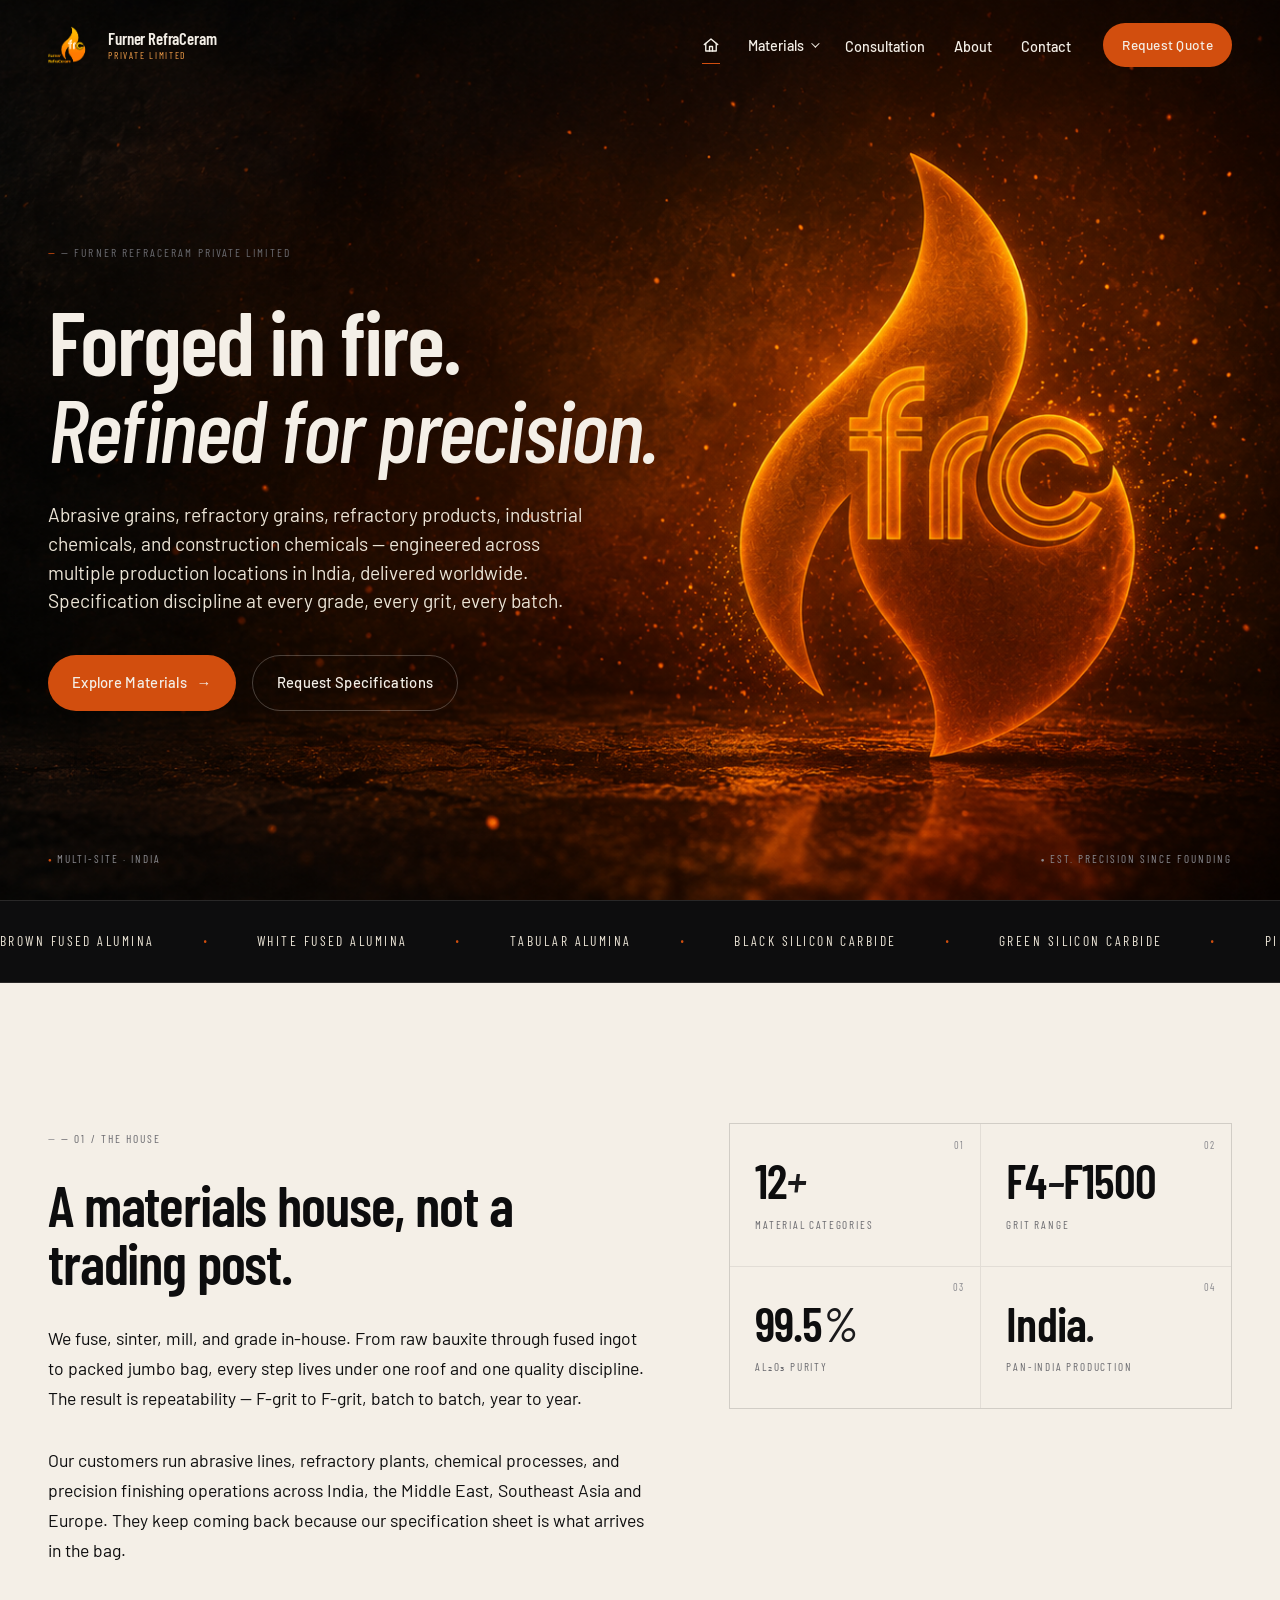
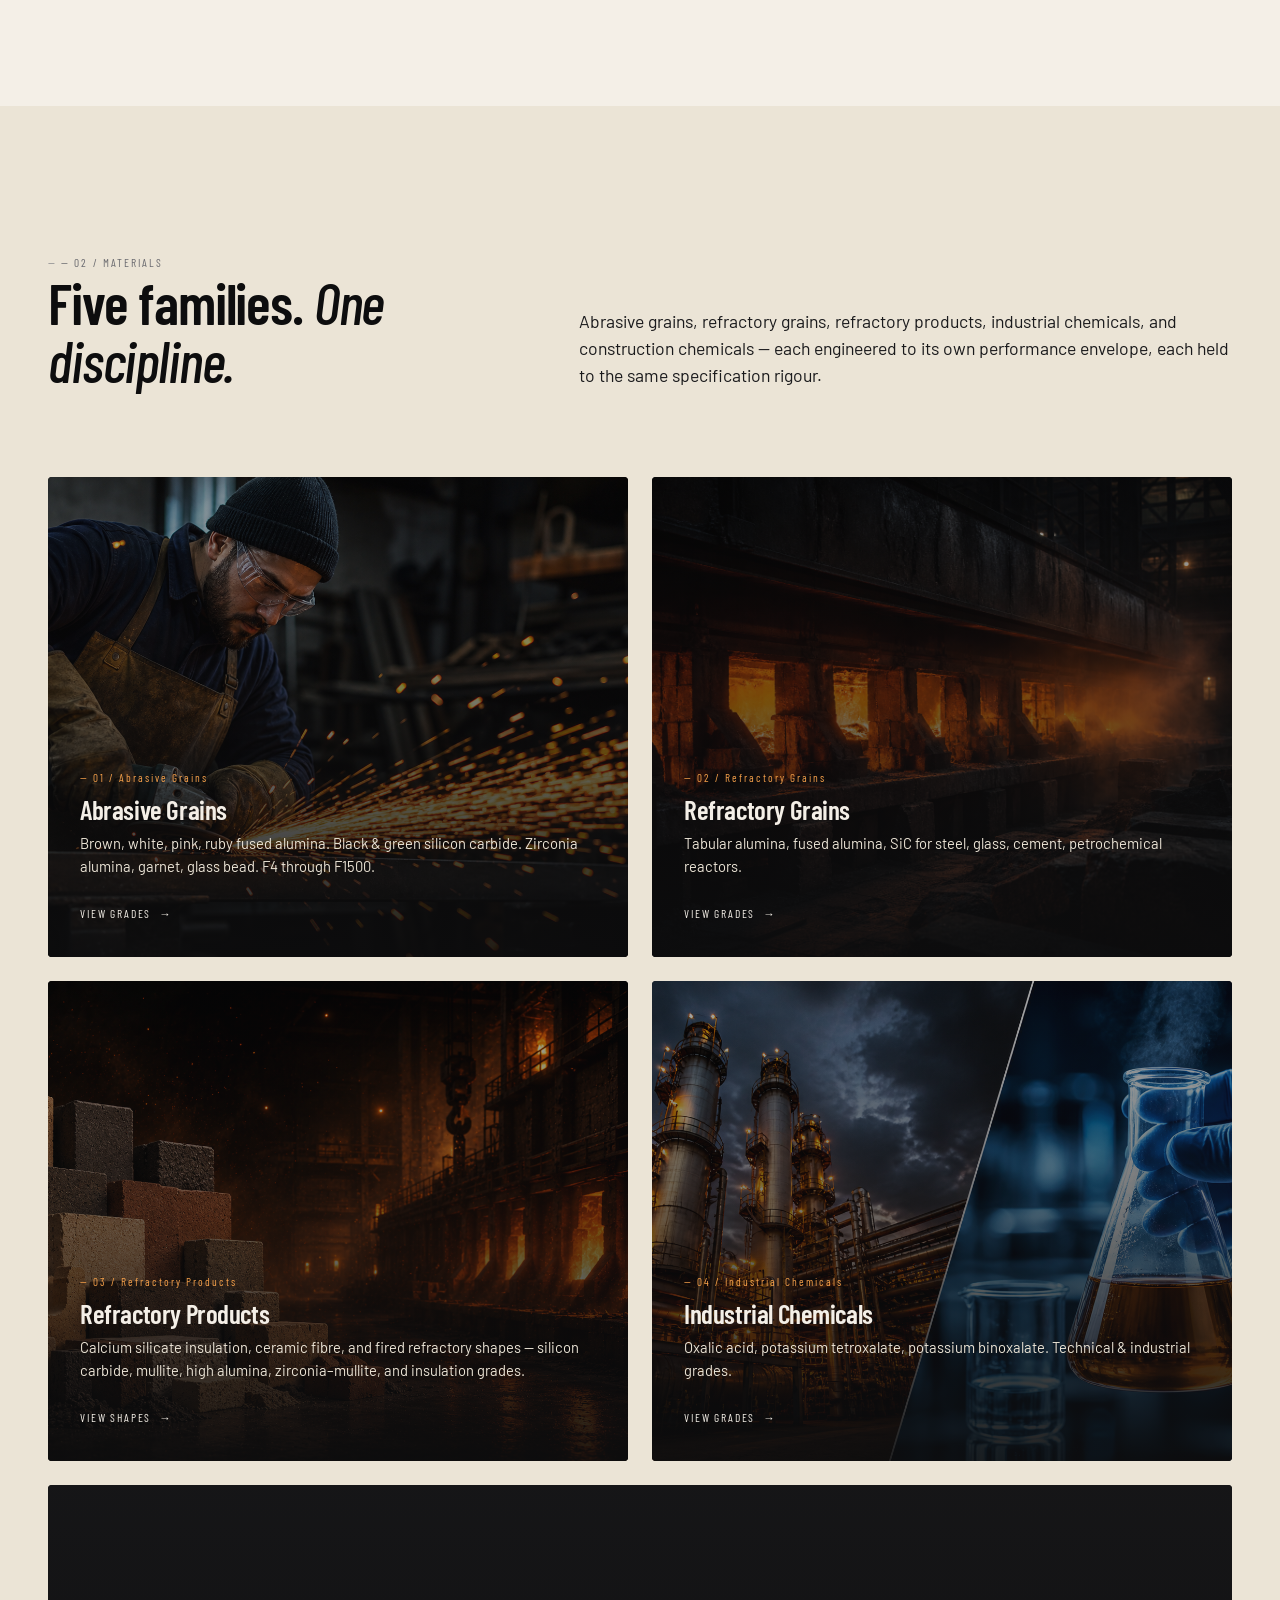
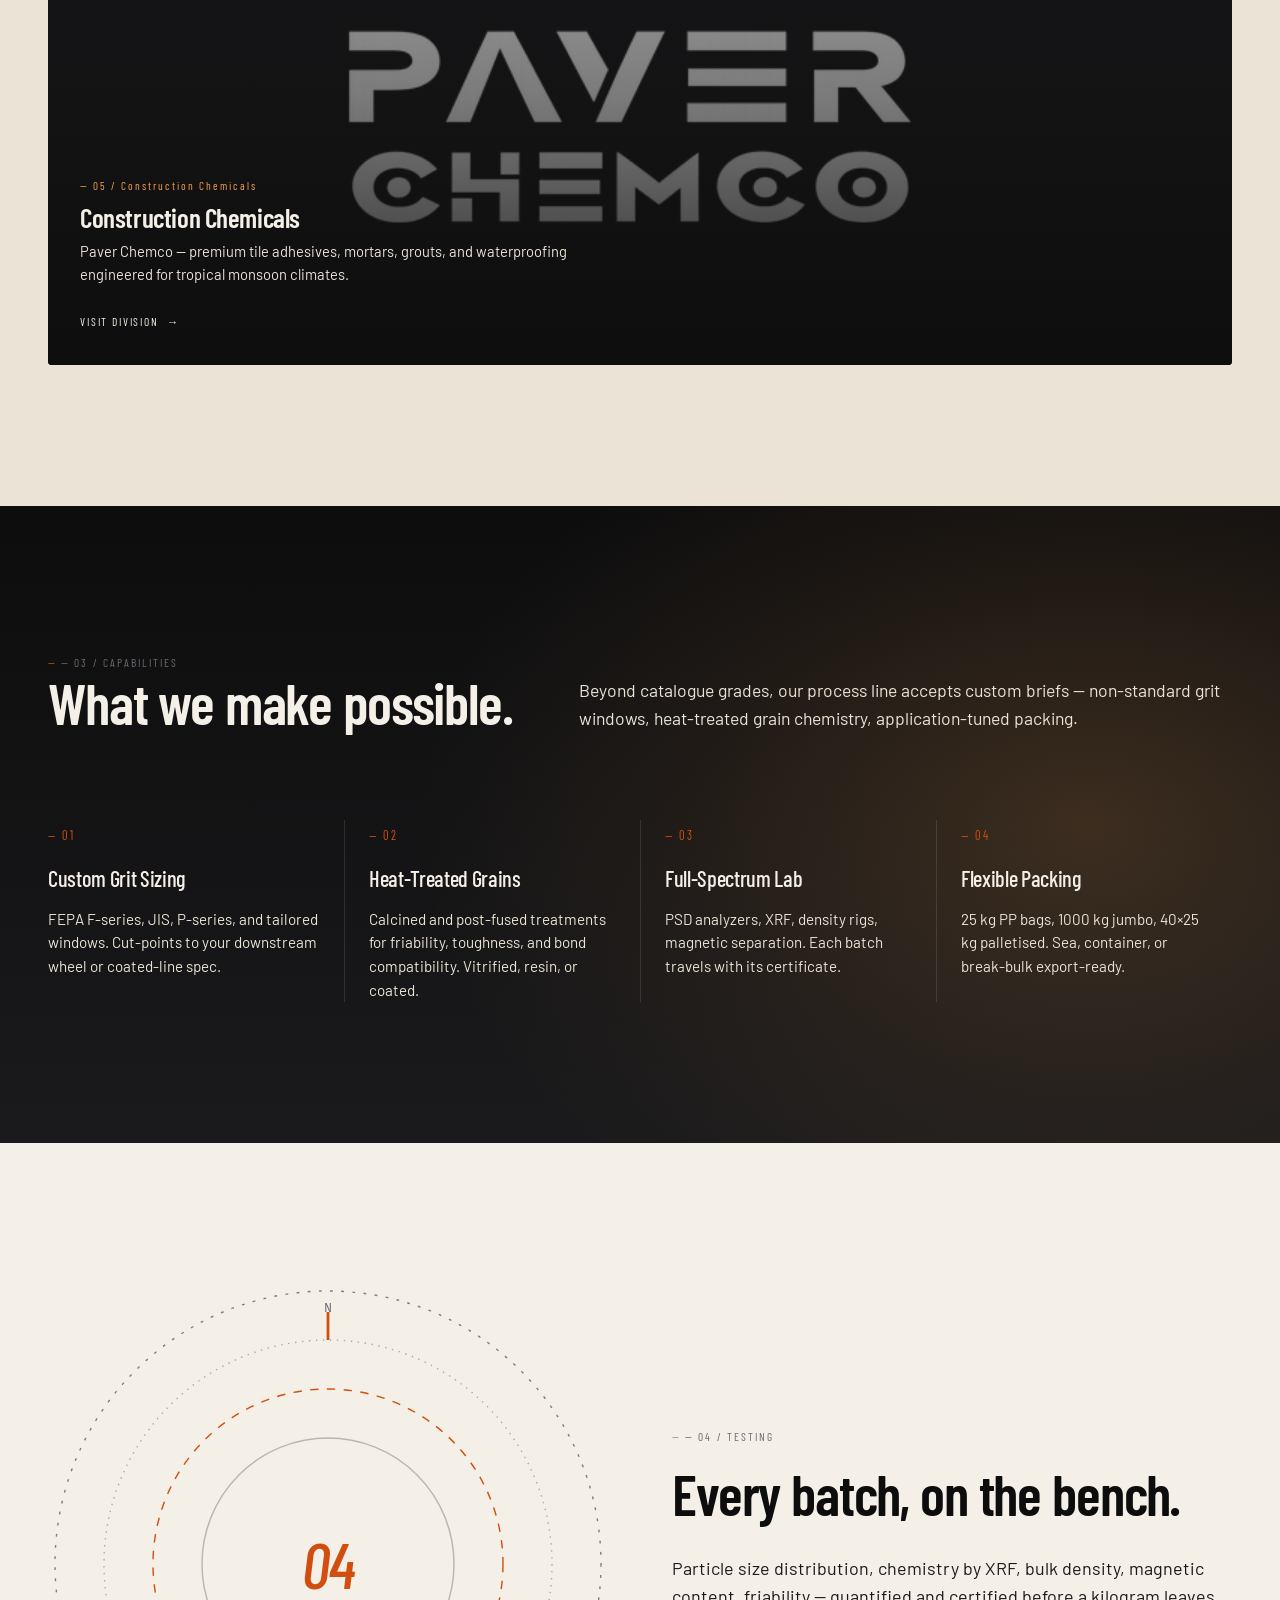
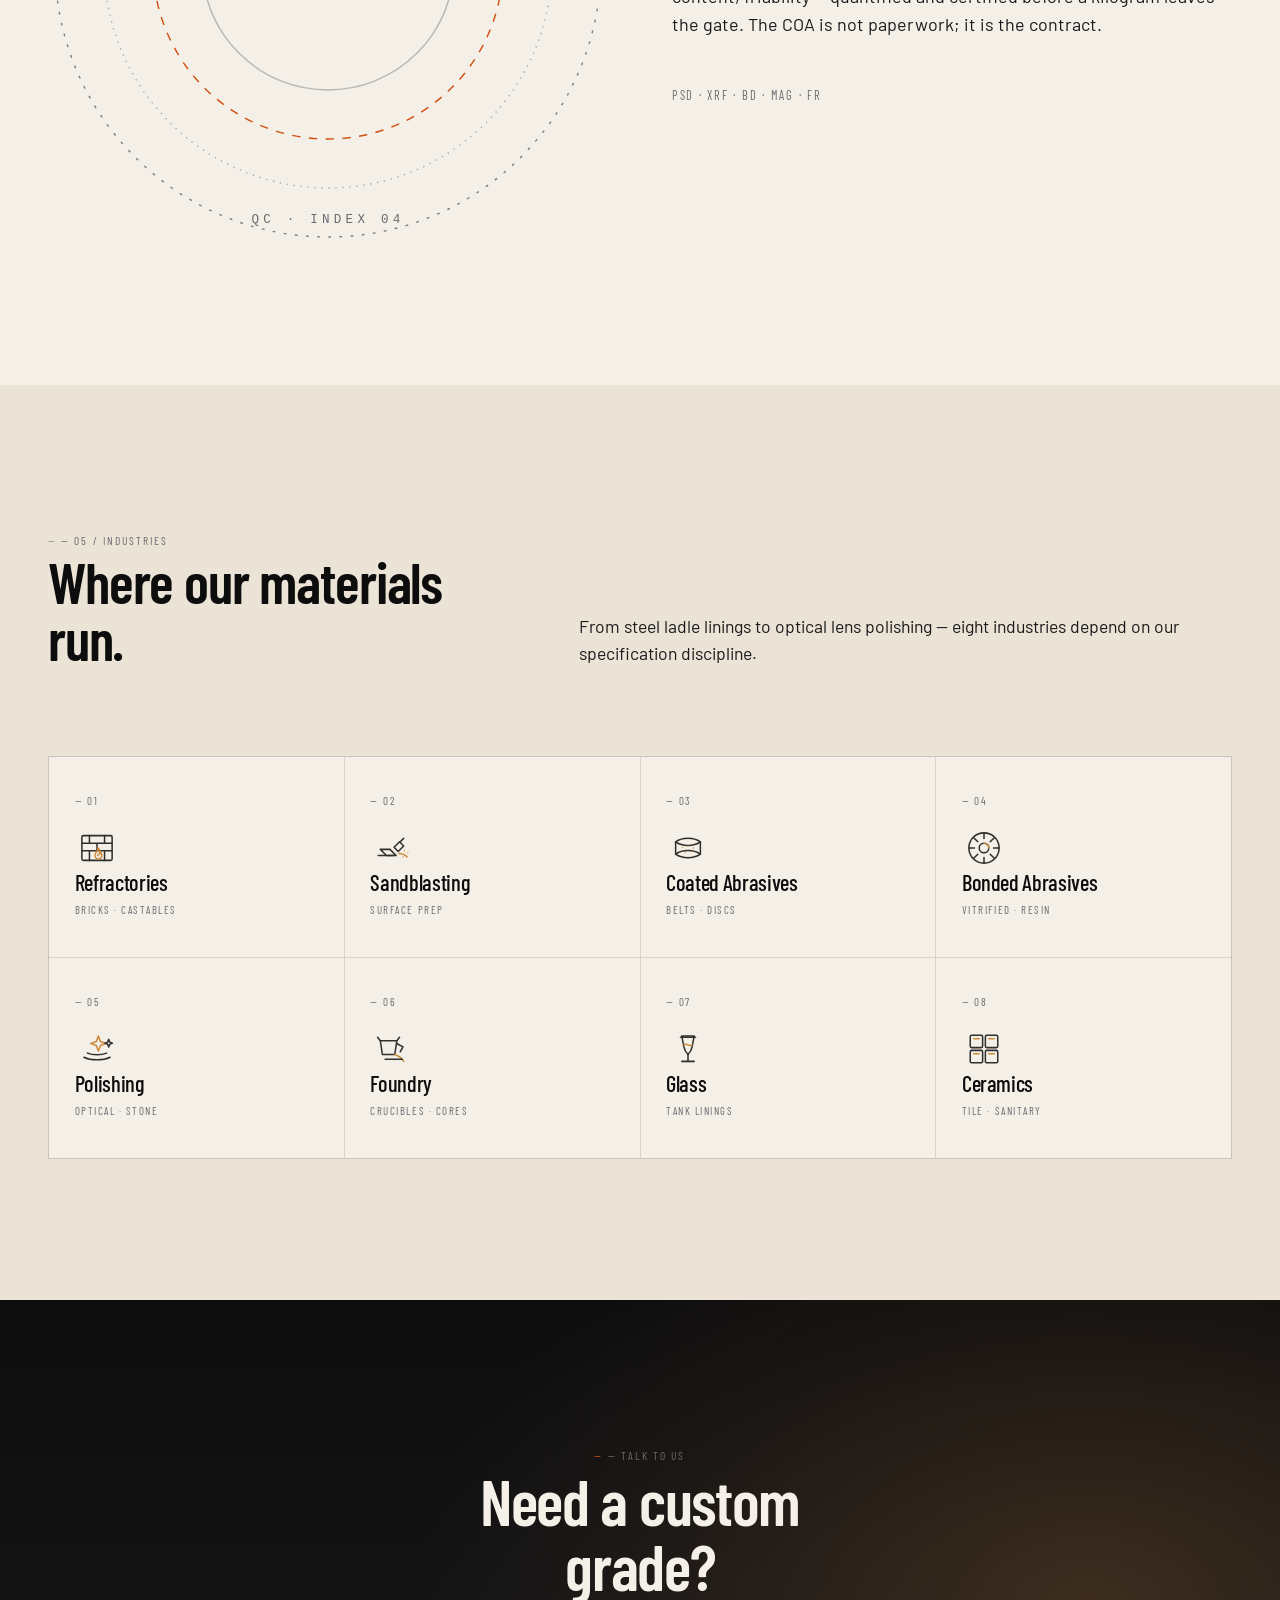
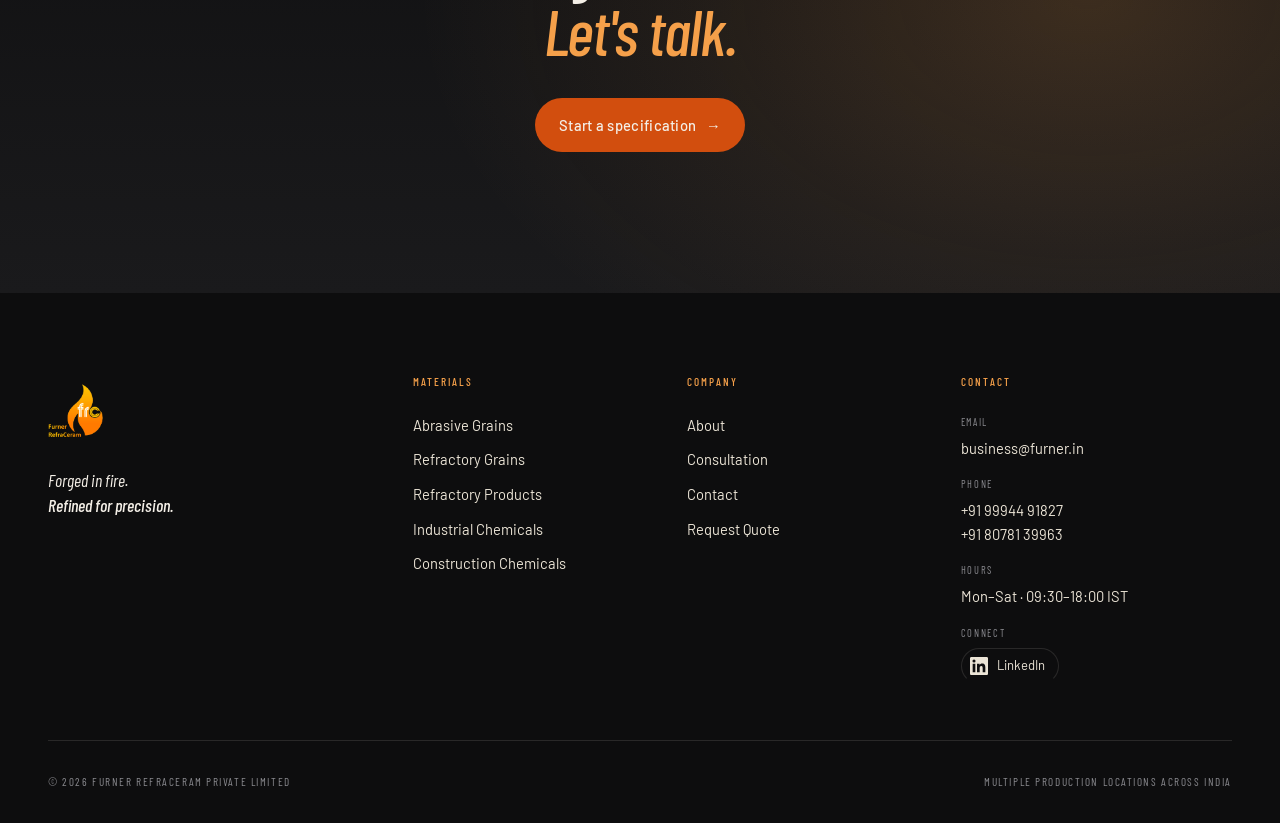
==== index.html @ be670ab9 "Initial commit: Furner RefraCeram corporate website Static multi-page site for Furner RefraCeram Pri" ====
<!doctype html>
<html lang="en">
<head>
  <meta charset="utf-8" />
  <meta name="viewport" content="width=device-width, initial-scale=1" />
  <title>Furner RefraCeram — Forged in fire. Refined for precision.</title>
  <meta name="description" content="Furner RefraCeram Private Limited manufactures abrasive grains, refractory grains, refractory products, industrial chemicals, and construction chemicals across multiple production locations in India. Delivered worldwide." />
  <meta name="theme-color" content="#0d0d0e" />

  <!-- Open Graph -->
  <meta property="og:title" content="Furner RefraCeram — Abrasive, refractory, and construction-chemical materials" />
  <meta property="og:description" content="Forged in fire. Refined for precision. Engineered across India, delivered worldwide." />
  <meta property="og:image" content="assets/img/og-image.jpg" />
  <meta property="og:type" content="website" />
  <meta name="twitter:card" content="summary_large_image" />

  <link rel="icon" href="assets/favicon.ico" />
  <link rel="icon" type="image/png" sizes="32x32" href="assets/favicon-32.png" />
  <link rel="icon" type="image/png" sizes="16x16" href="assets/favicon-16.png" />
  <link rel="apple-touch-icon" href="assets/favicon-64.png" />

  <link rel="preconnect" href="https://fonts.googleapis.com" />
  <link rel="preconnect" href="https://fonts.gstatic.com" crossorigin />
  <link href="https://fonts.googleapis.com/css2?family=Barlow:wght@300;400;500;600;700&family=Barlow+Condensed:wght@500;600;700;800&display=swap" rel="stylesheet" />

  <link rel="stylesheet" href="assets/styles.css" />
</head>
<body>

<a href="#main" class="skip-link">Skip to content</a>

<!-- ======================== NAV ======================== -->
<header class="nav" data-nav>
  <div class="wrap nav__inner">
    <a href="index.html" class="nav__logo" aria-label="Furner RefraCeram — Home">
      <img src="assets/logo.png" alt="Furner RefraCeram" />
      <span class="nav__logo-text">Furner RefraCeram<small>Private Limited</small></span>
    </a>
    <nav class="nav__menu" aria-label="Primary">
      <ul class="nav__links">
        <li><a class="nav__link nav__link--home" href="index.html" data-nav-link aria-label="Home" title="Home">
          <svg viewBox="0 0 24 24" fill="none" stroke="currentColor" stroke-width="1.8" stroke-linecap="round" stroke-linejoin="round" aria-hidden="true">
            <path d="M3 11.5L12 4l9 7.5"/>
            <path d="M5 10v10h14V10"/>
            <path d="M10 20v-6h4v6"/>
          </svg>
        </a></li>
        <li class="nav__dropdown" data-dropdown>
          <button class="nav__dropdown-toggle" data-dropdown-toggle aria-haspopup="true" aria-expanded="false" data-nav-link>Materials</button>
          <div class="nav__dropdown-panel" role="menu">
            <a class="nav__dropdown-link" href="abrasives.html" role="menuitem"><span>Abrasive Grains</span><span>09</span></a>
            <a class="nav__dropdown-link" href="refractory.html" role="menuitem"><span>Refractory Grains</span><span>04</span></a>
            <a class="nav__dropdown-link" href="refractory-products.html" role="menuitem"><span>Refractory Products</span><span>03</span></a>
            <a class="nav__dropdown-link" href="chemicals.html" role="menuitem"><span>Industrial Chemicals</span><span>03</span></a>
            <a class="nav__dropdown-link" href="paver-chemco.html" role="menuitem"><span>Construction Chemicals</span><span>06</span></a>
          </div>
        </li>
        <li><a class="nav__link" href="consultation.html" data-nav-link>Consultation</a></li>
        <li><a class="nav__link" href="about.html" data-nav-link>About</a></li>
        <li><a class="nav__link" href="contact.html" data-nav-link>Contact</a></li>
      </ul>
      <a href="contact.html" class="btn btn--ember nav__cta">Request Quote</a>
    </nav>
    <button class="nav__burger" data-burger aria-label="Open menu" aria-expanded="false" aria-controls="mobile-menu">
      <span></span><span></span><span></span>
    </button>
  </div>
</header>

<!-- Mobile menu -->
<div class="mobile-menu" id="mobile-menu" data-mobile-menu aria-hidden="false">
  <div class="wrap">
    <div class="mobile-menu__group">
      <span class="eyebrow">— Materials</span>
      <a class="mobile-menu__sub" href="abrasives.html">Abrasive Grains</a>
      <a class="mobile-menu__sub" href="refractory.html">Refractory Grains</a>
      <a class="mobile-menu__sub" href="refractory-products.html">Refractory Products</a>
      <a class="mobile-menu__sub" href="chemicals.html">Industrial Chemicals</a>
      <a class="mobile-menu__sub" href="paver-chemco.html">Construction Chemicals</a>
    </div>
    <div class="mobile-menu__group">
      <a class="mobile-menu__link" href="index.html">Home</a>
      <a class="mobile-menu__link" href="consultation.html">Consultation</a>
      <a class="mobile-menu__link" href="about.html">About</a>
      <a class="mobile-menu__link" href="contact.html">Contact</a>
    </div>
    <a href="contact.html" class="btn btn--ember mobile-menu__cta">Request Quote →</a>
  </div>
</div>

<main id="main">

<!-- ======================== HERO ======================== -->
<section class="hero hero--no-overlay" aria-label="Introduction">
  <div class="hero__bg" style="background-image: url('assets/img/hero-crucible.jpg');" aria-hidden="true"></div>
  <img src="assets/img/frc-flame.png" alt="" class="frc-flame-watermark" aria-hidden="true">
  <div class="hero__sparks" data-sparks aria-hidden="true"></div>
  <div class="wrap hero__inner">
    <div class="hero__text">
      <span class="eyebrow">— Furner RefraCeram Private Limited</span>
      <h1 class="hero__title">Forged in fire.<br/><em>Refined for precision.</em></h1>
      <p class="hero__lede">Abrasive grains, refractory grains, refractory products, industrial chemicals, and construction chemicals — engineered across multiple production locations in India, delivered worldwide. Specification discipline at every grade, every grit, every batch.</p>
      <div class="hero__ctas">
        <a href="abrasives.html" class="btn btn--ember">Explore Materials <span class="arrow">→</span></a>
        <a href="contact.html" class="btn btn--ghost">Request Specifications</a>
      </div>
    </div>
  </div>
  <div class="hero__meta" aria-hidden="true">
    <span>Multi-site · India</span>
    <span>Est. precision since founding</span>
  </div>
</section>

<!-- ======================== MARQUEE ======================== -->
<div class="marquee" aria-hidden="true">
  <div class="marquee__track">
    <span class="marquee__item">Brown Fused Alumina</span>
    <span class="marquee__item">White Fused Alumina</span>
    <span class="marquee__item">Tabular Alumina</span>
    <span class="marquee__item">Black Silicon Carbide</span>
    <span class="marquee__item">Green Silicon Carbide</span>
    <span class="marquee__item">Pink Fused Alumina</span>
    <span class="marquee__item">Ruby Fused Alumina</span>
    <span class="marquee__item">Zirconia Alumina</span>
    <span class="marquee__item">Garnet</span>
    <span class="marquee__item">Glass Beads</span>
    <span class="marquee__item">Oxalic Acid</span>
    <span class="marquee__item">Potassium Tetroxalate</span>
    <!-- duplicate -->
    <span class="marquee__item">Brown Fused Alumina</span>
    <span class="marquee__item">White Fused Alumina</span>
    <span class="marquee__item">Tabular Alumina</span>
    <span class="marquee__item">Black Silicon Carbide</span>
    <span class="marquee__item">Green Silicon Carbide</span>
    <span class="marquee__item">Pink Fused Alumina</span>
    <span class="marquee__item">Ruby Fused Alumina</span>
    <span class="marquee__item">Zirconia Alumina</span>
    <span class="marquee__item">Garnet</span>
    <span class="marquee__item">Glass Beads</span>
    <span class="marquee__item">Oxalic Acid</span>
    <span class="marquee__item">Potassium Tetroxalate</span>
  </div>
</div>

<!-- ======================== INTRO ======================== -->
<section class="section">
  <div class="wrap intro">
    <div class="intro__copy" data-reveal>
      <span class="eyebrow">— 01 / The House</span>
      <h2>A materials house, not a trading post.</h2>
      <p>We fuse, sinter, mill, and grade in-house. From raw bauxite through fused ingot to packed jumbo bag, every step lives under one roof and one quality discipline. The result is repeatability — F-grit to F-grit, batch to batch, year to year.</p>
      <p>Our customers run abrasive lines, refractory plants, chemical processes, and precision finishing operations across India, the Middle East, Southeast Asia and Europe. They keep coming back because our specification sheet is what arrives in the bag.</p>
    </div>
    <div class="stats" data-reveal data-reveal-delay="1">
      <div class="stat" data-no="01">
        <span class="stat__num">12<em>+</em></span>
        <span class="stat__label">Material categories</span>
      </div>
      <div class="stat" data-no="02">
        <span class="stat__num">F4<em>–</em>F1500</span>
        <span class="stat__label">Grit range</span>
      </div>
      <div class="stat" data-no="03">
        <span class="stat__num">99.5<em>%</em></span>
        <span class="stat__label">Al₂O₃ purity</span>
      </div>
      <div class="stat" data-no="04">
        <span class="stat__num">India<em>.</em></span>
        <span class="stat__label">Pan-India production</span>
      </div>
    </div>
  </div>
</section>

<!-- ======================== PRODUCTS BAND ======================== -->
<section class="section section--cream" id="products">
  <div class="wrap">
    <div class="section-head">
      <div data-reveal>
        <span class="eyebrow">— 02 / Materials</span>
        <h2>Five families. <em>One discipline.</em></h2>
      </div>
      <p data-reveal data-reveal-delay="1">Abrasive grains, refractory grains, refractory products, industrial chemicals, and construction chemicals — each engineered to its own performance envelope, each held to the same specification rigour.</p>
    </div>
    <div class="product-band">
      <a href="abrasives.html" class="product-card product-card--mid" data-reveal>
        <div class="product-card__img" style="background-image: url('assets/img/category-abrasives.jpg');"></div>
        <div class="product-card__inner">
          <span class="product-card__num">— 01 / Abrasive Grains</span>
          <h3 class="product-card__title">Abrasive Grains</h3>
          <p class="product-card__desc">Brown, white, pink, ruby fused alumina. Black & green silicon carbide. Zirconia alumina, garnet, glass bead. F4 through F1500.</p>
          <span class="product-card__cta">View grades</span>
        </div>
      </a>
      <a href="refractory.html" class="product-card product-card--mid" data-reveal data-reveal-delay="1">
        <div class="product-card__img" style="background-image: url('assets/img/category-refractory.png');"></div>
        <div class="product-card__inner">
          <span class="product-card__num">— 02 / Refractory Grains</span>
          <h3 class="product-card__title">Refractory Grains</h3>
          <p class="product-card__desc">Tabular alumina, fused alumina, SiC for steel, glass, cement, petrochemical reactors.</p>
          <span class="product-card__cta">View grades</span>
        </div>
      </a>
      <a href="refractory-products.html" class="product-card product-card--mid" data-reveal data-reveal-delay="2">
        <div class="product-card__img" style="background-image: url('assets/img/refpdt.jpg');"></div>
        <div class="product-card__inner">
          <span class="product-card__num">— 03 / Refractory Products</span>
          <h3 class="product-card__title">Refractory Products</h3>
          <p class="product-card__desc">Calcium silicate insulation, ceramic fibre, and fired refractory shapes — silicon carbide, mullite, high alumina, zirconia–mullite, and insulation grades.</p>
          <span class="product-card__cta">View shapes</span>
        </div>
      </a>
      <a href="chemicals.html" class="product-card product-card--wide" data-reveal>
        <div class="product-card__img" style="background-image: url('assets/img/category-chemicals.jpg');"></div>
        <div class="product-card__inner">
          <span class="product-card__num">— 04 / Industrial Chemicals</span>
          <h3 class="product-card__title">Industrial Chemicals</h3>
          <p class="product-card__desc">Oxalic acid, potassium tetroxalate, potassium binoxalate. Technical & industrial grades.</p>
          <span class="product-card__cta">View grades</span>
        </div>
      </a>
      <a href="paver-chemco.html" class="product-card product-card--wide" data-reveal data-reveal-delay="1">
        <div class="product-card__img" style="background-image: url('assets/img/paver/paver-logo.png'); background-size: contain; background-color: var(--ink-2); background-position: center; background-repeat: no-repeat;"></div>
        <div class="product-card__inner">
          <span class="product-card__num">— 05 / Construction Chemicals</span>
          <h3 class="product-card__title">Construction Chemicals</h3>
          <p class="product-card__desc">Paver Chemco — premium tile adhesives, mortars, grouts, and waterproofing engineered for tropical monsoon climates.</p>
          <span class="product-card__cta">Visit division</span>
        </div>
      </a>
    </div>
  </div>
</section>

<!-- ======================== CAPABILITIES ======================== -->
<section class="section section--dark">
  <div class="sparks" data-sparks aria-hidden="true"></div>
  <div class="wrap">
    <div class="section-head">
      <div data-reveal>
        <span class="eyebrow">— 03 / Capabilities</span>
        <h2>What we make possible.</h2>
      </div>
      <p data-reveal data-reveal-delay="1" style="color: var(--cream);">Beyond catalogue grades, our process line accepts custom briefs — non-standard grit windows, heat-treated grain chemistry, application-tuned packing.</p>
    </div>
    <div class="capabilities">
      <div class="capability" data-reveal>
        <span class="capability__num">— 01</span>
        <h3 class="capability__title">Custom Grit Sizing</h3>
        <p class="capability__desc">FEPA F-series, JIS, P-series, and tailored windows. Cut-points to your downstream wheel or coated-line spec.</p>
      </div>
      <div class="capability" data-reveal data-reveal-delay="1">
        <span class="capability__num">— 02</span>
        <h3 class="capability__title">Heat-Treated Grains</h3>
        <p class="capability__desc">Calcined and post-fused treatments for friability, toughness, and bond compatibility. Vitrified, resin, or coated.</p>
      </div>
      <div class="capability" data-reveal data-reveal-delay="2">
        <span class="capability__num">— 03</span>
        <h3 class="capability__title">Full-Spectrum Lab</h3>
        <p class="capability__desc">PSD analyzers, XRF, density rigs, magnetic separation. Each batch travels with its certificate.</p>
      </div>
      <div class="capability" data-reveal data-reveal-delay="3">
        <span class="capability__num">— 04</span>
        <h3 class="capability__title">Flexible Packing</h3>
        <p class="capability__desc">25 kg PP bags, 1000 kg jumbo, 40×25 kg palletised. Sea, container, or break-bulk export-ready.</p>
      </div>
    </div>
  </div>
</section>

<!-- ======================== TESTING ======================== -->
<section class="section">
  <div class="wrap testing">
    <div class="testing__visual" data-reveal aria-hidden="true">
      <svg class="dial" viewBox="0 0 400 400" xmlns="http://www.w3.org/2000/svg">
        <defs>
          <pattern id="ticks" width="20" height="20" patternUnits="userSpaceOnUse"><circle cx="2" cy="2" r="1" fill="#0d0d0e" opacity=".15"/></pattern>
        </defs>
        <circle cx="200" cy="200" r="195" fill="none" stroke="#0d0d0e" stroke-width="1" stroke-dasharray="2 6" opacity=".5"/>
        <circle cx="200" cy="200" r="160" fill="none" stroke="#0d0d0e" stroke-width="1" stroke-dasharray="1 4" opacity=".3"/>
        <circle cx="200" cy="200" r="125" fill="none" stroke="#d24e0e" stroke-width="1" stroke-dasharray="6 6"/>
        <circle cx="200" cy="200" r="90" fill="none" stroke="#0d0d0e" stroke-width="1" opacity=".25"/>
        <line x1="200" y1="40" x2="200" y2="20" stroke="#d24e0e" stroke-width="2"/>
        <text x="200" y="385" text-anchor="middle" font-family="JetBrains Mono, monospace" font-size="9" letter-spacing="3" fill="#6b6b70">QC · INDEX 04</text>
        <text x="200" y="20" text-anchor="middle" font-family="JetBrains Mono, monospace" font-size="9" fill="#6b6b70">N</text>
      </svg>
      <div class="testing__inner-num"><em>04</em></div>
    </div>
    <div data-reveal data-reveal-delay="1">
      <span class="eyebrow">— 04 / Testing</span>
      <h2 class="mt-1">Every batch, on the bench.</h2>
      <p class="lede mt-2">Particle size distribution, chemistry by XRF, bulk density, magnetic content, friability — quantified and certified before a kilogram leaves the gate. The COA is not paperwork; it is the contract.</p>
      <p class="mt-3" style="font-family: var(--font-mono); font-size: 0.78rem; letter-spacing: 0.14em; text-transform: uppercase; color: var(--steel);">PSD · XRF · BD · MAG · FR</p>
    </div>
  </div>
</section>

<!-- ======================== INDUSTRIES ======================== -->
<section class="section section--cream">
  <div class="wrap">
    <div class="section-head">
      <div data-reveal>
        <span class="eyebrow">— 05 / Industries</span>
        <h2>Where our materials run.</h2>
      </div>
      <p data-reveal data-reveal-delay="1">From steel ladle linings to optical lens polishing — eight industries depend on our specification discipline.</p>
    </div>
    <div class="industries" data-reveal data-reveal-delay="1">
      <div class="industry">
        <span class="industry__num">— 01</span>
        <img class="industry__icon" src="assets/img/industrial_icons_svg/refractories.svg" alt="" aria-hidden="true">
        <div><div class="industry__name">Refractories</div><span class="industry__hint">Bricks · Castables</span></div>
      </div>
      <div class="industry">
        <span class="industry__num">— 02</span>
        <img class="industry__icon" src="assets/img/industrial_icons_svg/sandblasting.svg" alt="" aria-hidden="true">
        <div><div class="industry__name">Sandblasting</div><span class="industry__hint">Surface prep</span></div>
      </div>
      <div class="industry">
        <span class="industry__num">— 03</span>
        <img class="industry__icon" src="assets/img/industrial_icons_svg/coated-abrasives.svg" alt="" aria-hidden="true">
        <div><div class="industry__name">Coated Abrasives</div><span class="industry__hint">Belts · Discs</span></div>
      </div>
      <div class="industry">
        <span class="industry__num">— 04</span>
        <img class="industry__icon" src="assets/img/industrial_icons_svg/bonded-abrasives.svg" alt="" aria-hidden="true">
        <div><div class="industry__name">Bonded Abrasives</div><span class="industry__hint">Vitrified · Resin</span></div>
      </div>
      <div class="industry">
        <span class="industry__num">— 05</span>
        <img class="industry__icon" src="assets/img/industrial_icons_svg/polishing.svg" alt="" aria-hidden="true">
        <div><div class="industry__name">Polishing</div><span class="industry__hint">Optical · Stone</span></div>
      </div>
      <div class="industry">
        <span class="industry__num">— 06</span>
        <img class="industry__icon" src="assets/img/industrial_icons_svg/foundry.svg" alt="" aria-hidden="true">
        <div><div class="industry__name">Foundry</div><span class="industry__hint">Crucibles · Cores</span></div>
      </div>
      <div class="industry">
        <span class="industry__num">— 07</span>
        <img class="industry__icon" src="assets/img/industrial_icons_svg/glass.svg" alt="" aria-hidden="true">
        <div><div class="industry__name">Glass</div><span class="industry__hint">Tank linings</span></div>
      </div>
      <div class="industry">
        <span class="industry__num">— 08</span>
        <img class="industry__icon" src="assets/img/industrial_icons_svg/ceramics.svg" alt="" aria-hidden="true">
        <div><div class="industry__name">Ceramics</div><span class="industry__hint">Tile · Sanitary</span></div>
      </div>
    </div>
  </div>
</section>

<!-- ======================== CTA STRIP ======================== -->
<section class="section--dark">
  <div class="sparks" data-sparks aria-hidden="true"></div>
  <div class="cta-strip" data-reveal>
    <span class="eyebrow">— Talk to us</span>
    <h2 class="mt-1">Need a custom grade?<br/><em>Let's talk.</em></h2>
    <a href="contact.html" class="btn btn--ember">Start a specification <span class="arrow">→</span></a>
  </div>
</section>

</main>

<!-- ======================== FOOTER ======================== -->
<footer class="footer">
  <div class="wrap">
    <div class="footer__top">
      <div class="footer__brand">
        <img src="assets/logo.png" alt="Furner RefraCeram Private Limited" />
        <p class="footer__tagline">Forged in fire.<br/><em>Refined for precision.</em></p>
      </div>
      <div class="footer__col">
        <h4>Materials</h4>
        <ul>
          <li><a href="abrasives.html">Abrasive Grains</a></li>
          <li><a href="refractory.html">Refractory Grains</a></li>
          <li><a href="refractory-products.html">Refractory Products</a></li>
          <li><a href="chemicals.html">Industrial Chemicals</a></li>
          <li><a href="paver-chemco.html">Construction Chemicals</a></li>
        </ul>
      </div>
      <div class="footer__col">
        <h4>Company</h4>
        <ul>
          <li><a href="about.html">About</a></li>
          <li><a href="consultation.html">Consultation</a></li>
          <li><a href="contact.html">Contact</a></li>
          <li><a href="contact.html">Request Quote</a></li>
        </ul>
      </div>
      <div class="footer__col footer__contact">
        <h4>Contact</h4>
        <span class="label">Email</span>
        <a href="mailto:business@furner.in">business@furner.in</a>
        <span class="label">Phone</span>
        <a href="tel:+919994491827">+91 99944 91827</a><br/>
        <a href="tel:+918078139963">+91 80781 39963</a>
        <span class="label">Hours</span>
        Mon–Sat · 09:30–18:00 IST
        <span class="label">Connect</span>
        <a href="https://www.linkedin.com/company/furner-refraceram/" target="_blank" rel="noopener" aria-label="Furner RefraCeram on LinkedIn" class="footer__social">
          <svg width="18" height="18" viewBox="0 0 24 24" fill="currentColor" aria-hidden="true"><path d="M20.45 20.45h-3.55v-5.57c0-1.33-.02-3.04-1.85-3.04-1.85 0-2.13 1.45-2.13 2.95v5.66H9.36V9h3.41v1.56h.05c.47-.9 1.63-1.85 3.36-1.85 3.6 0 4.27 2.37 4.27 5.45v6.29zM5.34 7.43a2.06 2.06 0 11.001-4.121 2.06 2.06 0 01-.001 4.121zM7.12 20.45H3.56V9h3.56v11.45zM22.22 0H1.77C.79 0 0 .77 0 1.72v20.56C0 23.23.79 24 1.77 24h20.45C23.2 24 24 23.23 24 22.28V1.72C24 .77 23.2 0 22.22 0z"/></svg>
          <span>LinkedIn</span>
        </a>
      </div>
    </div>
    <div class="footer__bottom">
      <span>© <span data-year>2026</span> Furner RefraCeram Private Limited</span>
      <span>Multiple production locations across India</span>
    </div>
  </div>
</footer>

<script src="assets/main.js"></script>
</body>
</html>
---- assets/styles.css ----
/* =====================================================================
   Furner RefraCeram — stylesheet
   Industrial luxury: molten metal warmth meeting precision engineering.
   ===================================================================== */

/* ---------- Tokens ---------- */
:root {
  --ink: #0d0d0e;
  --ink-2: #1a1a1c;
  --ink-3: #232326;
  --paper: #f4efe7;
  --cream: #ebe4d6;
  --ember: #d24e0e;
  --ember-glow: #f5a04a;
  --steel: #6b6b70;
  --steel-2: #8a8a8f;
  --hairline: rgba(13, 13, 14, 0.08);
  --hairline-light: rgba(244, 239, 231, 0.12);

  --font-display: 'Barlow Condensed', -apple-system, BlinkMacSystemFont, 'Segoe UI', sans-serif;
  --font-body: 'Barlow', -apple-system, BlinkMacSystemFont, 'Segoe UI', sans-serif;
  --font-mono: 'Barlow Condensed', -apple-system, BlinkMacSystemFont, 'Segoe UI', sans-serif;

  --max: 1320px;
  --pad-x: clamp(1.25rem, 4vw, 3rem);

  --shadow-card: 0 30px 80px -40px rgba(0, 0, 0, 0.5);
  --ease-out: cubic-bezier(0.22, 1, 0.36, 1);
}

/* ---------- Reset ---------- */
*, *::before, *::after { box-sizing: border-box; }
html { -webkit-text-size-adjust: 100%; scroll-behavior: smooth; }
body, h1, h2, h3, h4, p, ul, ol, figure, blockquote { margin: 0; padding: 0; }
ul, ol { list-style: none; }
img, svg, video { display: block; max-width: 100%; height: auto; }
button { font: inherit; color: inherit; background: none; border: 0; cursor: pointer; }
a { color: inherit; text-decoration: none; }

/* ---------- Base ---------- */
body {
  font-family: var(--font-body);
  font-weight: 400;
  font-size: 17px;
  line-height: 1.6;
  color: var(--ink);
  background: var(--paper);
  text-rendering: optimizeLegibility;
  -webkit-font-smoothing: antialiased;
  overflow-x: hidden;
}

/* Selection */
::selection { background: var(--ember); color: var(--paper); }

/* Focus */
:focus { outline: none; }
:focus-visible {
  outline: 2px solid var(--ember);
  outline-offset: 3px;
  border-radius: 2px;
}

/* ---------- Typography ---------- */
.display, h1, h2, h3 {
  font-family: var(--font-display);
  font-weight: 600;
  letter-spacing: -0.02em;
  line-height: 1.02;
  color: var(--ink);
  font-variation-settings: "opsz" 144;
}
h1 { font-size: clamp(2.6rem, 6vw, 5.4rem); }
h2 { font-size: clamp(2rem, 4.5vw, 3.6rem); }
h3 { font-size: clamp(1.4rem, 2.5vw, 2rem); letter-spacing: -0.015em; }
em, .italic {
  font-family: var(--font-display);
  font-style: italic;
  font-weight: 500;
  font-variation-settings: "opsz" 144;
}
.lede {
  font-size: clamp(1.05rem, 1.4vw, 1.25rem);
  line-height: 1.55;
  color: var(--ink-2);
  max-width: 60ch;
}
p { max-width: 68ch; }

.eyebrow {
  font-family: var(--font-mono);
  font-size: 0.72rem;
  letter-spacing: 0.18em;
  text-transform: uppercase;
  color: var(--steel);
  display: inline-block;
}
.eyebrow::before { content: "— "; color: var(--steel-2); }
.dark .eyebrow::before,
.section--dark .eyebrow::before,
.section--ink2 .eyebrow::before,
.hero .eyebrow::before,
.page-hero .eyebrow::before,
.handoff .eyebrow::before,
.lab-strip .eyebrow::before,
.contact-info .eyebrow::before { color: var(--ember); }
.dark .eyebrow { color: var(--steel-2); }

.mono { font-family: var(--font-mono); font-size: 0.82rem; letter-spacing: 0.04em; text-transform: uppercase; }

/* ---------- Layout ---------- */
.wrap { max-width: var(--max); margin: 0 auto; padding-left: var(--pad-x); padding-right: var(--pad-x); }
.section { padding: clamp(5.5rem, 11vw, 11rem) 0; }
.section--tight { padding: clamp(3rem, 6vw, 5rem) 0; }
.section--dark { background: var(--ink); color: var(--paper); position: relative; overflow: hidden; }
.section--cream { background: var(--cream); }
.section--ink2 { background: var(--ink-2); color: var(--paper); position: relative; overflow: hidden; }
.section--dark::before,
.section--ink2::before {
  content: "";
  position: absolute;
  inset: 0;
  background:
    radial-gradient(70% 100% at 85% 50%, rgba(245, 160, 74, 0.18) 0%, rgba(245, 160, 74, 0.06) 45%, transparent 75%),
    linear-gradient(180deg, var(--ink) 0%, var(--ink-2) 100%);
  pointer-events: none;
  z-index: 0;
}
.section--dark > *,
.section--ink2 > * { position: relative; z-index: 1; }

.dark, .section--dark, .section--ink2 { color: var(--paper); }
.dark h1, .dark h2, .dark h3,
.section--dark h1, .section--dark h2, .section--dark h3,
.section--ink2 h1, .section--ink2 h2, .section--ink2 h3,
.hero h1, .hero h2, .hero h3,
.page-hero h1, .page-hero h2, .page-hero h3,
.handoff h1, .handoff h2, .handoff h3,
.lab-strip h1, .lab-strip h2, .lab-strip h3 { color: var(--paper); }

.hairline { border-top: 1px solid var(--hairline); }
.dark .hairline, .section--dark .hairline, .section--ink2 .hairline { border-top-color: var(--hairline-light); }

/* ---------- Buttons ---------- */
.btn {
  display: inline-flex;
  align-items: center;
  gap: 0.6rem;
  padding: 0.95rem 1.5rem;
  font-family: var(--font-body);
  font-weight: 500;
  font-size: 0.92rem;
  letter-spacing: 0.02em;
  border-radius: 999px;
  transition: transform 0.25s var(--ease-out), background 0.25s var(--ease-out), color 0.25s var(--ease-out), border-color 0.25s var(--ease-out);
  white-space: nowrap;
}
.btn:hover { transform: translateY(-2px); }
.btn--ember { background: var(--ember); color: var(--paper); }
.btn--ember:hover { background: #b94109; }
.btn--ghost { color: var(--paper); border: 1px solid rgba(244, 239, 231, 0.25); }
.btn--ghost:hover { background: rgba(244, 239, 231, 0.08); border-color: rgba(244, 239, 231, 0.5); }
.btn--ink { background: var(--ink); color: var(--paper); }
.btn--ink:hover { background: var(--ink-2); }
.btn--outline-ink { color: var(--ink); border: 1px solid var(--ink); }
.btn--outline-ink:hover { background: var(--ink); color: var(--paper); }
.btn .arrow { transition: transform 0.25s var(--ease-out); }
.btn:hover .arrow { transform: translateX(4px); }

/* ---------- Navigation ---------- */
.nav {
  position: fixed;
  top: 0; left: 0; right: 0;
  z-index: 100;
  padding: 1.2rem 0;
  transition: background 0.3s var(--ease-out), backdrop-filter 0.3s var(--ease-out), box-shadow 0.3s var(--ease-out), padding 0.3s var(--ease-out);
}
.nav.is-scrolled {
  background: rgba(13, 13, 14, 0.78);
  backdrop-filter: saturate(140%) blur(14px);
  -webkit-backdrop-filter: saturate(140%) blur(14px);
  box-shadow: 0 1px 0 rgba(244, 239, 231, 0.06), 0 18px 40px -30px rgba(0, 0, 0, 0.6);
  padding: 0.8rem 0;
}
.nav__inner {
  display: flex;
  align-items: center;
  justify-content: space-between;
  gap: 2rem;
}
.nav__logo {
  display: flex;
  align-items: center;
  gap: 0.7rem;
  color: var(--paper);
}
.nav__logo img { height: 52px; width: auto; }
.nav__logo-text {
  font-family: var(--font-display);
  font-weight: 600;
  font-size: 1.05rem;
  letter-spacing: -0.01em;
  line-height: 1;
}
.nav__logo-text small {
  display: block;
  font-family: var(--font-mono);
  font-size: 0.6rem;
  letter-spacing: 0.18em;
  font-weight: 400;
  color: var(--ember-glow);
  margin-top: 4px;
  text-transform: uppercase;
}
.nav__menu {
  display: flex;
  align-items: center;
  gap: 2rem;
}
.nav__links {
  display: flex;
  align-items: center;
  gap: 1.8rem;
}
.nav__link {
  color: var(--paper);
  font-size: 0.9rem;
  font-weight: 500;
  position: relative;
  padding: 0.5rem 0;
  transition: color 0.2s var(--ease-out);
}
.nav__link:hover { color: var(--ember-glow); }
.nav__link.is-current::after {
  content: "";
  position: absolute;
  left: 0; right: 0; bottom: -2px;
  height: 1px;
  background: var(--ember);
}
.nav__link--home {
  display: inline-flex;
  align-items: center;
  padding: 0.5rem 0;
}
.nav__link--home svg {
  width: 18px;
  height: 18px;
  display: block;
}

/* Dropdown */
.nav__dropdown { position: relative; }
.nav__dropdown-toggle {
  display: inline-flex;
  align-items: center;
  gap: 0.4rem;
  color: var(--paper);
  font-size: 0.9rem;
  font-weight: 500;
  padding: 0.5rem 0;
}
.nav__dropdown-toggle::after {
  content: "";
  width: 6px; height: 6px;
  border-right: 1.5px solid currentColor;
  border-bottom: 1.5px solid currentColor;
  transform: rotate(45deg) translateY(-2px);
  transition: transform 0.2s var(--ease-out);
}
.nav__dropdown.is-open .nav__dropdown-toggle::after { transform: rotate(-135deg) translateY(2px); }
.nav__dropdown-panel {
  position: absolute;
  top: calc(100% + 14px);
  left: 50%;
  transform: translateX(-50%) translateY(-6px);
  min-width: 220px;
  background: var(--ink-2);
  border: 1px solid var(--hairline-light);
  border-radius: 14px;
  padding: 0.6rem;
  opacity: 0;
  visibility: hidden;
  transition: opacity 0.2s var(--ease-out), transform 0.2s var(--ease-out), visibility 0.2s;
  box-shadow: 0 30px 60px -20px rgba(0, 0, 0, 0.6);
}
.nav__dropdown:hover .nav__dropdown-panel,
.nav__dropdown.is-open .nav__dropdown-panel {
  opacity: 1;
  visibility: visible;
  transform: translateX(-50%) translateY(0);
}
.nav__dropdown-link {
  display: flex;
  justify-content: space-between;
  padding: 0.7rem 0.9rem;
  font-size: 0.88rem;
  border-radius: 8px;
  color: var(--paper);
  transition: background 0.15s var(--ease-out), color 0.15s var(--ease-out);
}
.nav__dropdown-link:hover { background: rgba(244, 239, 231, 0.06); color: var(--ember-glow); }
.nav__dropdown-link span:last-child { color: var(--steel-2); font-family: var(--font-mono); font-size: 0.7rem; align-self: center; }

.nav__cta { padding: 0.7rem 1.2rem; font-size: 0.85rem; }

/* Hamburger */
.nav__burger {
  display: none;
  width: 36px; height: 36px;
  position: relative;
  align-items: center;
  justify-content: center;
}
.nav__burger span {
  position: absolute;
  width: 22px; height: 1.5px;
  background: var(--paper);
  transition: transform 0.3s var(--ease-out), opacity 0.2s var(--ease-out);
}
.nav__burger span:nth-child(1) { transform: translateY(-5px); }
.nav__burger span:nth-child(3) { transform: translateY(5px); }
.nav__burger.is-open span:nth-child(1) { transform: translateY(0) rotate(45deg); }
.nav__burger.is-open span:nth-child(2) { opacity: 0; }
.nav__burger.is-open span:nth-child(3) { transform: translateY(0) rotate(-45deg); }

/* Mobile drawer */
.mobile-menu {
  position: fixed;
  top: 0; left: 0; right: 0;
  background: var(--ink);
  z-index: 99;
  padding: 6rem 1.5rem 2.5rem;
  transform: translateY(-100%);
  transition: transform 0.4s var(--ease-out);
  visibility: hidden;
  max-height: 100vh;
  overflow-y: auto;
}
.mobile-menu.is-open { transform: translateY(0); visibility: visible; }
.mobile-menu__group { padding: 0.8rem 0; border-top: 1px solid var(--hairline-light); }
.mobile-menu__group:last-child { border-bottom: 1px solid var(--hairline-light); }
.mobile-menu__link {
  display: block;
  padding: 1rem 0;
  font-family: var(--font-display);
  font-size: 1.6rem;
  color: var(--paper);
  letter-spacing: -0.015em;
}
.mobile-menu__sub {
  display: block;
  padding: 0.4rem 0 0.4rem 1rem;
  font-family: var(--font-body);
  font-size: 1rem;
  color: var(--steel-2);
}
.mobile-menu__cta { margin-top: 2rem; display: inline-flex; }

/* ---------- Hero ---------- */
.hero {
  position: relative;
  min-height: 100vh;
  background: var(--ink);
  color: var(--paper);
  overflow: hidden;
  padding: 7rem 0 4rem;
  display: flex;
  align-items: center;
}
.hero__bg {
  position: absolute;
  inset: 0;
  background-position: center right;
  background-size: cover;
  background-repeat: no-repeat;
  opacity: 0.7;
}
.hero__bg::after {
  content: "";
  position: absolute;
  inset: 0;
  background:
    radial-gradient(70% 80% at 78% 42%, rgba(245, 160, 74, 0.28) 0%, rgba(245, 160, 74, 0.10) 38%, transparent 75%),
    linear-gradient(90deg, rgba(13,13,14,0.97) 0%, rgba(13,13,14,0.82) 38%, rgba(13,13,14,0.45) 65%, rgba(13,13,14,0.18) 100%);
}
.hero--no-overlay .hero__bg { opacity: 1; }
.hero--no-overlay .hero__bg::after { display: none; }
.hero__inner {
  position: relative;
  z-index: 2;
  display: block;
  width: 100%;
}
.hero__text { max-width: 760px; }
.hero__title {
  font-size: clamp(2.8rem, 7vw, 6.4rem);
  line-height: 0.98;
  margin-top: 2rem;
}
.hero__title em { color: var(--paper); }
.hero__lede {
  margin-top: 1.8rem;
  color: var(--cream);
  font-size: clamp(1.05rem, 1.5vw, 1.3rem);
  line-height: 1.5;
  max-width: 50ch;
}
.hero__ctas {
  display: flex;
  gap: 1rem;
  margin-top: 2.4rem;
  flex-wrap: wrap;
}
.hero__sparks,
.sparks {
  position: absolute;
  inset: 0;
  pointer-events: none;
  overflow: hidden;
  z-index: 3;
}

/* ---------- FRC flame watermark (hero) ---------- */
.frc-flame-watermark {
  position: absolute;
  right: 5%;
  top: 50%;
  transform: translateY(-50%);
  width: min(38vw, 460px);
  height: auto;
  opacity: 0.55;
  pointer-events: none;
  z-index: 1;
  filter: drop-shadow(0 0 40px rgba(255, 140, 40, 0.25));
  animation: frcFloat 5.5s ease-in-out infinite;
}

@keyframes frcFloat {
  0%, 100% { transform: translateY(-50%) scale(1); }
  50%      { transform: translateY(calc(-50% - 8px)) scale(1.015); }
}

@media (max-width: 768px) {
  .frc-flame-watermark {
    right: -10%;
    width: 72vw;
    opacity: 0.25;
  }
}

@media (prefers-reduced-motion: reduce) {
  .frc-flame-watermark { animation: none; }
}
.spark {
  position: absolute;
  bottom: 0;
  width: 3px; height: 3px;
  border-radius: 50%;
  background: var(--ember-glow);
  box-shadow: 0 0 6px var(--ember-glow), 0 0 12px rgba(245, 160, 74, 0.5);
  animation: sparkRise linear forwards;
}
@keyframes sparkRise {
  0%   { transform: translate(0, 0) scale(1); opacity: 0; }
  10%  { opacity: 1; }
  90%  { opacity: 0.7; }
  100% { transform: translate(var(--dx, 0), -480px) scale(0.3); opacity: 0; }
}

.hero__meta {
  position: absolute;
  bottom: 2rem;
  left: var(--pad-x);
  right: var(--pad-x);
  display: flex;
  justify-content: space-between;
  font-family: var(--font-mono);
  font-size: 0.7rem;
  letter-spacing: 0.18em;
  text-transform: uppercase;
  color: var(--steel-2);
  z-index: 2;
}
.hero__meta span::before { content: "● "; color: var(--steel-2); font-size: 0.55em; vertical-align: middle; }
.hero__meta span:first-child::before { color: var(--ember); }

/* ---------- Page hero (image-dominant) ---------- */
.page-hero {
  position: relative;
  background: var(--ink);
  color: var(--paper);
  min-height: 64vh;
  padding: 9rem 0 5rem;
  display: flex;
  align-items: center;
  overflow: hidden;
}
.page-hero__bg {
  position: absolute;
  inset: 0;
  background-size: cover;
  background-position: right center;
  opacity: 1;
}
.page-hero__bg::after {
  content: "";
  position: absolute;
  inset: 0;
  background:
    radial-gradient(65% 80% at 80% 45%, rgba(245, 160, 74, 0.26) 0%, rgba(245, 160, 74, 0.09) 38%, transparent 75%),
    linear-gradient(90deg,
      rgba(13,13,14,0.96) 0%,
      rgba(13,13,14,0.88) 38%,
      rgba(13,13,14,0.5) 58%,
      rgba(13,13,14,0.12) 82%,
      rgba(13,13,14,0) 100%);
}
.page-hero--no-overlay .page-hero__bg { opacity: 1; }
.page-hero--no-overlay .page-hero__bg::after { display: none; }
.page-hero--overlay-45 .page-hero__bg::after { background: rgba(13, 13, 14, 0.45); }
.page-hero__bg--flip { transform: scaleX(-1); }
.page-hero__inner { position: relative; z-index: 2; max-width: 60%; min-width: 320px; }
.page-hero__title { margin-top: 1.8rem; }
.page-hero__lede { margin-top: 1.8rem; color: var(--cream); max-width: 52ch; font-size: 1.1rem; }
.page-hero__crumb {
  display: flex;
  gap: 0.8rem;
  font-family: var(--font-mono);
  font-size: 0.72rem;
  letter-spacing: 0.18em;
  text-transform: uppercase;
  color: var(--steel-2);
}
.page-hero__crumb a { color: var(--steel-2); }
.page-hero__crumb a:hover { color: var(--ember-glow); }
.page-hero__crumb span { color: var(--steel-2); }

/* ---------- Marquee ---------- */
.marquee {
  background: var(--ink);
  color: var(--paper);
  border-top: 1px solid var(--hairline-light);
  border-bottom: 1px solid var(--hairline-light);
  overflow: hidden;
  padding: 1.4rem 0;
}
.marquee__track {
  display: flex;
  gap: 3rem;
  width: max-content;
  animation: marquee 40s linear infinite;
}
.marquee:hover .marquee__track { animation-play-state: paused; }
.marquee__item {
  font-family: var(--font-mono);
  font-size: 0.85rem;
  letter-spacing: 0.18em;
  text-transform: uppercase;
  color: var(--cream);
  white-space: nowrap;
  display: inline-flex;
  align-items: center;
}
.marquee__item::after {
  content: "·";
  color: var(--ember);
  margin-left: 3rem;
  font-size: 1.4rem;
}
@keyframes marquee {
  from { transform: translateX(0); }
  to   { transform: translateX(-50%); }
}

/* ---------- Intro / two-column ---------- */
.intro {
  display: grid;
  grid-template-columns: 1.2fr 1fr;
  gap: clamp(2rem, 6vw, 5rem);
  align-items: start;
}
.intro__copy h2 { margin-top: 1.5rem; }
.intro__copy p { margin-top: 2rem; font-size: 1.1rem; line-height: 1.7; }
.stats {
  display: grid;
  grid-template-columns: 1fr 1fr;
  gap: 1px;
  background: var(--hairline);
  border: 1px solid var(--hairline);
}
.stat {
  background: var(--paper);
  padding: 2rem 1.6rem;
  position: relative;
}
.stat__num {
  font-family: var(--font-display);
  font-weight: 600;
  font-size: clamp(2rem, 4vw, 3rem);
  letter-spacing: -0.02em;
  line-height: 1;
  display: block;
}
.stat__num em { color: var(--ink-2); font-weight: 500; }
.stat__label {
  display: block;
  margin-top: 0.7rem;
  font-family: var(--font-mono);
  font-size: 0.7rem;
  letter-spacing: 0.16em;
  text-transform: uppercase;
  color: var(--steel);
}
.stat::after {
  content: attr(data-no);
  position: absolute;
  top: 0.8rem; right: 1rem;
  font-family: var(--font-mono);
  font-size: 0.65rem;
  color: var(--steel-2);
  letter-spacing: 0.1em;
}

/* ---------- Product band (homepage) ---------- */
.product-band {
  display: grid;
  grid-template-columns: repeat(6, 1fr);
  gap: 1.5rem;
}
.product-card {
  position: relative;
  overflow: hidden;
  border-radius: 4px;
  background: var(--ink-2);
  color: var(--paper);
  min-height: 480px;
  display: flex;
  flex-direction: column;
  justify-content: flex-end;
  padding: 2rem;
  transition: transform 0.5s var(--ease-out);
  text-decoration: none;
}
.product-card:hover { transform: translateY(-4px); }
.product-card__img {
  position: absolute;
  inset: 0;
  background-size: cover;
  background-position: center;
  transition: transform 0.7s var(--ease-out), filter 0.7s var(--ease-out);
}
.product-card:hover .product-card__img { transform: scale(1.05); }
.product-card::after {
  content: "";
  position: absolute;
  inset: 0;
  background: linear-gradient(180deg, rgba(13,13,14,0.35) 0%, rgba(13,13,14,0.55) 45%, rgba(13,13,14,0.92) 100%);
}
.product-card__inner { position: relative; z-index: 2; }
.product-card__num {
  display: block;
  font-family: var(--font-mono);
  font-size: 0.7rem;
  letter-spacing: 0.18em;
  color: var(--ember-glow);
  margin-bottom: 0.6rem;
}
.product-card__title {
  font-family: var(--font-display);
  font-weight: 600;
  font-size: 1.7rem;
  letter-spacing: -0.015em;
  margin-bottom: 0.5rem;
  color: var(--paper);
}
.product-card__desc { font-size: 0.92rem; color: var(--cream); margin-bottom: 1.2rem; }
.product-card__cta {
  display: inline-flex;
  align-items: center;
  gap: 0.5rem;
  font-family: var(--font-mono);
  font-size: 0.72rem;
  letter-spacing: 0.16em;
  text-transform: uppercase;
  color: var(--paper);
}
.product-card__cta::after { content: "→"; transition: transform 0.25s var(--ease-out); }
.product-card:hover .product-card__cta::after { transform: translateX(4px); }
.product-card--wide { grid-column: span 3; }
.product-card--mid { grid-column: span 2; }

/* ---------- Capabilities ---------- */
.capabilities {
  display: grid;
  grid-template-columns: repeat(4, 1fr);
  gap: 0;
}
.capability {
  padding: 0 1.5rem;
  border-left: 1px solid var(--hairline-light);
}
.capability:first-child { border-left: 0; padding-left: 0; }
.capability__num {
  font-family: var(--font-mono);
  font-size: 0.78rem;
  letter-spacing: 0.16em;
  color: var(--ember);
}
.capability__title {
  font-family: var(--font-display);
  font-weight: 500;
  font-size: 1.4rem;
  margin-top: 1.2rem;
  letter-spacing: -0.015em;
  color: var(--paper);
  line-height: 1.15;
}
.capability__desc {
  margin-top: 1rem;
  font-size: 0.95rem;
  color: var(--cream);
  line-height: 1.55;
}

/* ---------- Testing section ---------- */
.testing {
  display: grid;
  grid-template-columns: 1fr 1fr;
  gap: 4rem;
  align-items: center;
}
.testing__visual {
  position: relative;
  aspect-ratio: 1;
  display: flex;
  align-items: center;
  justify-content: center;
}
.dial {
  width: 100%;
  height: 100%;
  animation: dialSpin 60s linear infinite;
}
@keyframes dialSpin {
  from { transform: rotate(0); }
  to   { transform: rotate(360deg); }
}
.testing__inner-num {
  position: absolute;
  font-family: var(--font-display);
  font-weight: 600;
  font-size: 4rem;
  letter-spacing: -0.03em;
}
.testing__inner-num em { color: var(--ember); }

/* ---------- Industries grid ---------- */
.industries {
  display: grid;
  grid-template-columns: repeat(4, 1fr);
  gap: 1px;
  background: var(--hairline);
  border: 1px solid var(--hairline);
}
.industry {
  background: var(--paper);
  padding: 2.2rem 1.6rem;
  min-height: 200px;
  display: flex;
  flex-direction: column;
  justify-content: space-between;
  position: relative;
  transition: background 0.3s var(--ease-out);
}
.industry:hover { background: var(--cream); }
.industry__num {
  font-family: var(--font-mono);
  font-size: 0.7rem;
  letter-spacing: 0.16em;
  color: var(--steel);
}
.industry__icon {
  width: 44px;
  height: 44px;
  margin-top: 1rem;
  display: block;
  opacity: 0.92;
  transition: opacity 0.3s var(--ease-out), transform 0.3s var(--ease-out);
}
.industry:hover .industry__icon {
  opacity: 1;
  transform: scale(1.04);
}
.industry__name {
  font-family: var(--font-display);
  font-weight: 500;
  font-size: 1.4rem;
  letter-spacing: -0.015em;
  line-height: 1.05;
  margin-top: auto;
}
.industry__hint {
  font-family: var(--font-mono);
  font-size: 0.68rem;
  letter-spacing: 0.14em;
  text-transform: uppercase;
  color: var(--steel);
  margin-top: 0.6rem;
}

/* ---------- CTA strip ---------- */
.cta-strip {
  text-align: center;
  padding: clamp(5rem, 11vw, 9rem) var(--pad-x);
}
.cta-strip h2 { font-size: clamp(2rem, 5vw, 4rem); max-width: 14ch; margin: 0 auto; }
.cta-strip h2 em { color: var(--ember-glow); }
.cta-strip .btn { margin-top: 2.2rem; }

/* ---------- Footer ---------- */
.footer {
  background: var(--ink);
  color: var(--cream);
  padding: 5rem 0 2rem;
}
.footer__top {
  display: grid;
  grid-template-columns: 1.4fr 1fr 1fr 1.2fr;
  gap: 3rem;
  padding-bottom: 3.5rem;
  border-bottom: 1px solid var(--hairline-light);
}
.footer__brand img { height: 76px; width: auto; }
.footer__tagline {
  font-family: var(--font-display);
  font-style: italic;
  font-weight: 400;
  font-size: 1.1rem;
  margin-top: 1.2rem;
  color: var(--paper);
  max-width: 28ch;
  line-height: 1.4;
}
.footer__col h4 {
  font-family: var(--font-mono);
  font-size: 0.7rem;
  letter-spacing: 0.18em;
  text-transform: uppercase;
  color: var(--ember-glow);
  margin-bottom: 1.4rem;
  font-weight: 500;
}
.footer__col ul li { margin-bottom: 0.7rem; font-size: 0.92rem; }
.footer__col ul li a { color: var(--cream); transition: color 0.2s var(--ease-out); }
.footer__col ul li a:hover { color: var(--ember-glow); }
.footer__contact { font-size: 0.92rem; line-height: 1.6; }
.footer__contact a { color: var(--cream); border-bottom: 1px solid transparent; transition: border-color 0.2s var(--ease-out), color 0.2s var(--ease-out); }
.footer__contact a:hover { color: var(--ember-glow); border-color: var(--ember-glow); }
.footer__contact .label {
  display: block;
  font-family: var(--font-mono);
  font-size: 0.65rem;
  letter-spacing: 0.16em;
  text-transform: uppercase;
  color: var(--steel-2);
  margin-top: 1rem;
  margin-bottom: 0.4rem;
}
.footer__social {
  display: inline-flex;
  align-items: center;
  gap: 0.55rem;
  padding: 0.4rem 0.8rem 0.4rem 0.55rem;
  border: 1px solid var(--hairline-light);
  border-radius: 999px;
  color: var(--cream);
  font-size: 0.82rem;
  transition: background 0.2s var(--ease-out), border-color 0.2s var(--ease-out), color 0.2s var(--ease-out);
}
.footer__social:hover {
  background: rgba(244, 239, 231, 0.06);
  border-color: var(--ember-glow);
  color: var(--ember-glow);
}
.footer__social svg { display: block; }
.footer__bottom {
  display: flex;
  justify-content: space-between;
  align-items: center;
  padding-top: 2rem;
  font-family: var(--font-mono);
  font-size: 0.7rem;
  letter-spacing: 0.14em;
  text-transform: uppercase;
  color: var(--steel-2);
  flex-wrap: wrap;
  gap: 1rem;
}

/* ---------- Product detail (abrasives/refractory/chemicals) ---------- */
.product-section {
  padding: clamp(4rem, 8vw, 7rem) 0;
  border-top: 1px solid var(--hairline);
}
.product-section--cream { background: var(--cream); }
.product-section__inner {
  display: grid;
  grid-template-columns: 1.4fr 1fr;
  gap: clamp(2rem, 5vw, 5rem);
  align-items: start;
}
.product-detail__num {
  font-family: var(--font-mono);
  font-size: 0.78rem;
  letter-spacing: 0.18em;
  color: var(--steel);
}
.product-detail__title {
  font-size: clamp(2rem, 4.5vw, 3.4rem);
  margin-top: 1rem;
  margin-bottom: 1.5rem;
}
.product-detail__lede {
  font-size: 1.1rem;
  line-height: 1.55;
  color: var(--ink-2);
  margin-bottom: 2rem;
  max-width: 56ch;
}
.product-detail__img {
  margin-top: 2rem;
  margin-bottom: 2rem;
  border-radius: 4px;
  overflow: hidden;
  aspect-ratio: 4/5;
  background: var(--ink-2);
}
.product-detail__img img {
  width: 100%; height: 100%;
  object-fit: cover;
  transition: transform 0.6s var(--ease-out);
}
.product-detail__img:hover img { transform: scale(1.04); }
.tags {
  display: flex;
  flex-wrap: wrap;
  gap: 0.5rem;
  margin-bottom: 2rem;
}
.tag {
  font-family: var(--font-mono);
  font-size: 0.7rem;
  letter-spacing: 0.14em;
  text-transform: uppercase;
  color: var(--ink);
  padding: 0.45rem 0.85rem;
  border: 1px solid var(--hairline);
  border-radius: 999px;
  background: rgba(255, 255, 255, 0.4);
}
.section--cream .tag, .product-section--cream .tag { background: rgba(255, 255, 255, 0.5); }

/* Spec sidebar */
.spec {
  background: var(--ink);
  color: var(--paper);
  padding: 2rem;
  border-radius: 4px;
  position: sticky;
  top: 100px;
  font-size: 0.92rem;
}
.spec h4 {
  font-family: var(--font-mono);
  font-size: 0.68rem;
  letter-spacing: 0.18em;
  text-transform: uppercase;
  color: var(--ember-glow);
  font-weight: 500;
  margin: 0 0 0.8rem;
}
.spec h4:not(:first-child) { margin-top: 1.6rem; padding-top: 1.6rem; border-top: 1px solid var(--hairline-light); }
.spec ul li {
  font-family: var(--font-mono);
  font-size: 0.8rem;
  letter-spacing: 0.04em;
  padding: 0.35rem 0;
  display: flex;
  justify-content: space-between;
  gap: 1rem;
  color: var(--cream);
}
.spec ul li span:last-child { color: var(--paper); text-align: right; }
.spec p { font-size: 0.86rem; color: var(--cream); line-height: 1.55; max-width: 100%; }
.spec .formula {
  font-family: var(--font-mono);
  font-size: 0.95rem;
  color: var(--ember-glow);
  letter-spacing: 0.04em;
  display: block;
  margin: 0.4rem 0 0.8rem;
}

/* Calcium silicate + ceramic fibre sections: rebalanced grid (no lead image) */
#calcium-silicate .product-section__inner,
#ceramic-fibre .product-section__inner { grid-template-columns: 1fr 1fr; align-items: start; }

/* Compact 3-column info box (Forms / Standards / Packing) below tags */
.cs-meta {
  display: grid;
  grid-template-columns: repeat(auto-fit, minmax(170px, 1fr));
  gap: 1.4rem 1.8rem;
  margin-top: 2rem;
  padding-top: 1.6rem;
  border-top: 1px solid var(--hairline);
}
.cs-meta__group h4 {
  font-family: var(--font-mono);
  font-size: 0.66rem;
  letter-spacing: 0.18em;
  text-transform: uppercase;
  color: var(--ember-glow);
  margin: 0 0 0.7rem;
}
.cs-meta__group ul {
  list-style: none;
  padding: 0;
  margin: 0;
}
.cs-meta__group li {
  display: flex;
  justify-content: space-between;
  gap: 0.8rem;
  padding: 0.4rem 0;
  border-bottom: 1px solid var(--hairline);
  font-family: var(--font-mono);
  font-size: 0.78rem;
  line-height: 1.4;
}
.cs-meta__group li:last-child { border-bottom: 0; }
.cs-meta__group li span:first-child { color: var(--steel); }
.cs-meta__group li span:last-child { text-align: right; color: var(--ink); }
.cs-meta__group p {
  font-family: var(--font-mono);
  font-size: 0.78rem;
  line-height: 1.7;
  margin: 0;
  color: var(--ink);
}

/* ---------- Calcium silicate type cards ---------- */
.cs-types-wrap {
  margin-top: 4rem;
  padding-top: 3rem;
  border-top: 1px solid var(--hairline);
}
.cs-types-block__head { margin-bottom: 2rem; max-width: 60ch; }
.cs-types-block__heading {
  font-family: var(--font-display);
  font-weight: 500;
  font-size: clamp(1.4rem, 2.4vw, 1.8rem);
  letter-spacing: -0.015em;
  line-height: 1.15;
  margin-top: 0.4rem;
}
.cs-types {
  display: grid;
  grid-template-columns: repeat(auto-fit, minmax(220px, 1fr));
  gap: 1.4rem;
}
.cs-type {
  background: var(--cream);
  border: 1px solid var(--hairline);
  border-radius: 4px;
  overflow: hidden;
  display: flex;
  flex-direction: column;
  transition: transform 0.3s var(--ease-out), border-color 0.3s var(--ease-out), box-shadow 0.3s var(--ease-out);
}
.cs-type:hover {
  transform: translateY(-2px);
  border-color: var(--ink);
  box-shadow: 0 6px 20px rgba(13, 13, 14, 0.08);
}
.cs-type__img {
  position: relative;
  aspect-ratio: 4 / 3;
  background-size: cover;
  background-position: center;
  background-color: var(--paper);
}
.cs-type__badge {
  position: absolute;
  top: 0.7rem;
  left: 0.7rem;
  background: var(--ink);
  color: var(--paper);
  font-family: var(--font-mono);
  font-size: 0.62rem;
  letter-spacing: 0.12em;
  padding: 0.3rem 0.55rem;
  border-radius: 2px;
  text-transform: uppercase;
  white-space: nowrap;
}
.cs-type__body {
  padding: 1.1rem 1.2rem 1.3rem;
  flex: 1;
  display: flex;
  flex-direction: column;
}
.cs-type__name {
  font-family: var(--font-display);
  font-weight: 500;
  font-size: 1.05rem;
  letter-spacing: -0.01em;
  line-height: 1.2;
  margin: 0 0 0.55rem;
}
.cs-type__desc {
  font-size: 0.85rem;
  line-height: 1.5;
  color: var(--steel);
  margin: 0;
}

/* ---------- Fired Refractories: per-family detail blocks ---------- */
.fr-tagline {
  font-family: var(--font-display);
  font-style: italic;
  font-size: 1.1rem;
  color: var(--ember-glow);
  margin: 1.4rem 0 1rem;
}
.fr-detail {
  margin-top: 4.5rem;
  padding: 3rem clamp(1rem, 3vw, 2rem);
  background: var(--paper);
  border: 1px solid var(--hairline);
  border-radius: 4px;
}
.fr-detail--cream { background: var(--cream); }
.fr-detail__head { max-width: 70ch; margin-bottom: 1.4rem; }
.fr-detail__title {
  font-family: var(--font-display);
  font-weight: 500;
  font-size: clamp(1.6rem, 3vw, 2.4rem);
  letter-spacing: -0.015em;
  line-height: 1.1;
  margin: 0.5rem 0 0.6rem;
}
.fr-detail__sub {
  font-family: var(--font-display);
  font-style: italic;
  color: var(--ember-glow);
  font-size: 1.05rem;
  margin: 0 0 0.5rem;
}
.fr-detail__overview {
  max-width: 75ch;
  font-size: 1.02rem;
  line-height: 1.62;
  margin: 0 0 2rem;
}
.fr-detail__cols {
  display: grid;
  grid-template-columns: 1.2fr 1fr;
  gap: 2.4rem;
  margin-bottom: 1.5rem;
}
.fr-detail__h4 {
  font-family: var(--font-mono);
  font-size: 0.7rem;
  letter-spacing: 0.18em;
  text-transform: uppercase;
  color: var(--ember-glow);
  margin: 1.6rem 0 0.9rem;
}
.fr-detail__list {
  list-style: none;
  padding: 0;
  margin: 0;
}
.fr-detail__list li {
  padding: 0.5rem 0 0.5rem 1.2rem;
  position: relative;
  font-size: 0.95rem;
  line-height: 1.5;
  border-bottom: 1px solid var(--hairline);
}
.fr-detail__list li:last-child { border-bottom: 0; }
.fr-detail__list li::before {
  content: "—";
  position: absolute;
  left: 0;
  color: var(--ember);
  font-weight: 600;
}
.fr-detail__list--two-col {
  display: grid;
  grid-template-columns: 1fr 1fr;
  column-gap: 2.5rem;
}
.fr-detail__cols p {
  font-size: 0.95rem;
  line-height: 1.55;
  margin: 0;
}

/* Application tables */
.fr-apps-wrap { overflow-x: auto; -webkit-overflow-scrolling: touch; margin-bottom: 1rem; }
.fr-apps {
  width: 100%;
  border-collapse: collapse;
  font-size: 0.9rem;
  min-width: 520px;
}
.fr-apps thead th {
  text-align: left;
  padding: 0.8rem 0.9rem;
  background: var(--ink);
  color: var(--paper);
  font-family: var(--font-mono);
  font-size: 0.7rem;
  letter-spacing: 0.14em;
  text-transform: uppercase;
  font-weight: 500;
}
.fr-apps tbody td {
  padding: 0.85rem 0.9rem;
  border-bottom: 1px solid var(--hairline);
  vertical-align: top;
  line-height: 1.45;
}
.fr-apps tbody tr:last-child td { border-bottom: 0; }
.fr-apps tbody td:first-child {
  font-family: var(--font-mono);
  font-size: 0.78rem;
  color: var(--steel);
  width: 32%;
}

/* Capability strip */
.fr-capability {
  margin-top: 5rem;
  padding-top: 3.5rem;
  border-top: 1px solid var(--hairline);
}
.fr-capability__head { max-width: 75ch; margin-bottom: 2.5rem; }
.fr-capability__heading {
  font-family: var(--font-display);
  font-weight: 500;
  font-size: clamp(1.8rem, 3.5vw, 2.8rem);
  letter-spacing: -0.02em;
  line-height: 1.05;
  margin: 0.4rem 0 1.2rem;
}
.fr-capability__heading em { color: var(--ember); }
.fr-capability__intro {
  font-size: 1rem;
  line-height: 1.62;
  color: var(--steel);
  margin: 0;
}
.fr-capability__grid {
  display: grid;
  grid-template-columns: repeat(3, 1fr);
  gap: 2.5rem;
  border-top: 1px solid var(--hairline);
  padding-top: 2.5rem;
}
.fr-capability__col p {
  font-size: 0.95rem;
  line-height: 1.55;
  margin: 0.7rem 0 0;
}
.fr-capability__num {
  display: block;
  font-family: var(--font-mono);
  font-size: 0.72rem;
  letter-spacing: 0.18em;
  text-transform: uppercase;
  color: var(--ember);
}

@media (max-width: 980px) {
  .fr-detail__cols { grid-template-columns: 1fr; gap: 1.5rem; }
  .fr-detail__list--two-col { grid-template-columns: 1fr; }
  .fr-capability__grid { grid-template-columns: 1fr; gap: 1.8rem; }
}

/* ---------- Application matrix (refractory page) ---------- */
.matrix-wrap { overflow-x: auto; -webkit-overflow-scrolling: touch; }
.matrix {
  width: 100%;
  border-collapse: collapse;
  font-size: 0.88rem;
  min-width: 720px;
}
.matrix th, .matrix td {
  padding: 1rem 0.9rem;
  border-bottom: 1px solid var(--hairline);
  text-align: center;
}
.matrix th {
  font-family: var(--font-mono);
  font-size: 0.7rem;
  letter-spacing: 0.12em;
  text-transform: uppercase;
  color: var(--steel);
  font-weight: 500;
  vertical-align: bottom;
  text-align: left;
}
.matrix th:first-child, .matrix td:first-child { text-align: left; }
.matrix tbody td:first-child {
  font-family: var(--font-display);
  font-weight: 500;
  color: var(--ink);
  font-size: 1rem;
  letter-spacing: -0.01em;
}
.matrix .mark-primary { color: var(--ember); font-size: 1.3rem; }
.matrix .mark-secondary { color: var(--ink); font-size: 1.1rem; }
.matrix .mark-optional { color: var(--steel-2); }
.matrix-legend {
  display: flex;
  gap: 2rem;
  margin-top: 1.5rem;
  font-family: var(--font-mono);
  font-size: 0.72rem;
  letter-spacing: 0.12em;
  text-transform: uppercase;
  color: var(--steel);
  flex-wrap: wrap;
}
.matrix-legend .key { display: inline-flex; align-items: center; gap: 0.5rem; }
.matrix-legend .key span { font-size: 1.1rem; }

/* ---------- About values ---------- */
.values {
  display: grid;
  grid-template-columns: repeat(2, 1fr);
  gap: 0;
  border: 1px solid var(--hairline);
}
.value {
  padding: 2.5rem;
  border-right: 1px solid var(--hairline);
  border-bottom: 1px solid var(--hairline);
}
.value:nth-child(2n) { border-right: 0; }
.value:nth-last-child(-n+2) { border-bottom: 0; }
.value__num {
  font-family: var(--font-mono);
  font-size: 0.78rem;
  letter-spacing: 0.16em;
  color: var(--steel);
}
.value__title {
  font-family: var(--font-display);
  font-weight: 600;
  font-size: 1.6rem;
  letter-spacing: -0.015em;
  margin-top: 1rem;
  line-height: 1.1;
}
.value__desc { margin-top: 1rem; color: var(--ink-2); font-size: 0.98rem; line-height: 1.6; }

/* ---------- Contact ---------- */
.contact-grid {
  display: grid;
  grid-template-columns: 1fr 1.3fr;
  gap: 2rem;
  align-items: stretch;
}
.contact-info {
  background: var(--ink);
  color: var(--paper);
  padding: clamp(2rem, 4vw, 3.5rem);
  border-radius: 4px;
  display: flex;
  flex-direction: column;
  justify-content: space-between;
  min-height: 600px;
}
.contact-info h3 { color: var(--paper); font-size: 2rem; }
.contact-info__group { margin-top: 2rem; }
.contact-info__label {
  font-family: var(--font-mono);
  font-size: 0.65rem;
  letter-spacing: 0.18em;
  text-transform: uppercase;
  color: var(--ember-glow);
  margin-bottom: 0.7rem;
  display: block;
}
.contact-info__value { font-size: 1.05rem; line-height: 1.5; color: var(--cream); }
.contact-info__value a { color: var(--cream); border-bottom: 1px solid transparent; transition: border-color 0.2s var(--ease-out), color 0.2s var(--ease-out); }
.contact-info__value a:hover { color: var(--ember-glow); border-bottom-color: var(--ember-glow); }
.contact-info__hours {
  font-family: var(--font-mono);
  font-size: 0.85rem;
  letter-spacing: 0.04em;
  color: var(--paper);
}

.form {
  background: var(--paper);
  padding: clamp(2rem, 4vw, 3.5rem);
  border-radius: 4px;
  border: 1px solid var(--hairline);
}
.form__title {
  font-family: var(--font-display);
  font-weight: 600;
  font-size: 1.8rem;
  letter-spacing: -0.015em;
  margin-bottom: 0.4rem;
}
.form__subtitle { color: var(--steel); font-size: 0.95rem; margin-bottom: 2rem; }
.form__row {
  display: grid;
  grid-template-columns: 1fr 1fr;
  gap: 1.2rem;
  margin-bottom: 1.2rem;
}
.form__field { display: flex; flex-direction: column; gap: 0.4rem; }
.form__field--full { grid-column: 1 / -1; }
.form__field label {
  font-family: var(--font-mono);
  font-size: 0.68rem;
  letter-spacing: 0.16em;
  text-transform: uppercase;
  color: var(--steel);
}
.form__field input,
.form__field select,
.form__field textarea {
  font-family: var(--font-body);
  font-size: 0.98rem;
  padding: 0.85rem 1rem;
  border: 1px solid var(--hairline);
  border-radius: 4px;
  background: var(--paper);
  color: var(--ink);
  transition: border-color 0.2s var(--ease-out), background 0.2s var(--ease-out);
  width: 100%;
}
.form__field input:hover,
.form__field select:hover,
.form__field textarea:hover { border-color: rgba(13,13,14,0.25); }
.form__field input:focus,
.form__field select:focus,
.form__field textarea:focus { border-color: var(--ember); outline: none; background: #fff; }
.form__field textarea { resize: vertical; min-height: 130px; }
.form__field select { appearance: none; background-image: linear-gradient(45deg, transparent 50%, var(--ink) 50%), linear-gradient(135deg, var(--ink) 50%, transparent 50%); background-position: calc(100% - 18px) 50%, calc(100% - 13px) 50%; background-size: 5px 5px; background-repeat: no-repeat; padding-right: 2.5rem; }
.form__submit { margin-top: 1rem; }

.map-wrap {
  margin-top: 4rem;
  border: 1px solid var(--hairline);
  border-radius: 4px;
  overflow: hidden;
  position: relative;
  aspect-ratio: 16 / 7;
  background: var(--ink-2);
}
.map-wrap iframe { width: 100%; height: 100%; border: 0; filter: contrast(1.05) saturate(0.85); }
.map-wrap::after {
  content: "";
  position: absolute;
  inset: 0;
  pointer-events: none;
  box-shadow: inset 0 0 0 6px rgba(13,13,14,0.06);
}

/* ---------- Section header (used on inner pages) ---------- */
.section-head {
  display: grid;
  grid-template-columns: 1fr 1.4fr;
  gap: 4rem;
  margin-bottom: 5.5rem;
  align-items: end;
}
.section-head h2 { line-height: 1; }
.section-head p { font-size: 1.1rem; color: var(--ink-2); line-height: 1.55; }

/* ---------- Lab strip (chemicals page) ---------- */
.lab-strip {
  display: grid;
  grid-template-columns: 1fr 1fr;
  gap: 0;
  background: var(--ink);
  color: var(--paper);
  border-radius: 4px;
  overflow: hidden;
}
.lab-strip__img {
  background-size: cover;
  background-position: center;
  min-height: 420px;
}
.lab-strip__copy { padding: clamp(2rem, 4vw, 4rem); display: flex; flex-direction: column; justify-content: center; position: relative; overflow: hidden; }
.lab-strip__copy p { color: var(--cream); margin-top: 1.2rem; }

/* ---------- Reveal animation ---------- */
[data-reveal] {
  opacity: 0;
  transform: translateY(20px);
  transition: opacity 0.8s var(--ease-out), transform 0.8s var(--ease-out);
}
[data-reveal].is-revealed { opacity: 1; transform: translateY(0); }
[data-reveal-delay="1"] { transition-delay: 0.08s; }
[data-reveal-delay="2"] { transition-delay: 0.16s; }
[data-reveal-delay="3"] { transition-delay: 0.24s; }
[data-reveal-delay="4"] { transition-delay: 0.32s; }

/* ---------- Helpers ---------- */
.center { text-align: center; }
.mt-1 { margin-top: 1rem; }
.mt-2 { margin-top: 2rem; }
.mt-3 { margin-top: 3rem; }
.skip-link {
  position: absolute;
  left: -9999px;
  top: 0;
}
.skip-link:focus {
  left: 1rem; top: 1rem;
  z-index: 1000;
  background: var(--ember);
  color: var(--paper);
  padding: 0.6rem 1rem;
  border-radius: 4px;
}

/* ---------- Responsive ---------- */
@media (max-width: 1280px) {
  .product-band { grid-template-columns: repeat(6, 1fr); }
  .product-card--wide { grid-column: span 3; }
  .product-card--mid { grid-column: span 3; }
  /* 5 cards at tablet width = 2 + 2 + 1; let the lonely 5th card go full-width */
  .product-band > .product-card:last-child:nth-child(5) { grid-column: span 6; }
}
@media (max-width: 980px) {
  .nav__menu .nav__links, .nav__menu .nav__cta { display: none; }
  .nav__burger { display: flex; }
  .nav__logo img { height: 38px; }
  .hero { min-height: auto; padding: 8rem 0 4rem; }
  .hero__meta { display: none; }
  .product-band { grid-template-columns: 1fr; }
  .product-card--wide, .product-card--mid { grid-column: span 1; }
  .capabilities { grid-template-columns: 1fr 1fr; gap: 2.5rem 0; }
  .capability:nth-child(2) { border-left: 0; padding-left: 0; }
  .capability:nth-child(3), .capability:nth-child(4) { padding-top: 2.5rem; border-top: 1px solid var(--hairline-light); }
  .capability:nth-child(3) { border-left: 0; padding-left: 0; }
  .testing { grid-template-columns: 1fr; gap: 2rem; }
  .testing__visual { max-width: 360px; aspect-ratio: 1; }
  .industries { grid-template-columns: 1fr 1fr; }
  .footer__top { grid-template-columns: 1fr 1fr; gap: 2.5rem; }
  .intro { grid-template-columns: 1fr; }
  .product-section__inner { grid-template-columns: 1fr; }
  .spec { position: static; margin-top: 2rem; }
  .values { grid-template-columns: 1fr; }
  .value { border-right: 0; }
  .value:nth-last-child(-n+2) { border-bottom: 1px solid var(--hairline); }
  .value:last-child { border-bottom: 0; }
  .contact-grid { grid-template-columns: 1fr; }
  .contact-info { min-height: auto; }
  .lab-strip { grid-template-columns: 1fr; }
  .lab-strip__img { min-height: 280px; }
  .section-head { grid-template-columns: 1fr; gap: 1.5rem; margin-bottom: 3.5rem; }
  .form__row { grid-template-columns: 1fr; gap: 1rem; }
  /* Page hero falls back to full-overlay below 980 — side-reveal needs width */
  .page-hero { min-height: auto; padding: 8rem 0 4rem; }
  .page-hero__inner { max-width: 100%; }
  .page-hero__bg { background-position: center; opacity: 0.55; }
  .page-hero__bg::after {
    background:
      radial-gradient(80% 60% at 50% 35%, rgba(245, 160, 74, 0.22) 0%, rgba(245, 160, 74, 0.07) 45%, transparent 80%),
      linear-gradient(180deg, rgba(13,13,14,0.85) 0%, rgba(13,13,14,0.6) 50%, rgba(13,13,14,0.95) 100%);
  }
}
@media (max-width: 640px) {
  .hero__title { font-size: clamp(2.4rem, 10vw, 3.6rem); }
  .industries { grid-template-columns: 1fr; }
  .stats { grid-template-columns: 1fr; }
  .footer__top { grid-template-columns: 1fr; }
  .footer__bottom { flex-direction: column; align-items: flex-start; }
  .nav__logo-text { font-size: 0.95rem; }
  .nav__logo-text small { display: none; }
}

/* =====================================================================
   Paver Chemco division landing — components
   ===================================================================== */

/* Hero variant — text on left, logo on right, vertically centered */
.paver-hero { min-height: 60vh; padding: 7rem 0 3rem; }
.paver-hero .hero__bg::after {
  background: rgba(13, 13, 14, 0.45);
}
.paver-hero .hero__inner {
  display: grid;
  grid-template-columns: minmax(0, 1fr) minmax(280px, 360px);
  gap: 3.5rem;
  align-items: start;
}
.paver-hero .hero__title { font-size: clamp(2.4rem, 5.2vw, 4.6rem); margin-top: 1.2rem; }
.paver-hero__logo {
  position: relative;
  display: flex;
  flex-direction: column;
  align-items: flex-end;
  justify-content: flex-start;
  gap: 1.2rem;
  margin-right: calc(1cm - var(--pad-x));
}
.paver-hero__logo-frame {
  position: relative;
  background: rgba(244, 239, 231, 0.06);
  border: 1px solid var(--hairline-light);
  border-radius: 4px;
  padding: 2rem 2.2rem;
  display: flex;
  align-items: center;
  justify-content: center;
  width: 100%;
  max-width: 320px;
  aspect-ratio: 16 / 11;
  backdrop-filter: blur(6px);
  -webkit-backdrop-filter: blur(6px);
}
.paver-hero__logo-img {
  position: relative;
  display: inline-block;
  line-height: 0;
}
.paver-hero__logo-img img { max-width: 200px; width: 100%; height: auto; display: block; }
.paver-hero__logo-mark {
  position: absolute;
  top: 22%;
  right: 14%;
  color: #FFFFFF;
  font-size: 14px;
  font-weight: 500;
  line-height: 1;
  font-family: var(--font-display);
  text-shadow: 0 0 4px rgba(0, 0, 0, 0.4);
  pointer-events: none;
}
.paver-hero__logo-cap {
  font-family: var(--font-mono);
  font-size: 0.68rem;
  letter-spacing: 0.18em;
  text-transform: uppercase;
  color: var(--steel-2);
  text-align: right;
}

.inline-stats {
  display: flex;
  gap: 1.5rem 2.5rem;
  flex-wrap: wrap;
  margin-top: 2.4rem;
  padding-top: 2rem;
  border-top: 1px solid var(--hairline-light);
}
.inline-stats span {
  font-family: var(--font-mono);
  font-size: 0.72rem;
  letter-spacing: 0.16em;
  text-transform: uppercase;
  color: var(--cream);
}
.inline-stats span::before { content: "● "; color: var(--steel-2); font-size: 0.55em; vertical-align: middle; }
.inline-stats span:first-child::before { color: var(--ember); }

/* Brand intro (5/7 split) */
.brand-intro { display: grid; grid-template-columns: 5fr 7fr; gap: clamp(2rem, 6vw, 5rem); align-items: start; }
.brand-intro__copy h2 { margin-top: 1rem; }
.brand-intro__copy p { margin-top: 1.6rem; font-size: 1.1rem; line-height: 1.65; }
.brand-intro__aside { padding-top: clamp(0px, 8vw, 6rem); }
.brand-intro__aside p { font-size: 1rem; line-height: 1.7; color: var(--ink-2); }

/* Product grid 3x2 */
.paver-grid {
  display: grid;
  grid-template-columns: repeat(3, 1fr);
  gap: 1.6rem;
  margin-top: 2rem;
}
.paver-card {
  background: var(--paper);
  border: 1px solid var(--hairline);
  border-radius: 4px;
  display: flex;
  flex-direction: column;
  overflow: hidden;
  transition: transform 0.4s var(--ease-out), border-color 0.3s var(--ease-out), box-shadow 0.4s var(--ease-out);
  text-decoration: none;
  color: inherit;
}
.paver-card:hover {
  transform: translateY(-4px);
  border-color: var(--ink);
  box-shadow: var(--shadow-card);
}
.paver-card__img {
  aspect-ratio: 4 / 3;
  background: var(--cream);
  overflow: hidden;
  display: flex;
  align-items: center;
  justify-content: center;
}
.paver-card__img img {
  width: 100%; height: 100%;
  object-fit: cover;
  transition: transform 0.6s var(--ease-out);
}
.paver-card:hover .paver-card__img img { transform: scale(1.04); }
.paver-card__body { padding: 1.6rem 1.6rem 1.4rem; display: flex; flex-direction: column; gap: 0.7rem; flex: 1; }
.paver-card__pill {
  align-self: flex-start;
  font-family: var(--font-mono);
  font-size: 0.66rem;
  letter-spacing: 0.16em;
  text-transform: uppercase;
  color: var(--ember);
  padding: 0.35rem 0.75rem;
  background: rgba(210, 78, 14, 0.08);
  border-radius: 999px;
  margin-bottom: 0.2rem;
}
.paver-card__name {
  font-family: var(--font-display);
  font-weight: 500;
  font-size: 1.35rem;
  letter-spacing: -0.015em;
  line-height: 1.15;
}
.paver-card__name em { font-weight: 500; }
.paver-card__variant {
  font-family: var(--font-body);
  font-size: 0.78rem;
  color: var(--steel);
  letter-spacing: 0.04em;
}
.paver-card__desc {
  font-size: 0.92rem;
  line-height: 1.55;
  color: var(--ink-2);
  margin-top: 0.3rem;
}
.paver-card__pack {
  font-family: var(--font-mono);
  font-size: 0.72rem;
  letter-spacing: 0.12em;
  color: var(--steel);
  margin-top: auto;
  padding-top: 1rem;
}
.paver-card__cta {
  font-family: var(--font-mono);
  font-size: 0.72rem;
  letter-spacing: 0.14em;
  text-transform: uppercase;
  color: var(--ink);
  display: inline-flex;
  align-items: center;
  gap: 0.4rem;
  padding-top: 0.8rem;
  border-top: 1px solid var(--hairline);
  margin-top: 0.4rem;
}
.paver-card__cta::after { content: "↗"; transition: transform 0.25s var(--ease-out); }
.paver-card:hover .paver-card__cta { color: var(--ember); }
.paver-card:hover .paver-card__cta::after { transform: translate(2px, -2px); }

.note-line {
  font-family: var(--font-mono);
  font-size: 0.78rem;
  letter-spacing: 0.1em;
  color: var(--steel);
  margin-top: -1.5rem;
  margin-bottom: 2rem;
}
.note-line a { color: var(--ember); border-bottom: 1px solid currentColor; }

/* Solutions grid (4 minimal cards) */
.solutions-grid {
  display: grid;
  grid-template-columns: repeat(4, 1fr);
  gap: 1.4rem;
}
.solution {
  display: flex;
  flex-direction: column;
  justify-content: space-between;
  background: var(--paper);
  border: 1px solid var(--hairline);
  border-radius: 4px;
  padding: 2rem 1.6rem;
  min-height: 200px;
  transition: background 0.3s var(--ease-out), border-color 0.3s var(--ease-out), transform 0.3s var(--ease-out);
  text-decoration: none;
  color: inherit;
}
.solution:hover { background: var(--cream); border-color: var(--ink); transform: translateY(-2px); }
.solution__icon { font-size: 1.6rem; line-height: 1; margin-bottom: 1rem; }
.solution__icon svg { width: 44px; height: 44px; display: block; }
.solution:hover .solution__icon svg { opacity: 1; }
.solution__title {
  font-family: var(--font-display);
  font-weight: 500;
  font-size: 1.2rem;
  letter-spacing: -0.01em;
  line-height: 1.2;
}
.solution__sub {
  font-family: var(--font-mono);
  font-size: 0.72rem;
  letter-spacing: 0.14em;
  text-transform: uppercase;
  color: var(--steel);
  margin-top: 0.7rem;
}

/* Handoff band — uses industries-bg.jpg */
.handoff {
  position: relative;
  text-align: center;
  padding: clamp(5rem, 11vw, 9rem) var(--pad-x);
  background: var(--ink);
  color: var(--paper);
  overflow: hidden;
}
.handoff__bg {
  position: absolute;
  inset: 0;
  background-size: cover;
  background-position: center;
  opacity: 0.18;
}
.handoff__bg::after {
  content: "";
  position: absolute;
  inset: 0;
  background:
    radial-gradient(60% 70% at 50% 45%, rgba(245, 160, 74, 0.18) 0%, rgba(245, 160, 74, 0.05) 50%, transparent 80%),
    radial-gradient(ellipse at center, transparent 20%, var(--ink) 90%);
}
.handoff__inner { position: relative; z-index: 2; max-width: 820px; margin: 0 auto; }
.handoff h2 { font-size: clamp(2rem, 5vw, 3.6rem); margin-top: 1.2rem; line-height: 1.05; }
.handoff h2 em { color: var(--ember-glow); }
.handoff p { color: var(--cream); font-size: 1.05rem; line-height: 1.55; margin: 1.5rem auto 0; max-width: 60ch; }
.handoff .btn { margin-top: 2.4rem; }
.handoff__footer {
  margin-top: 1.6rem;
  font-size: 0.92rem;
  color: var(--steel-2);
}
.handoff__footer a { color: var(--ember-glow); border-bottom: 1px solid transparent; transition: border-color 0.2s var(--ease-out); }
.handoff__footer a:hover { border-bottom-color: var(--ember-glow); }

/* Responsive overrides for the new components */
@media (max-width: 1280px) {
  .paver-grid { grid-template-columns: repeat(2, 1fr); }
  .solutions-grid { grid-template-columns: repeat(2, 1fr); }
}
@media (max-width: 980px) {
  .paver-hero .hero__inner { grid-template-columns: 1fr; gap: 2.5rem; }
  .paver-hero__logo { align-items: center; margin-right: 0; }
  .paver-hero__logo-cap { text-align: center; }
  .paver-hero__logo-frame { max-width: 320px; }
  .brand-intro { grid-template-columns: 1fr; }
  .brand-intro__aside { padding-top: 0; }
}
@media (max-width: 640px) {
  .paver-grid { grid-template-columns: 1fr; }
  .solutions-grid { grid-template-columns: 1fr; }
  .inline-stats { gap: 0.8rem; }
}

/* ---------- Reduced motion ---------- */
@media (prefers-reduced-motion: reduce) {
  *, *::before, *::after {
    animation-duration: 0.01ms !important;
    animation-iteration-count: 1 !important;
    transition-duration: 0.01ms !important;
    scroll-behavior: auto !important;
  }
  .marquee__track { animation: none; }
  .dial { animation: none; }
  .spark { display: none; }
}
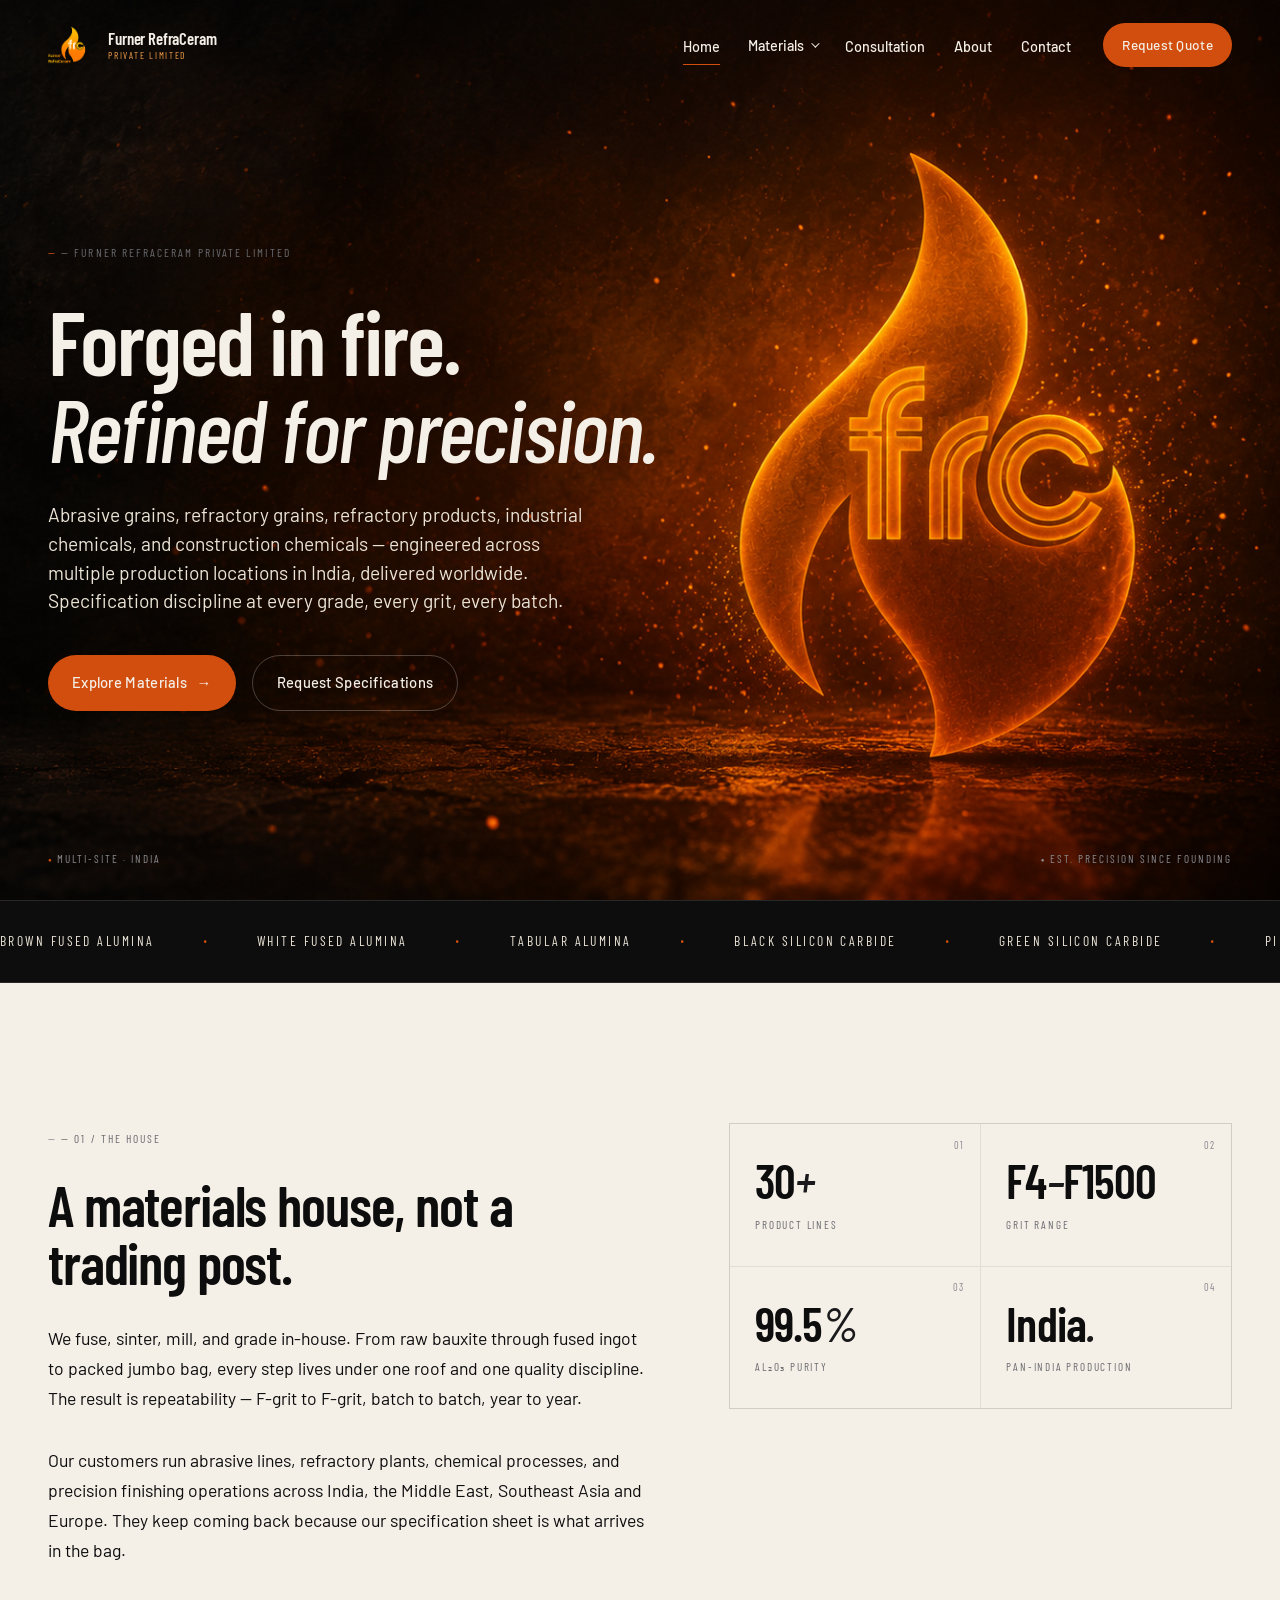
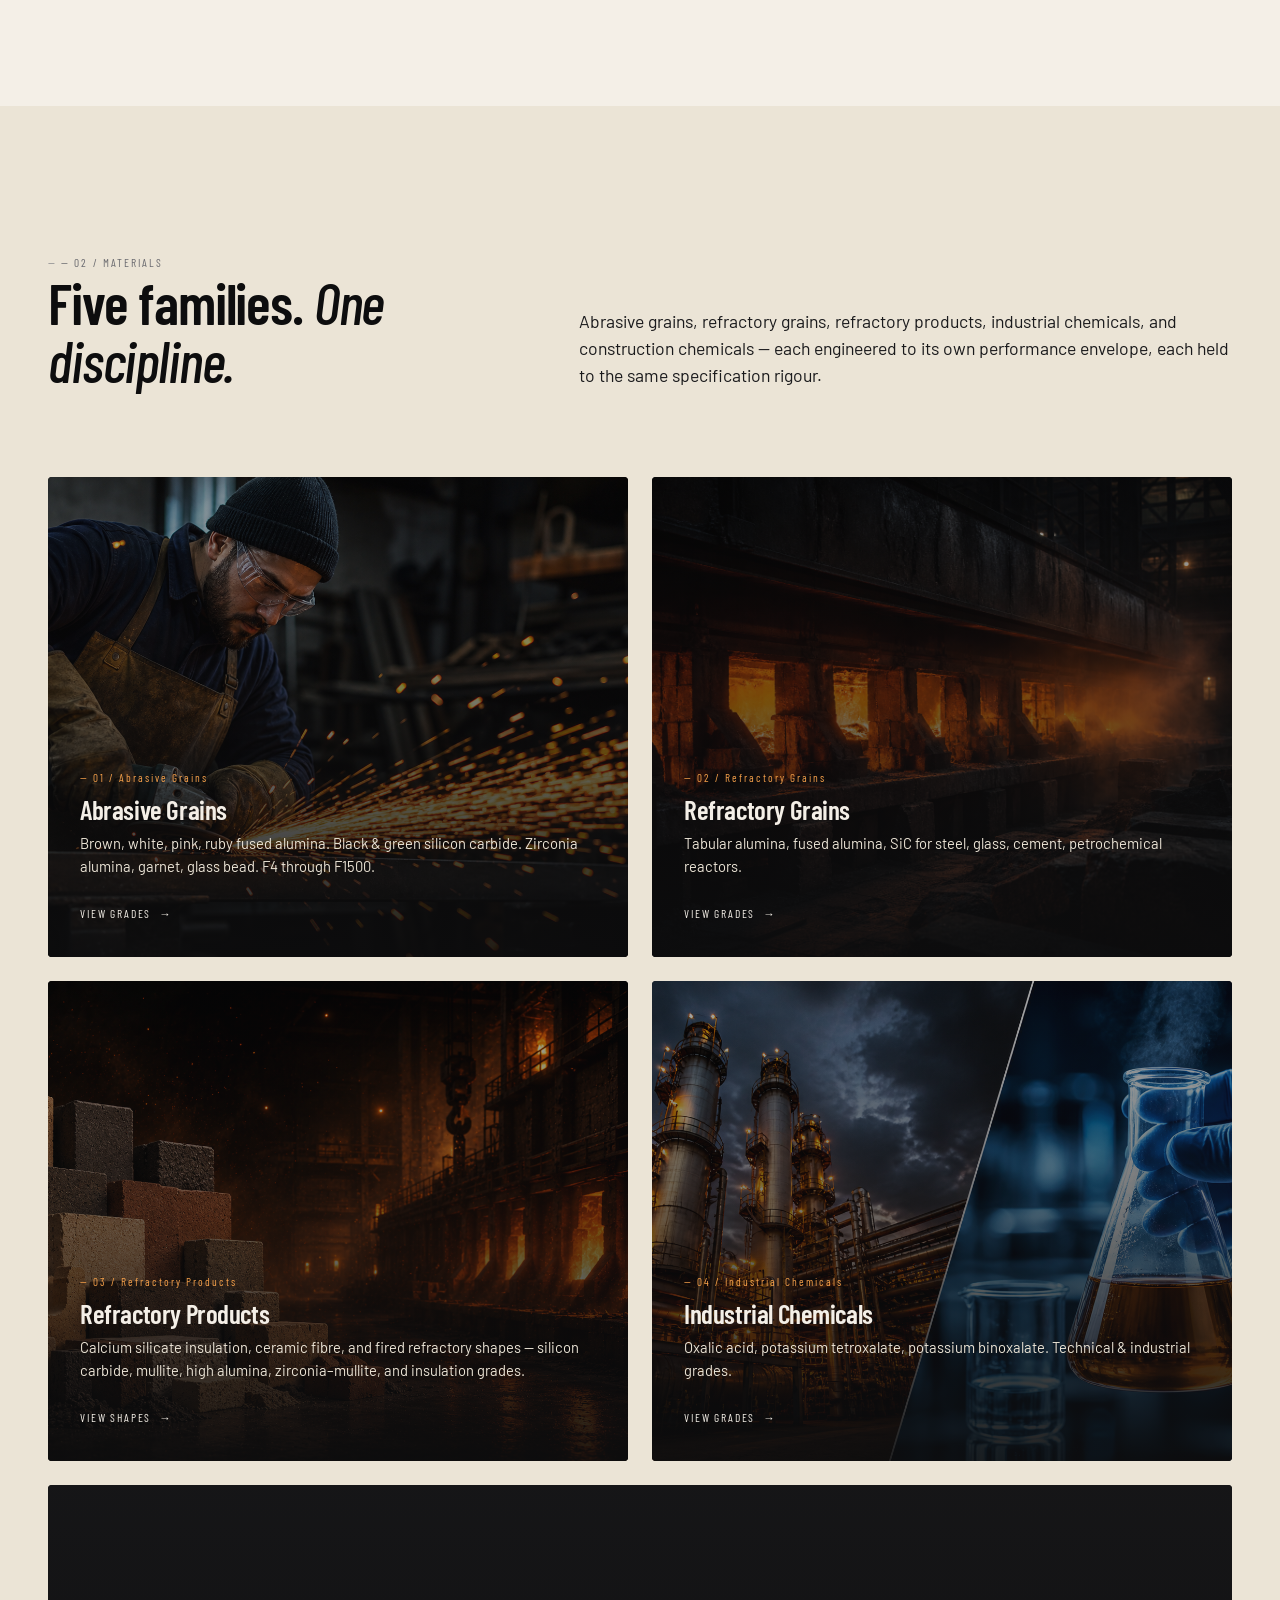
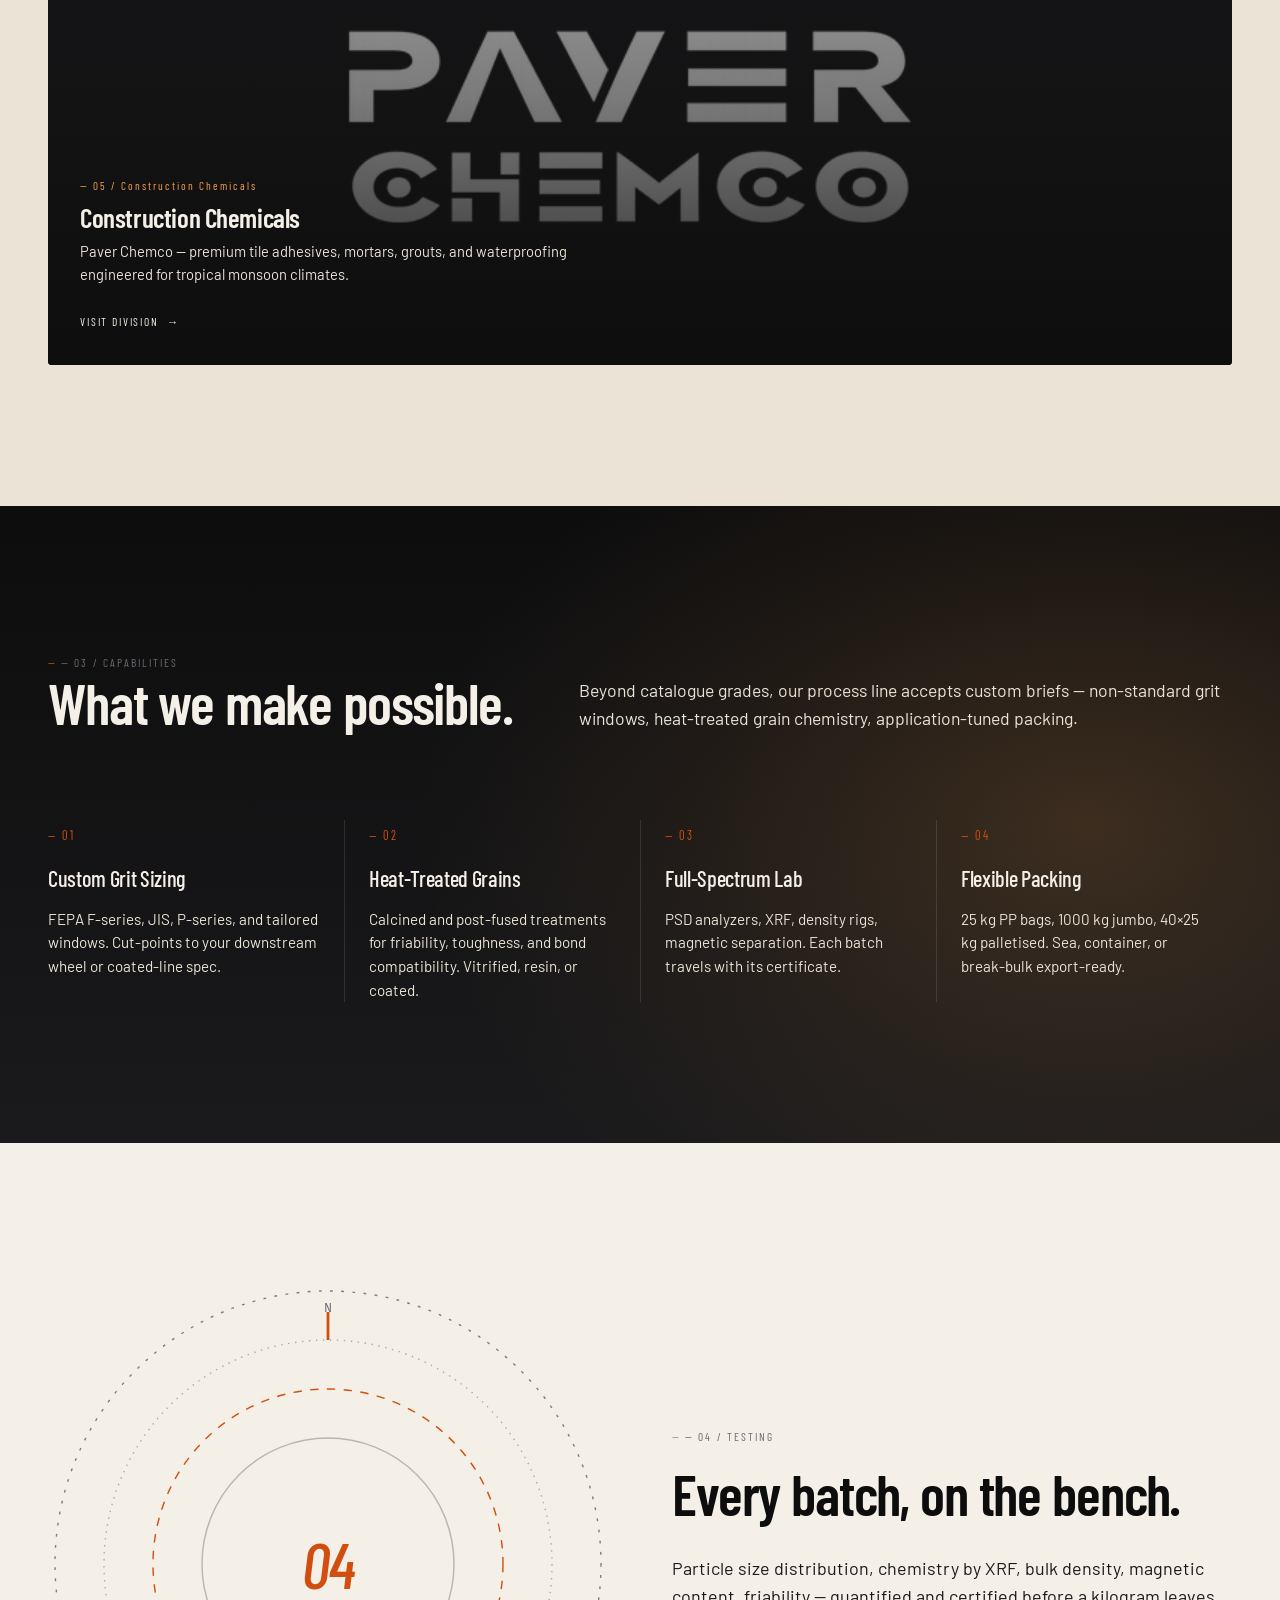
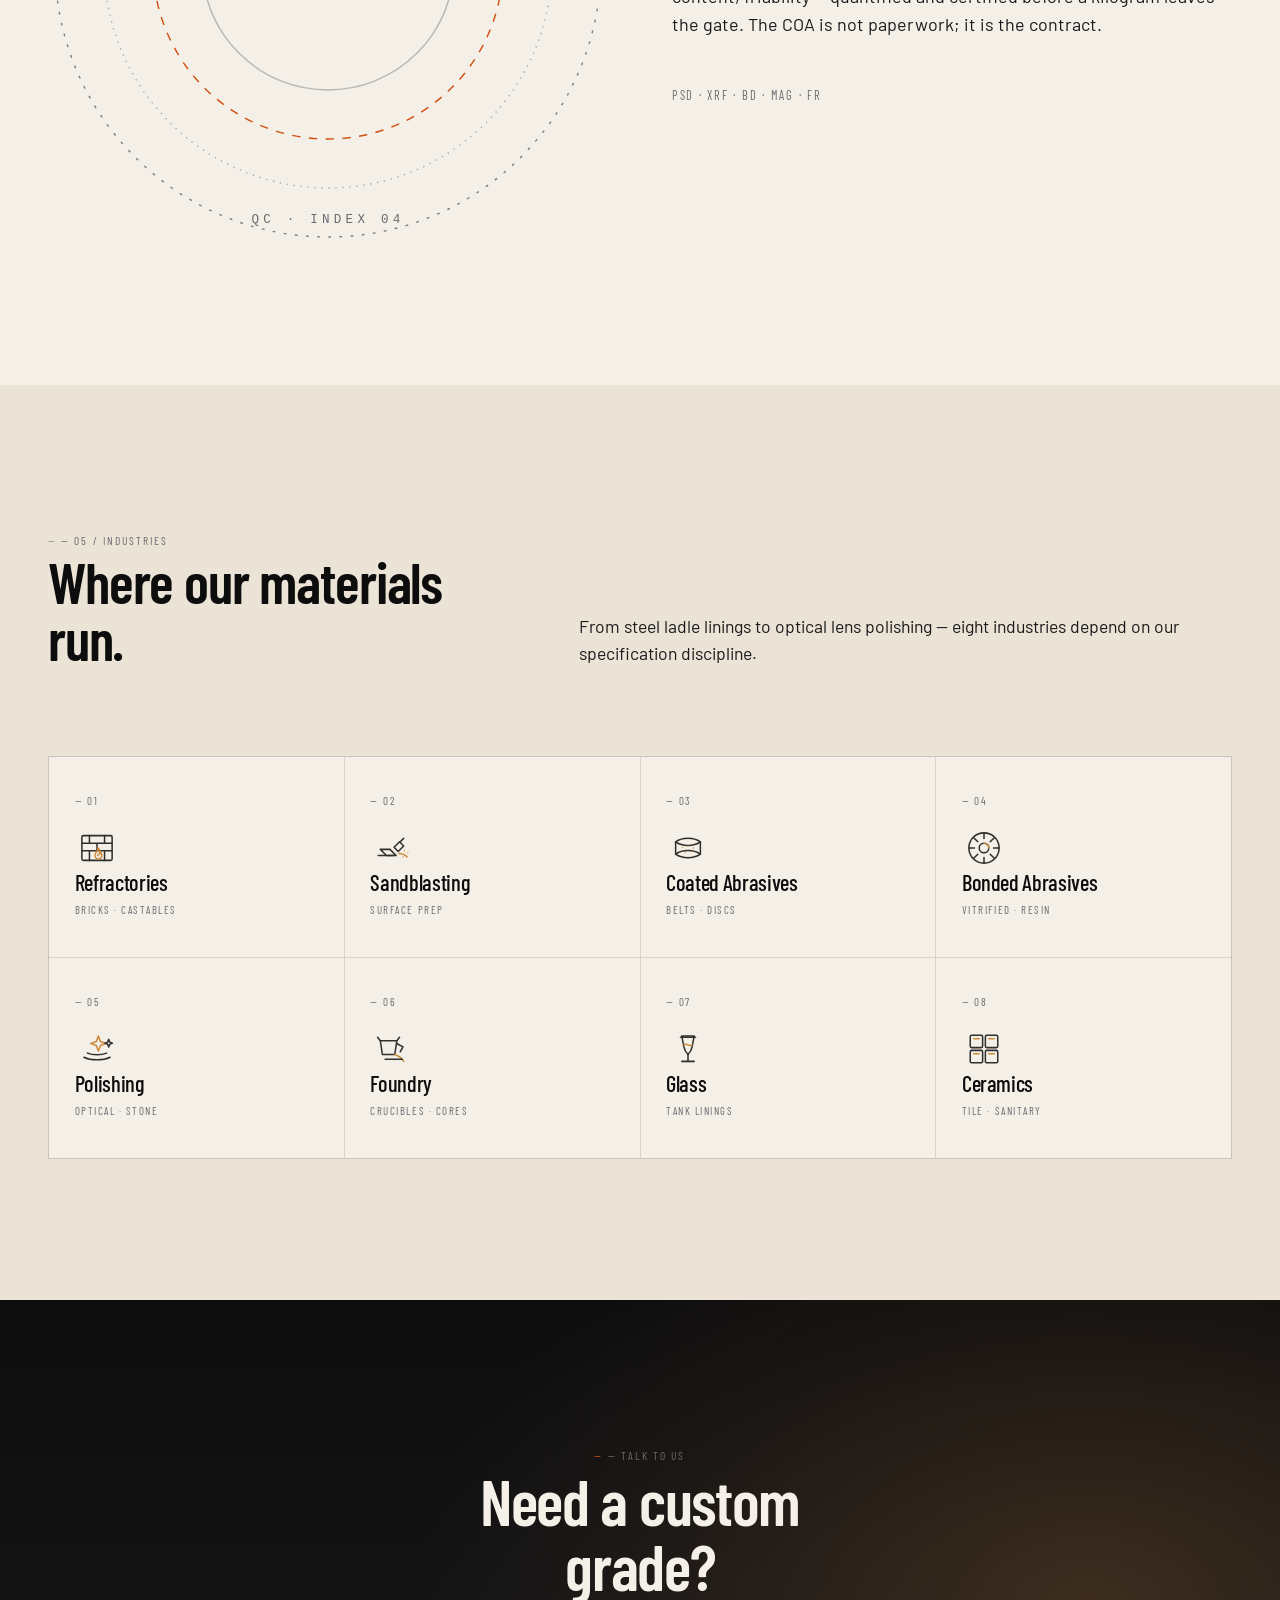
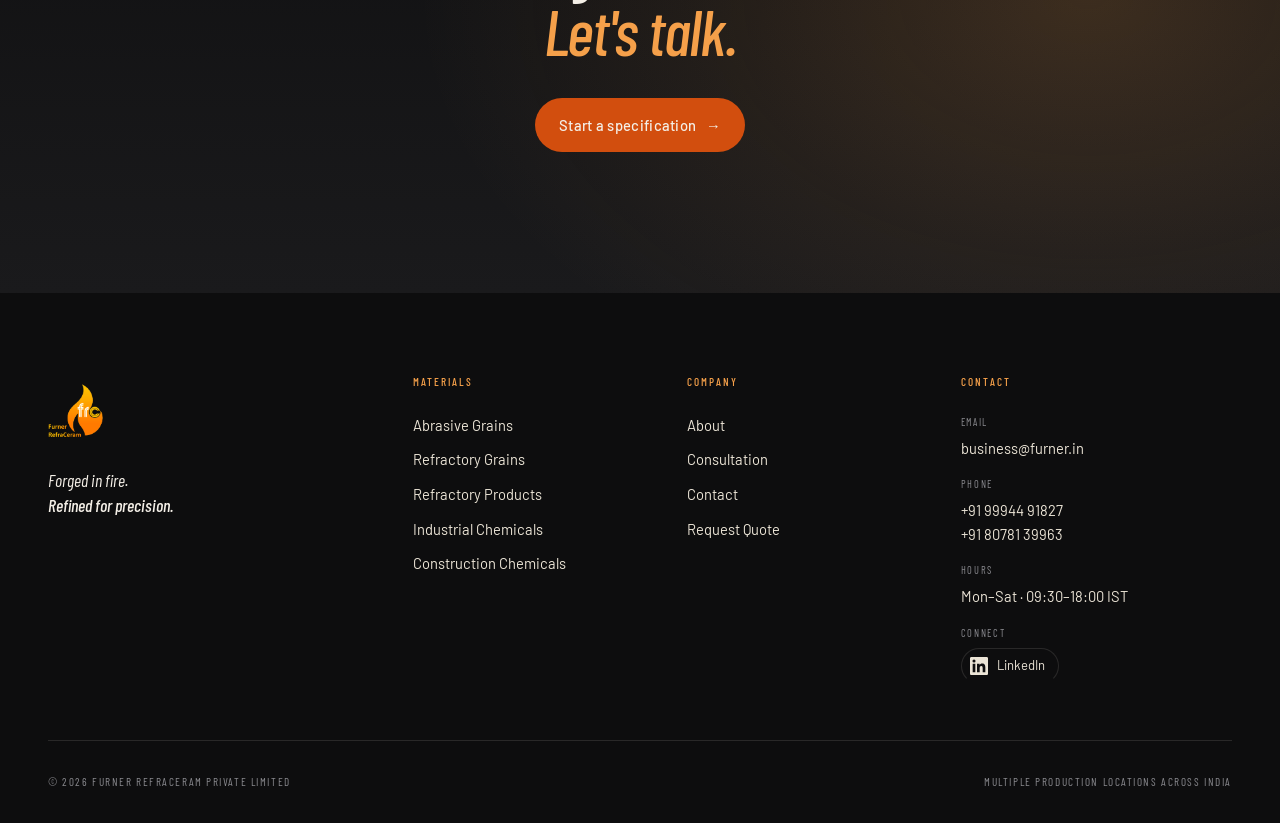
==== commit 6bca9a26: "Audit corrections: nav badge, home label, stats, copy fixes Apply 9 surgical content fixes from live" ====
--- a/index.html
+++ b/index.html
@@ -38,19 +38,13 @@
     </a>
     <nav class="nav__menu" aria-label="Primary">
       <ul class="nav__links">
-        <li><a class="nav__link nav__link--home" href="index.html" data-nav-link aria-label="Home" title="Home">
-          <svg viewBox="0 0 24 24" fill="none" stroke="currentColor" stroke-width="1.8" stroke-linecap="round" stroke-linejoin="round" aria-hidden="true">
-            <path d="M3 11.5L12 4l9 7.5"/>
-            <path d="M5 10v10h14V10"/>
-            <path d="M10 20v-6h4v6"/>
-          </svg>
-        </a></li>
+        <li><a class="nav__link" href="index.html" data-nav-link title="Home">Home</a></li>
         <li class="nav__dropdown" data-dropdown>
           <button class="nav__dropdown-toggle" data-dropdown-toggle aria-haspopup="true" aria-expanded="false" data-nav-link>Materials</button>
           <div class="nav__dropdown-panel" role="menu">
             <a class="nav__dropdown-link" href="abrasives.html" role="menuitem"><span>Abrasive Grains</span><span>09</span></a>
             <a class="nav__dropdown-link" href="refractory.html" role="menuitem"><span>Refractory Grains</span><span>04</span></a>
-            <a class="nav__dropdown-link" href="refractory-products.html" role="menuitem"><span>Refractory Products</span><span>03</span></a>
+            <a class="nav__dropdown-link" href="refractory-products.html" role="menuitem"><span>Refractory Products</span><span>08</span></a>
             <a class="nav__dropdown-link" href="chemicals.html" role="menuitem"><span>Industrial Chemicals</span><span>03</span></a>
             <a class="nav__dropdown-link" href="paver-chemco.html" role="menuitem"><span>Construction Chemicals</span><span>06</span></a>
           </div>
@@ -154,8 +148,8 @@
     </div>
     <div class="stats" data-reveal data-reveal-delay="1">
       <div class="stat" data-no="01">
-        <span class="stat__num">12<em>+</em></span>
-        <span class="stat__label">Material categories</span>
+        <span class="stat__num">30<em>+</em></span>
+        <span class="stat__label">Product lines</span>
       </div>
       <div class="stat" data-no="02">
         <span class="stat__num">F4<em>–</em>F1500</span>
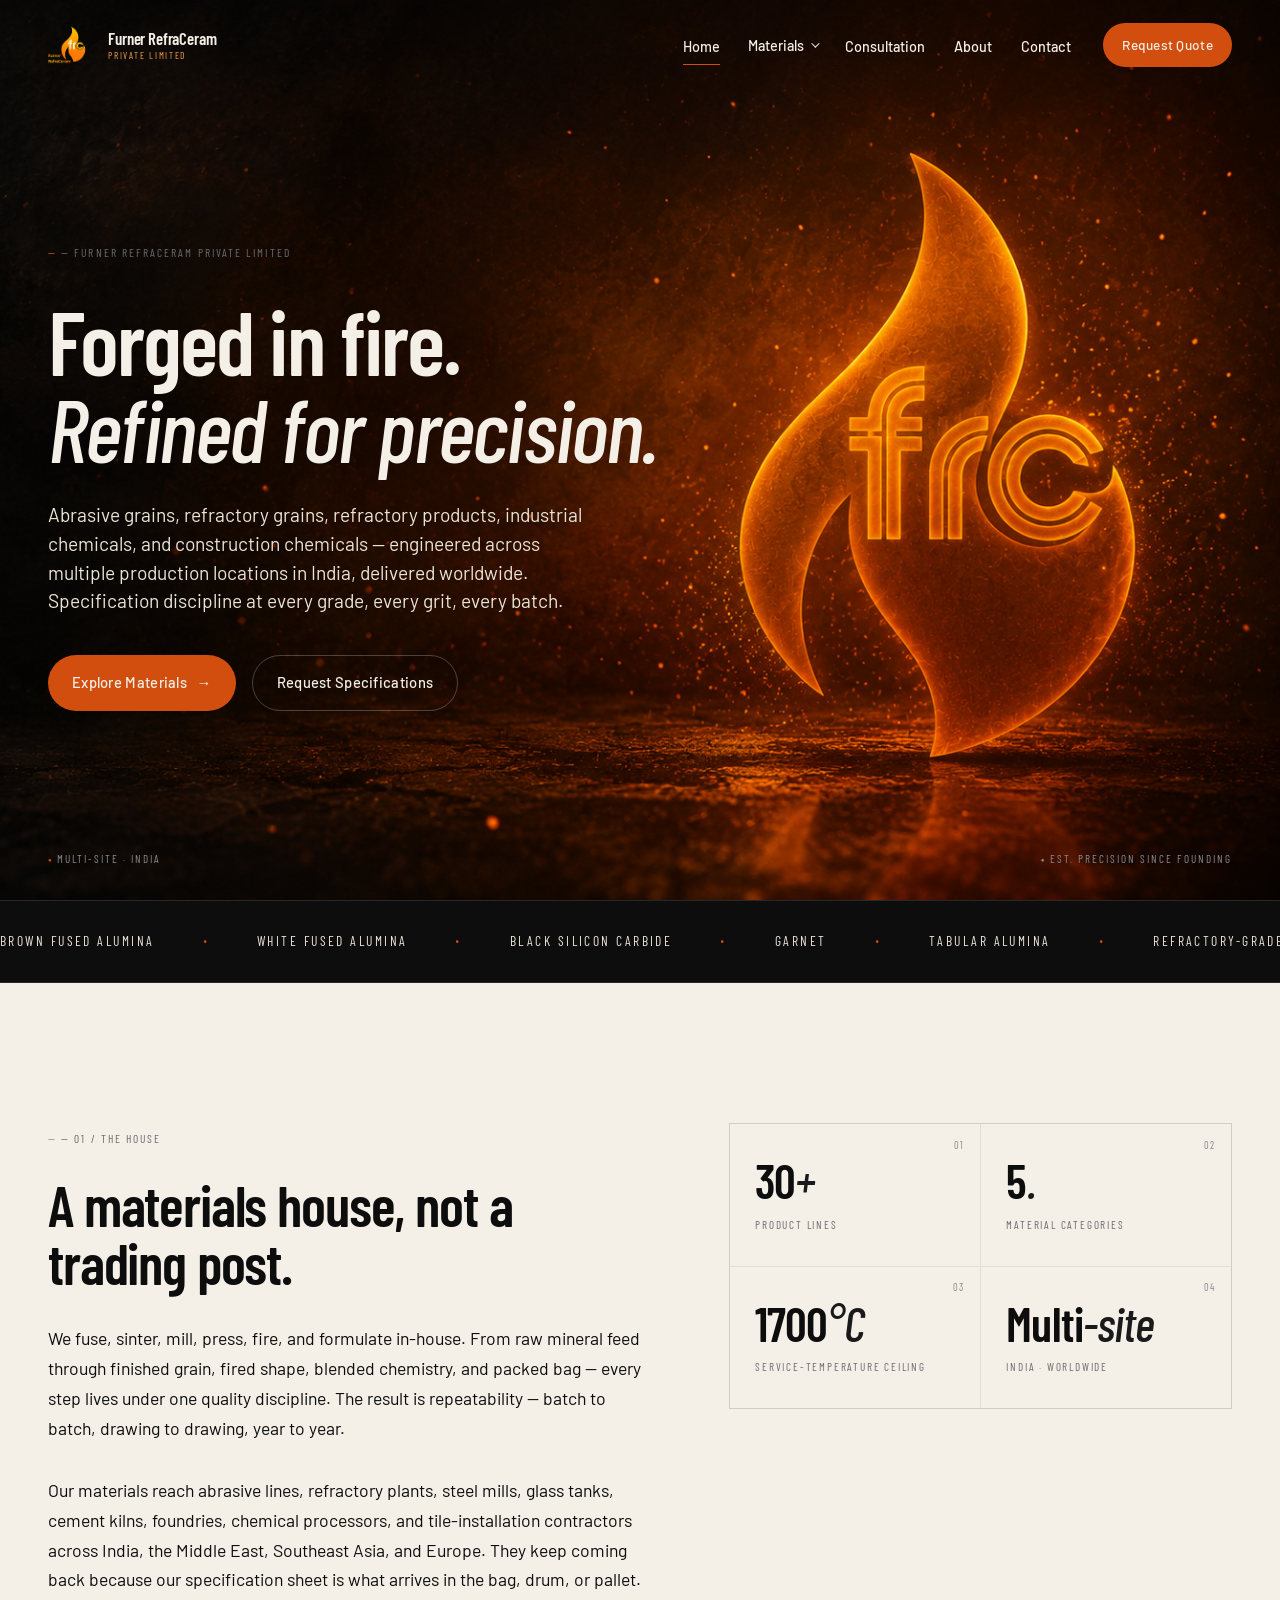
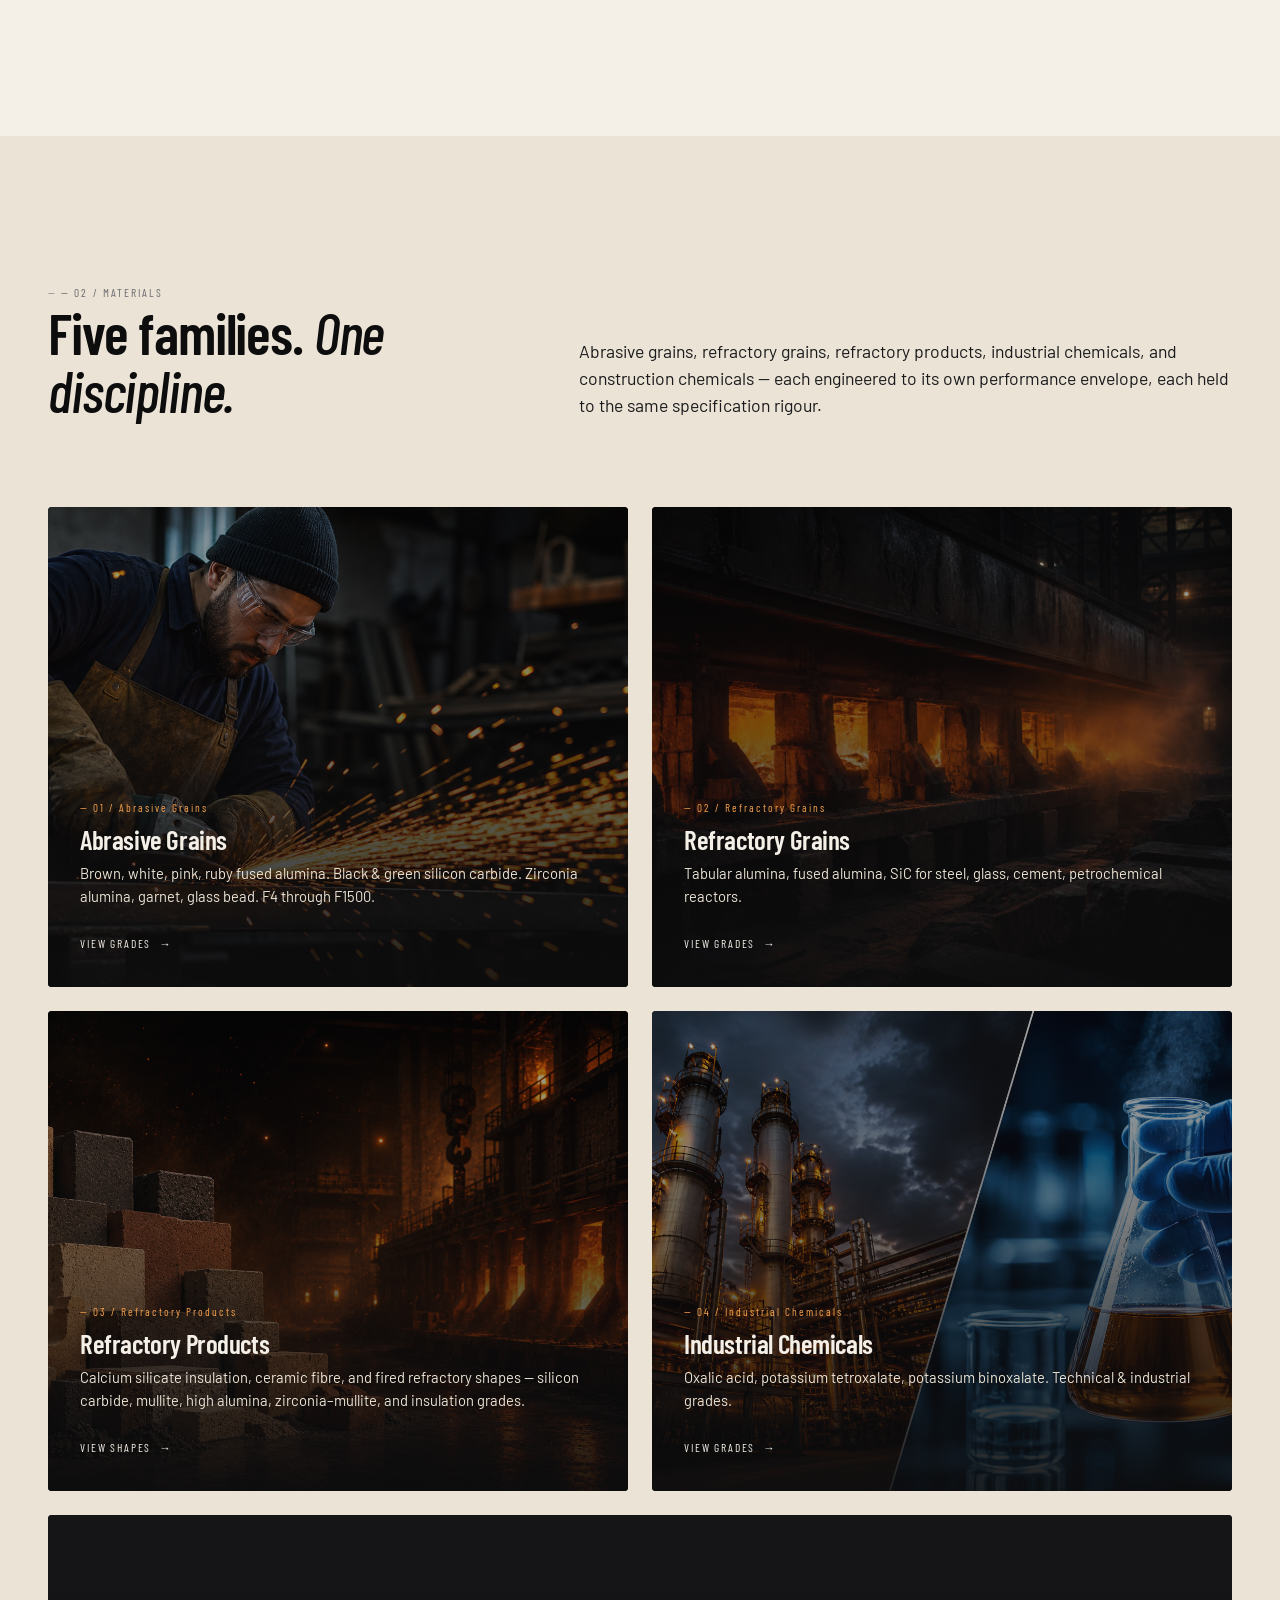
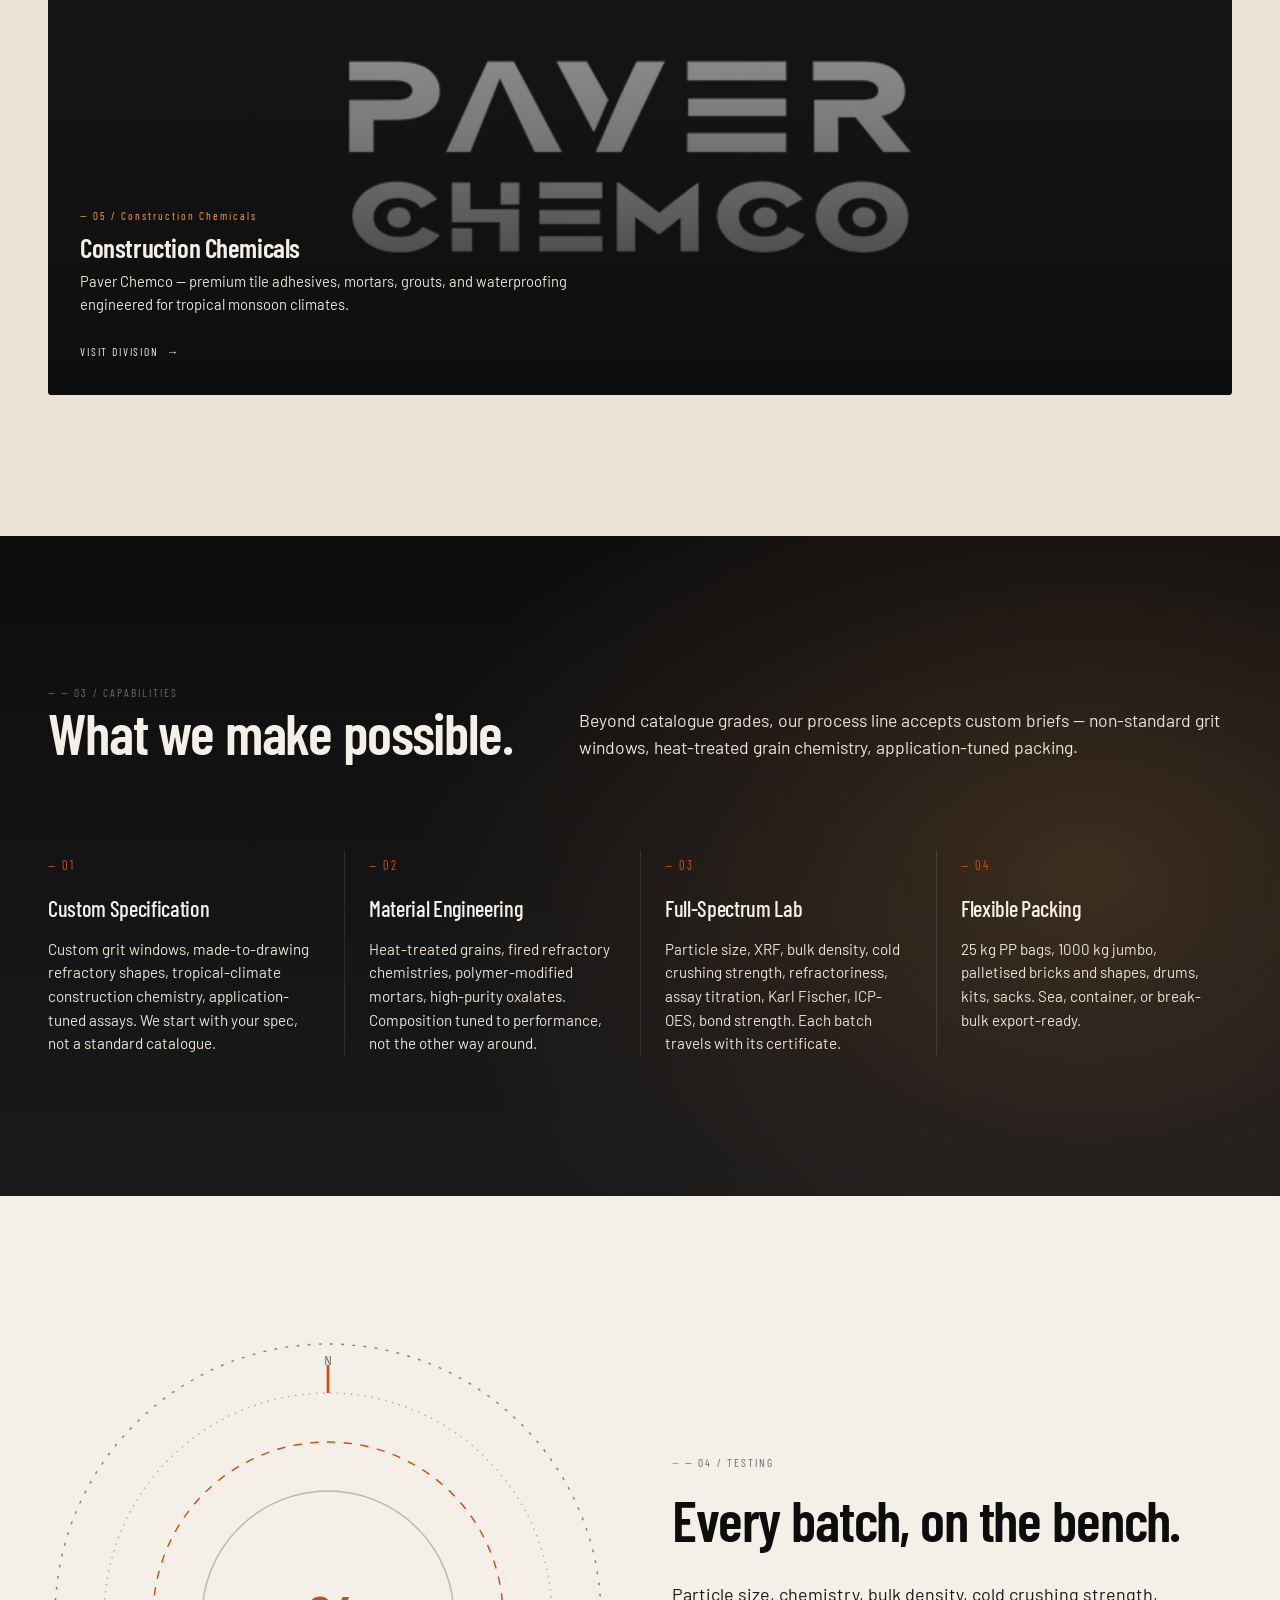
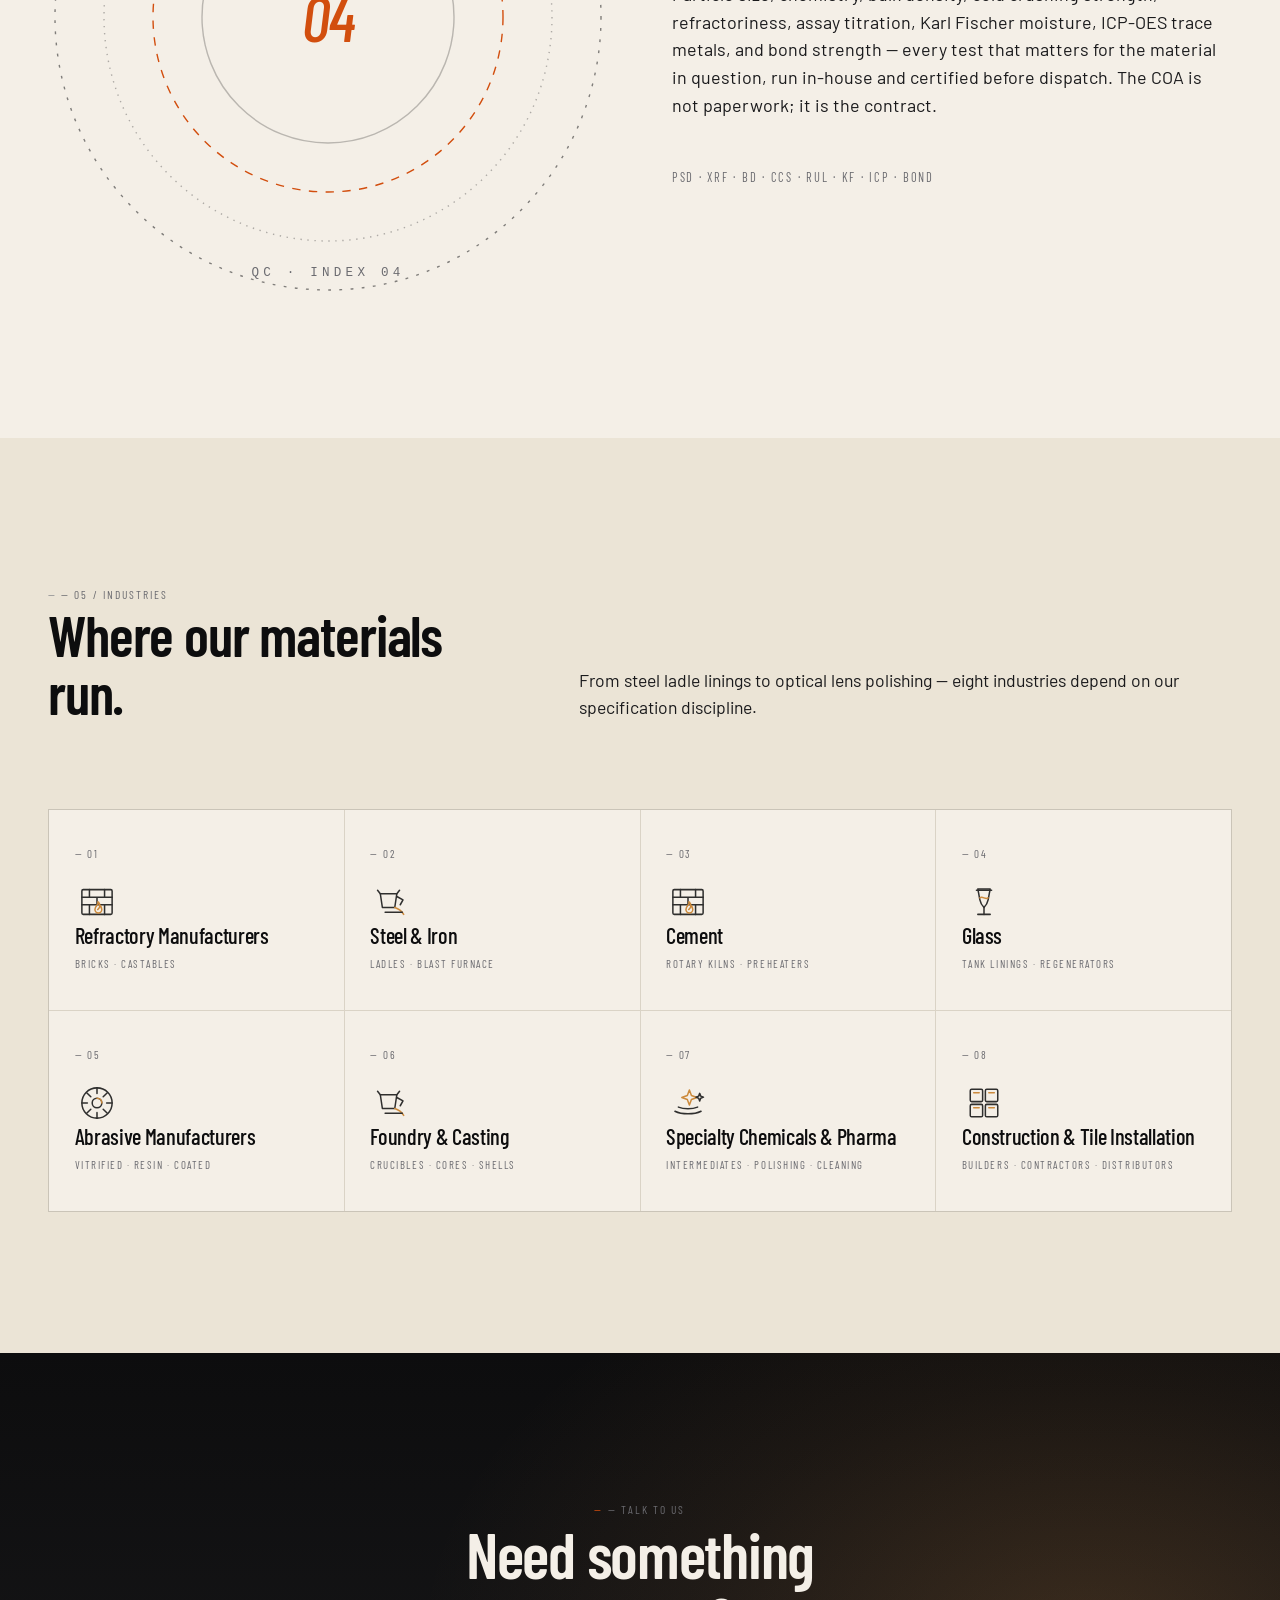
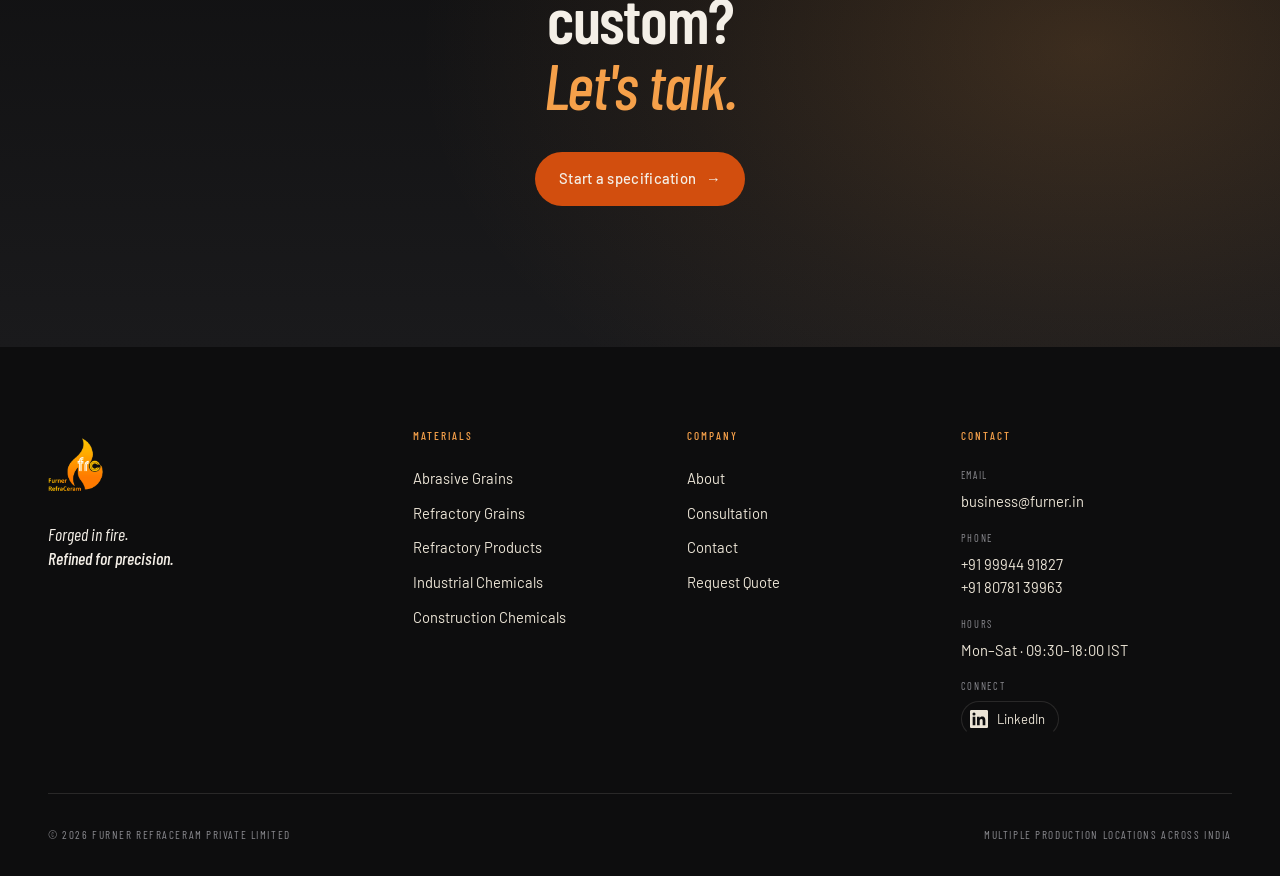
==== commit 1636a3e3: "Content rebalancing across 5-category scope Rewrite umbrella-page copy that was written for the orig" ====
--- a/index.html
+++ b/index.html
@@ -95,7 +95,7 @@
       <h1 class="hero__title">Forged in fire.<br/><em>Refined for precision.</em></h1>
       <p class="hero__lede">Abrasive grains, refractory grains, refractory products, industrial chemicals, and construction chemicals — engineered across multiple production locations in India, delivered worldwide. Specification discipline at every grade, every grit, every batch.</p>
       <div class="hero__ctas">
-        <a href="abrasives.html" class="btn btn--ember">Explore Materials <span class="arrow">→</span></a>
+        <a href="#products" class="btn btn--ember">Explore Materials <span class="arrow">→</span></a>
         <a href="contact.html" class="btn btn--ghost">Request Specifications</a>
       </div>
     </div>
@@ -111,29 +111,37 @@
   <div class="marquee__track">
     <span class="marquee__item">Brown Fused Alumina</span>
     <span class="marquee__item">White Fused Alumina</span>
+    <span class="marquee__item">Black Silicon Carbide</span>
+    <span class="marquee__item">Garnet</span>
     <span class="marquee__item">Tabular Alumina</span>
-    <span class="marquee__item">Black Silicon Carbide</span>
-    <span class="marquee__item">Green Silicon Carbide</span>
-    <span class="marquee__item">Pink Fused Alumina</span>
-    <span class="marquee__item">Ruby Fused Alumina</span>
-    <span class="marquee__item">Zirconia Alumina</span>
-    <span class="marquee__item">Garnet</span>
-    <span class="marquee__item">Glass Beads</span>
+    <span class="marquee__item">Refractory-Grade WFA</span>
+    <span class="marquee__item">Mullite Refractory</span>
+    <span class="marquee__item">High Alumina Refractory</span>
+    <span class="marquee__item">Calcium Silicate Board</span>
+    <span class="marquee__item">Ceramic Fibre Blanket</span>
     <span class="marquee__item">Oxalic Acid</span>
     <span class="marquee__item">Potassium Tetroxalate</span>
+    <span class="marquee__item">C1T Tile Adhesive</span>
+    <span class="marquee__item">Block Jointing Mortar</span>
+    <span class="marquee__item">Epoxy Grout</span>
+    <span class="marquee__item">WP Membrane</span>
     <!-- duplicate -->
     <span class="marquee__item">Brown Fused Alumina</span>
     <span class="marquee__item">White Fused Alumina</span>
+    <span class="marquee__item">Black Silicon Carbide</span>
+    <span class="marquee__item">Garnet</span>
     <span class="marquee__item">Tabular Alumina</span>
-    <span class="marquee__item">Black Silicon Carbide</span>
-    <span class="marquee__item">Green Silicon Carbide</span>
-    <span class="marquee__item">Pink Fused Alumina</span>
-    <span class="marquee__item">Ruby Fused Alumina</span>
-    <span class="marquee__item">Zirconia Alumina</span>
-    <span class="marquee__item">Garnet</span>
-    <span class="marquee__item">Glass Beads</span>
+    <span class="marquee__item">Refractory-Grade WFA</span>
+    <span class="marquee__item">Mullite Refractory</span>
+    <span class="marquee__item">High Alumina Refractory</span>
+    <span class="marquee__item">Calcium Silicate Board</span>
+    <span class="marquee__item">Ceramic Fibre Blanket</span>
     <span class="marquee__item">Oxalic Acid</span>
     <span class="marquee__item">Potassium Tetroxalate</span>
+    <span class="marquee__item">C1T Tile Adhesive</span>
+    <span class="marquee__item">Block Jointing Mortar</span>
+    <span class="marquee__item">Epoxy Grout</span>
+    <span class="marquee__item">WP Membrane</span>
   </div>
 </div>
 
@@ -143,8 +151,8 @@
     <div class="intro__copy" data-reveal>
       <span class="eyebrow">— 01 / The House</span>
       <h2>A materials house, not a trading post.</h2>
-      <p>We fuse, sinter, mill, and grade in-house. From raw bauxite through fused ingot to packed jumbo bag, every step lives under one roof and one quality discipline. The result is repeatability — F-grit to F-grit, batch to batch, year to year.</p>
-      <p>Our customers run abrasive lines, refractory plants, chemical processes, and precision finishing operations across India, the Middle East, Southeast Asia and Europe. They keep coming back because our specification sheet is what arrives in the bag.</p>
+      <p>We fuse, sinter, mill, press, fire, and formulate in-house. From raw mineral feed through finished grain, fired shape, blended chemistry, and packed bag — every step lives under one quality discipline. The result is repeatability — batch to batch, drawing to drawing, year to year.</p>
+      <p>Our materials reach abrasive lines, refractory plants, steel mills, glass tanks, cement kilns, foundries, chemical processors, and tile-installation contractors across India, the Middle East, Southeast Asia, and Europe. They keep coming back because our specification sheet is what arrives in the bag, drum, or pallet.</p>
     </div>
     <div class="stats" data-reveal data-reveal-delay="1">
       <div class="stat" data-no="01">
@@ -152,16 +160,16 @@
         <span class="stat__label">Product lines</span>
       </div>
       <div class="stat" data-no="02">
-        <span class="stat__num">F4<em>–</em>F1500</span>
-        <span class="stat__label">Grit range</span>
+        <span class="stat__num">5<em>.</em></span>
+        <span class="stat__label">Material categories</span>
       </div>
       <div class="stat" data-no="03">
-        <span class="stat__num">99.5<em>%</em></span>
-        <span class="stat__label">Al₂O₃ purity</span>
+        <span class="stat__num">1700<em>°C</em></span>
+        <span class="stat__label">Service-temperature ceiling</span>
       </div>
       <div class="stat" data-no="04">
-        <span class="stat__num">India<em>.</em></span>
-        <span class="stat__label">Pan-India production</span>
+        <span class="stat__num">Multi<em>-site</em></span>
+        <span class="stat__label">India · Worldwide</span>
       </div>
     </div>
   </div>
@@ -241,23 +249,23 @@
     <div class="capabilities">
       <div class="capability" data-reveal>
         <span class="capability__num">— 01</span>
-        <h3 class="capability__title">Custom Grit Sizing</h3>
-        <p class="capability__desc">FEPA F-series, JIS, P-series, and tailored windows. Cut-points to your downstream wheel or coated-line spec.</p>
+        <h3 class="capability__title">Custom Specification</h3>
+        <p class="capability__desc">Custom grit windows, made-to-drawing refractory shapes, tropical-climate construction chemistry, application-tuned assays. We start with your spec, not a standard catalogue.</p>
       </div>
       <div class="capability" data-reveal data-reveal-delay="1">
         <span class="capability__num">— 02</span>
-        <h3 class="capability__title">Heat-Treated Grains</h3>
-        <p class="capability__desc">Calcined and post-fused treatments for friability, toughness, and bond compatibility. Vitrified, resin, or coated.</p>
+        <h3 class="capability__title">Material Engineering</h3>
+        <p class="capability__desc">Heat-treated grains, fired refractory chemistries, polymer-modified mortars, high-purity oxalates. Composition tuned to performance, not the other way around.</p>
       </div>
       <div class="capability" data-reveal data-reveal-delay="2">
         <span class="capability__num">— 03</span>
         <h3 class="capability__title">Full-Spectrum Lab</h3>
-        <p class="capability__desc">PSD analyzers, XRF, density rigs, magnetic separation. Each batch travels with its certificate.</p>
+        <p class="capability__desc">Particle size, XRF, bulk density, cold crushing strength, refractoriness, assay titration, Karl Fischer, ICP-OES, bond strength. Each batch travels with its certificate.</p>
       </div>
       <div class="capability" data-reveal data-reveal-delay="3">
         <span class="capability__num">— 04</span>
         <h3 class="capability__title">Flexible Packing</h3>
-        <p class="capability__desc">25 kg PP bags, 1000 kg jumbo, 40×25 kg palletised. Sea, container, or break-bulk export-ready.</p>
+        <p class="capability__desc">25 kg PP bags, 1000 kg jumbo, palletised bricks and shapes, drums, kits, sacks. Sea, container, or break-bulk export-ready.</p>
       </div>
     </div>
   </div>
@@ -284,8 +292,8 @@
     <div data-reveal data-reveal-delay="1">
       <span class="eyebrow">— 04 / Testing</span>
       <h2 class="mt-1">Every batch, on the bench.</h2>
-      <p class="lede mt-2">Particle size distribution, chemistry by XRF, bulk density, magnetic content, friability — quantified and certified before a kilogram leaves the gate. The COA is not paperwork; it is the contract.</p>
-      <p class="mt-3" style="font-family: var(--font-mono); font-size: 0.78rem; letter-spacing: 0.14em; text-transform: uppercase; color: var(--steel);">PSD · XRF · BD · MAG · FR</p>
+      <p class="lede mt-2">Particle size, chemistry, bulk density, cold crushing strength, refractoriness, assay titration, Karl Fischer moisture, ICP-OES trace metals, and bond strength — every test that matters for the material in question, run in-house and certified before dispatch. The COA is not paperwork; it is the contract.</p>
+      <p class="mt-3" style="font-family: var(--font-mono); font-size: 0.78rem; letter-spacing: 0.14em; text-transform: uppercase; color: var(--steel);">PSD · XRF · BD · CCS · RUL · KF · ICP · BOND</p>
     </div>
   </div>
 </section>
@@ -304,42 +312,46 @@
       <div class="industry">
         <span class="industry__num">— 01</span>
         <img class="industry__icon" src="assets/img/industrial_icons_svg/refractories.svg" alt="" aria-hidden="true">
-        <div><div class="industry__name">Refractories</div><span class="industry__hint">Bricks · Castables</span></div>
+        <div><div class="industry__name">Refractory Manufacturers</div><span class="industry__hint">Bricks · Castables</span></div>
       </div>
       <div class="industry">
         <span class="industry__num">— 02</span>
-        <img class="industry__icon" src="assets/img/industrial_icons_svg/sandblasting.svg" alt="" aria-hidden="true">
-        <div><div class="industry__name">Sandblasting</div><span class="industry__hint">Surface prep</span></div>
+        <!-- TODO: replace icon to match new industry (steel & iron) -->
+        <img class="industry__icon" src="assets/img/industrial_icons_svg/foundry.svg" alt="" aria-hidden="true">
+        <div><div class="industry__name">Steel &amp; Iron</div><span class="industry__hint">Ladles · Blast furnace</span></div>
       </div>
       <div class="industry">
         <span class="industry__num">— 03</span>
-        <img class="industry__icon" src="assets/img/industrial_icons_svg/coated-abrasives.svg" alt="" aria-hidden="true">
-        <div><div class="industry__name">Coated Abrasives</div><span class="industry__hint">Belts · Discs</span></div>
+        <!-- TODO: replace icon to match new industry (cement) -->
+        <img class="industry__icon" src="assets/img/industrial_icons_svg/refractories.svg" alt="" aria-hidden="true">
+        <div><div class="industry__name">Cement</div><span class="industry__hint">Rotary kilns · Preheaters</span></div>
       </div>
       <div class="industry">
         <span class="industry__num">— 04</span>
+        <img class="industry__icon" src="assets/img/industrial_icons_svg/glass.svg" alt="" aria-hidden="true">
+        <div><div class="industry__name">Glass</div><span class="industry__hint">Tank linings · Regenerators</span></div>
+      </div>
+      <div class="industry">
+        <span class="industry__num">— 05</span>
         <img class="industry__icon" src="assets/img/industrial_icons_svg/bonded-abrasives.svg" alt="" aria-hidden="true">
-        <div><div class="industry__name">Bonded Abrasives</div><span class="industry__hint">Vitrified · Resin</span></div>
-      </div>
-      <div class="industry">
-        <span class="industry__num">— 05</span>
-        <img class="industry__icon" src="assets/img/industrial_icons_svg/polishing.svg" alt="" aria-hidden="true">
-        <div><div class="industry__name">Polishing</div><span class="industry__hint">Optical · Stone</span></div>
+        <div><div class="industry__name">Abrasive Manufacturers</div><span class="industry__hint">Vitrified · Resin · Coated</span></div>
       </div>
       <div class="industry">
         <span class="industry__num">— 06</span>
         <img class="industry__icon" src="assets/img/industrial_icons_svg/foundry.svg" alt="" aria-hidden="true">
-        <div><div class="industry__name">Foundry</div><span class="industry__hint">Crucibles · Cores</span></div>
+        <div><div class="industry__name">Foundry &amp; Casting</div><span class="industry__hint">Crucibles · Cores · Shells</span></div>
       </div>
       <div class="industry">
         <span class="industry__num">— 07</span>
-        <img class="industry__icon" src="assets/img/industrial_icons_svg/glass.svg" alt="" aria-hidden="true">
-        <div><div class="industry__name">Glass</div><span class="industry__hint">Tank linings</span></div>
+        <!-- TODO: replace icon to match new industry (specialty chemicals & pharma) -->
+        <img class="industry__icon" src="assets/img/industrial_icons_svg/polishing.svg" alt="" aria-hidden="true">
+        <div><div class="industry__name">Specialty Chemicals &amp; Pharma</div><span class="industry__hint">Intermediates · Polishing · Cleaning</span></div>
       </div>
       <div class="industry">
         <span class="industry__num">— 08</span>
+        <!-- TODO: replace icon to match new industry (construction & tile installation) -->
         <img class="industry__icon" src="assets/img/industrial_icons_svg/ceramics.svg" alt="" aria-hidden="true">
-        <div><div class="industry__name">Ceramics</div><span class="industry__hint">Tile · Sanitary</span></div>
+        <div><div class="industry__name">Construction &amp; Tile Installation</div><span class="industry__hint">Builders · Contractors · Distributors</span></div>
       </div>
     </div>
   </div>
@@ -350,7 +362,7 @@
   <div class="sparks" data-sparks aria-hidden="true"></div>
   <div class="cta-strip" data-reveal>
     <span class="eyebrow">— Talk to us</span>
-    <h2 class="mt-1">Need a custom grade?<br/><em>Let's talk.</em></h2>
+    <h2 class="mt-1">Need something custom?<br/><em>Let's talk.</em></h2>
     <a href="contact.html" class="btn btn--ember">Start a specification <span class="arrow">→</span></a>
   </div>
 </section>
--- a/assets/styles.css
+++ b/assets/styles.css
@@ -762,6 +762,12 @@
   gap: 1px;
   background: var(--hairline);
   border: 1px solid var(--hairline);
+}
+/* 5-card variant for consultation audiences: 5 across desktop, 2+2+1 tablet (last full-width), 1 col mobile */
+.industries--five { grid-template-columns: repeat(5, 1fr); }
+@media (max-width: 980px) {
+  .industries--five { grid-template-columns: repeat(2, 1fr); }
+  .industries--five .industry:last-child { grid-column: span 2; }
 }
 .industry {
   background: var(--paper);
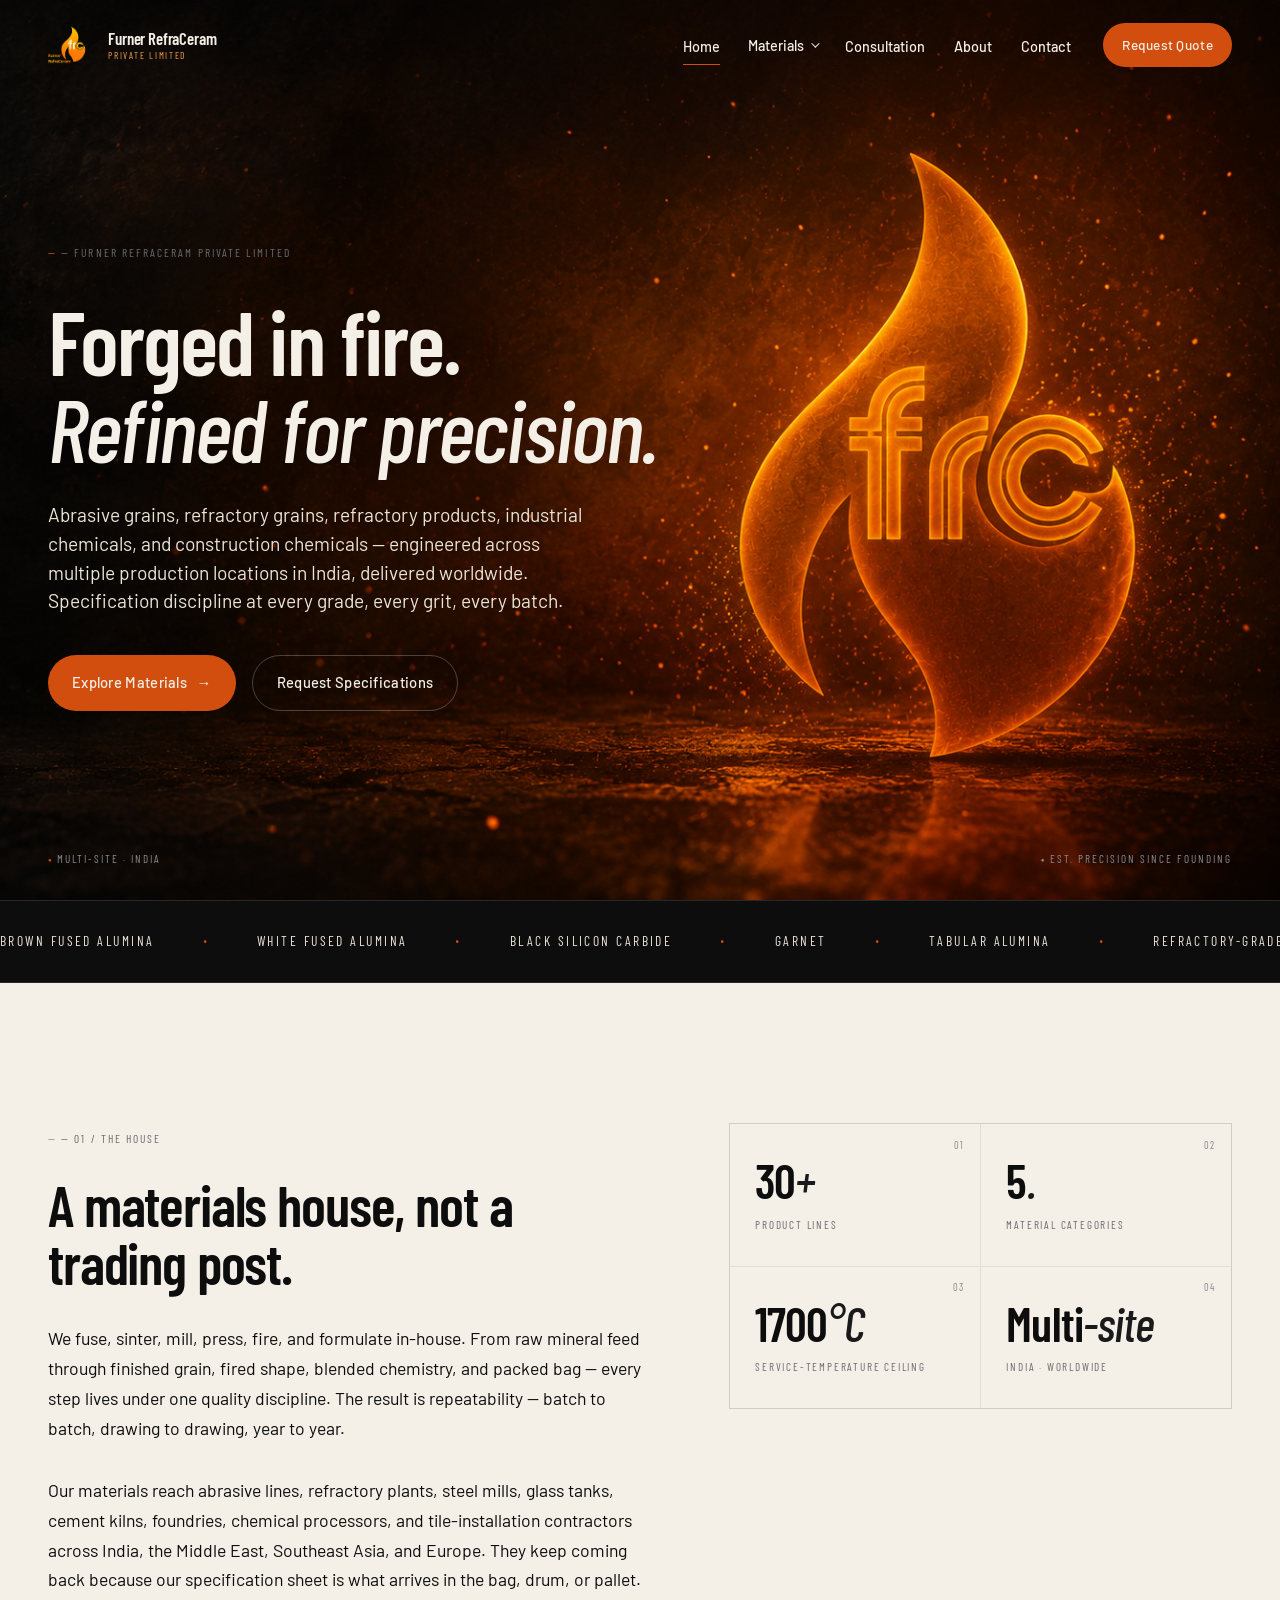
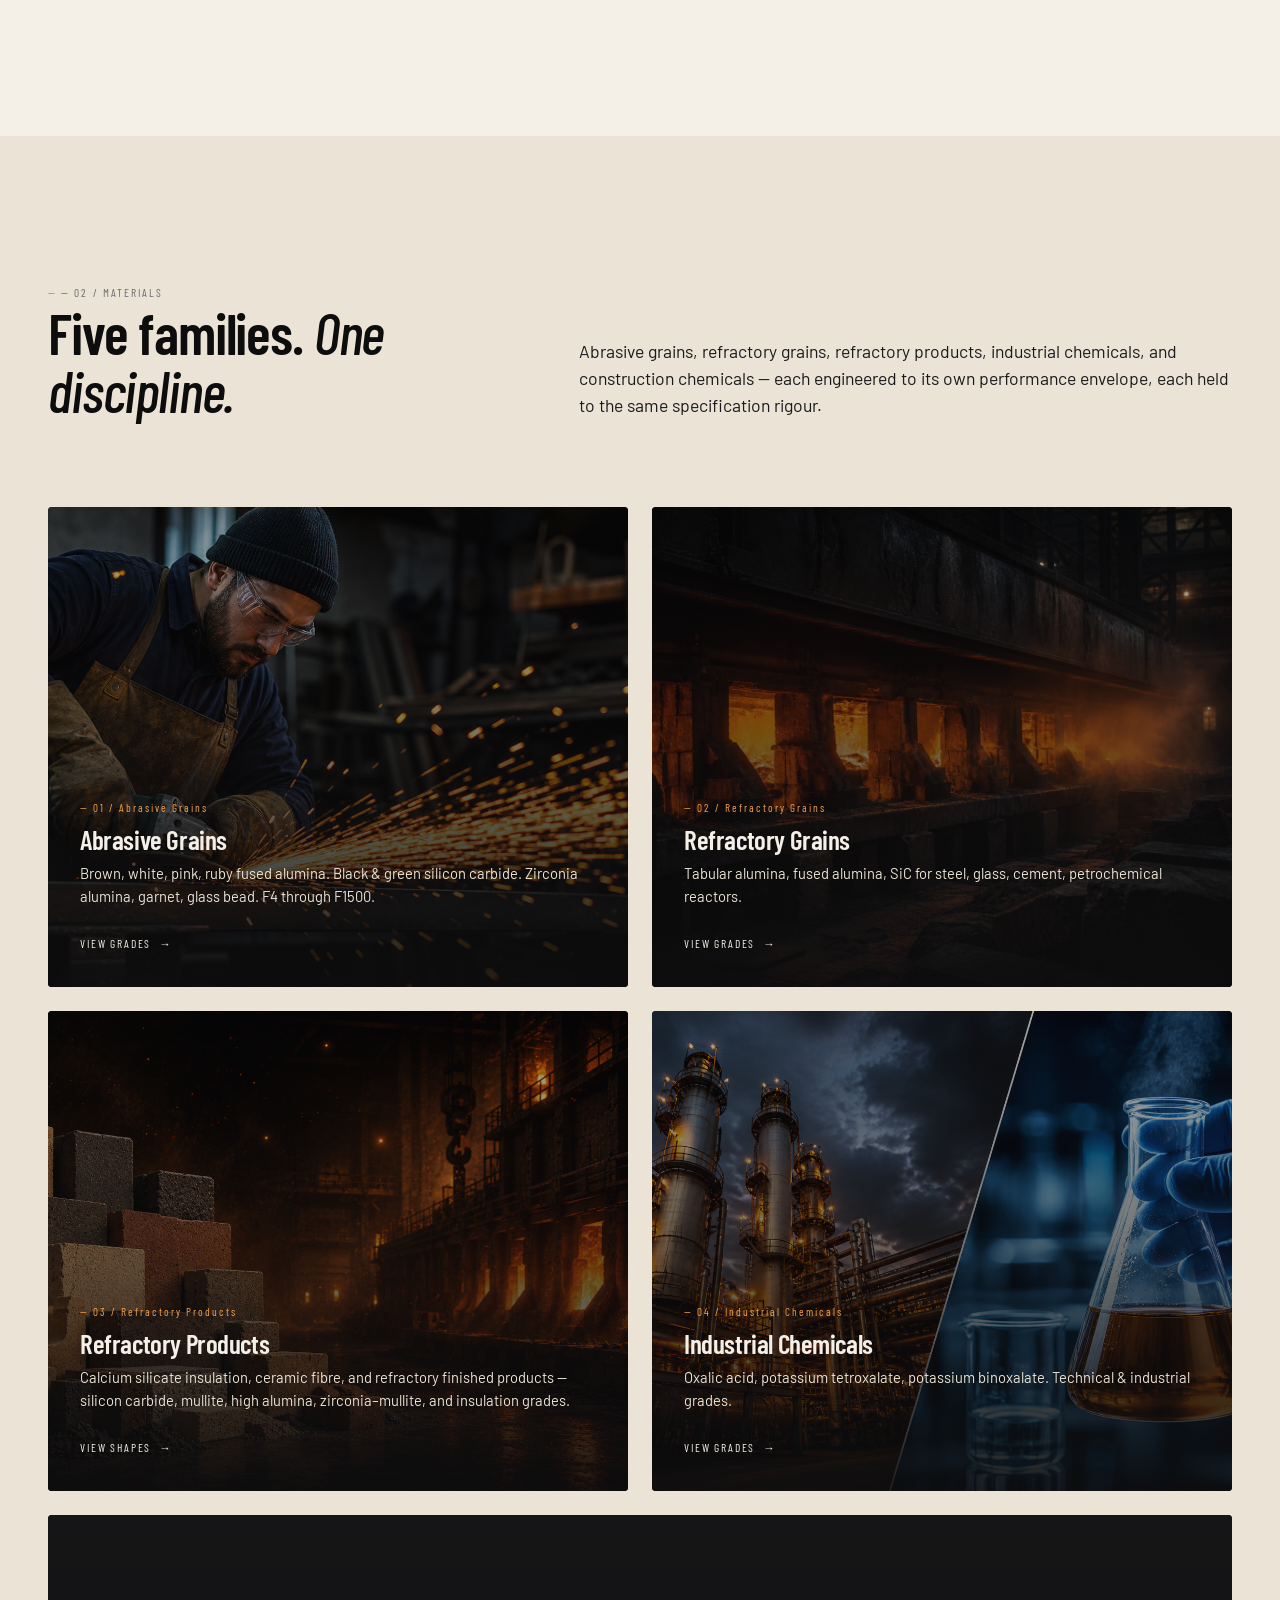
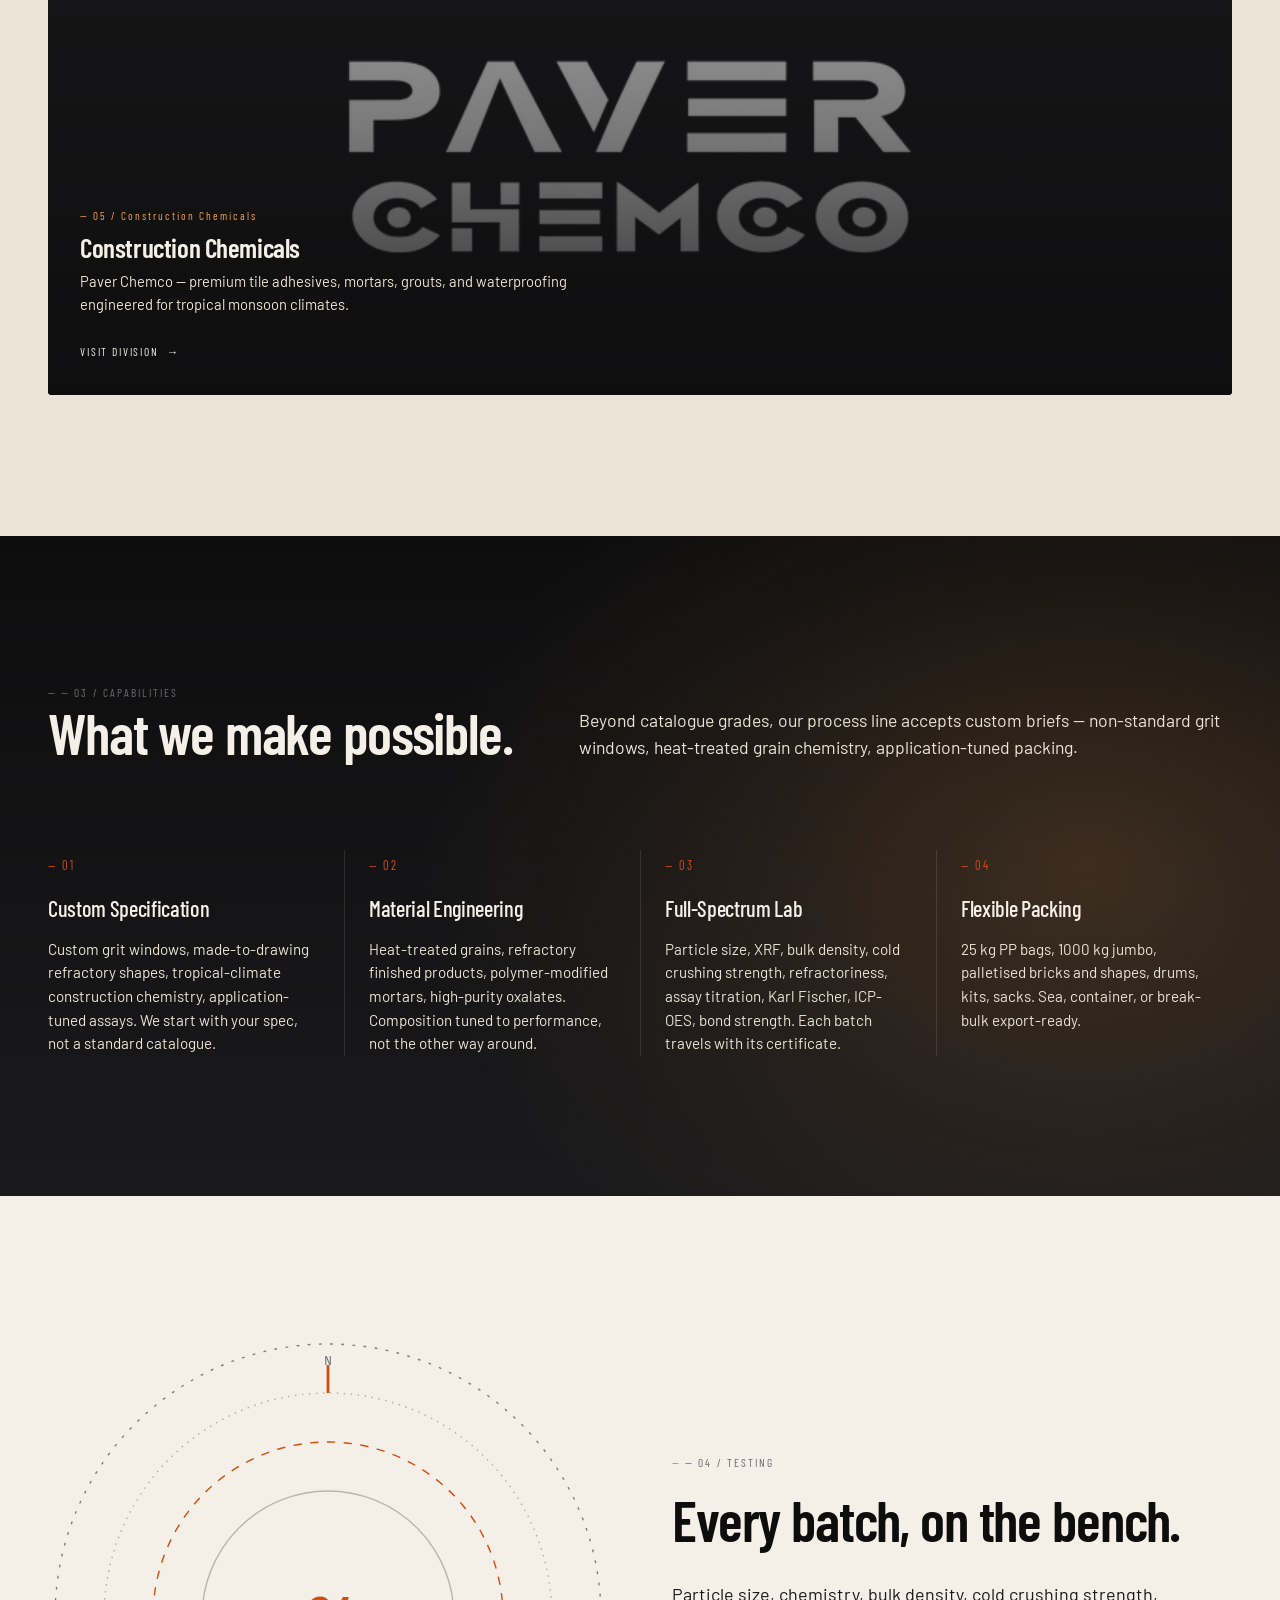
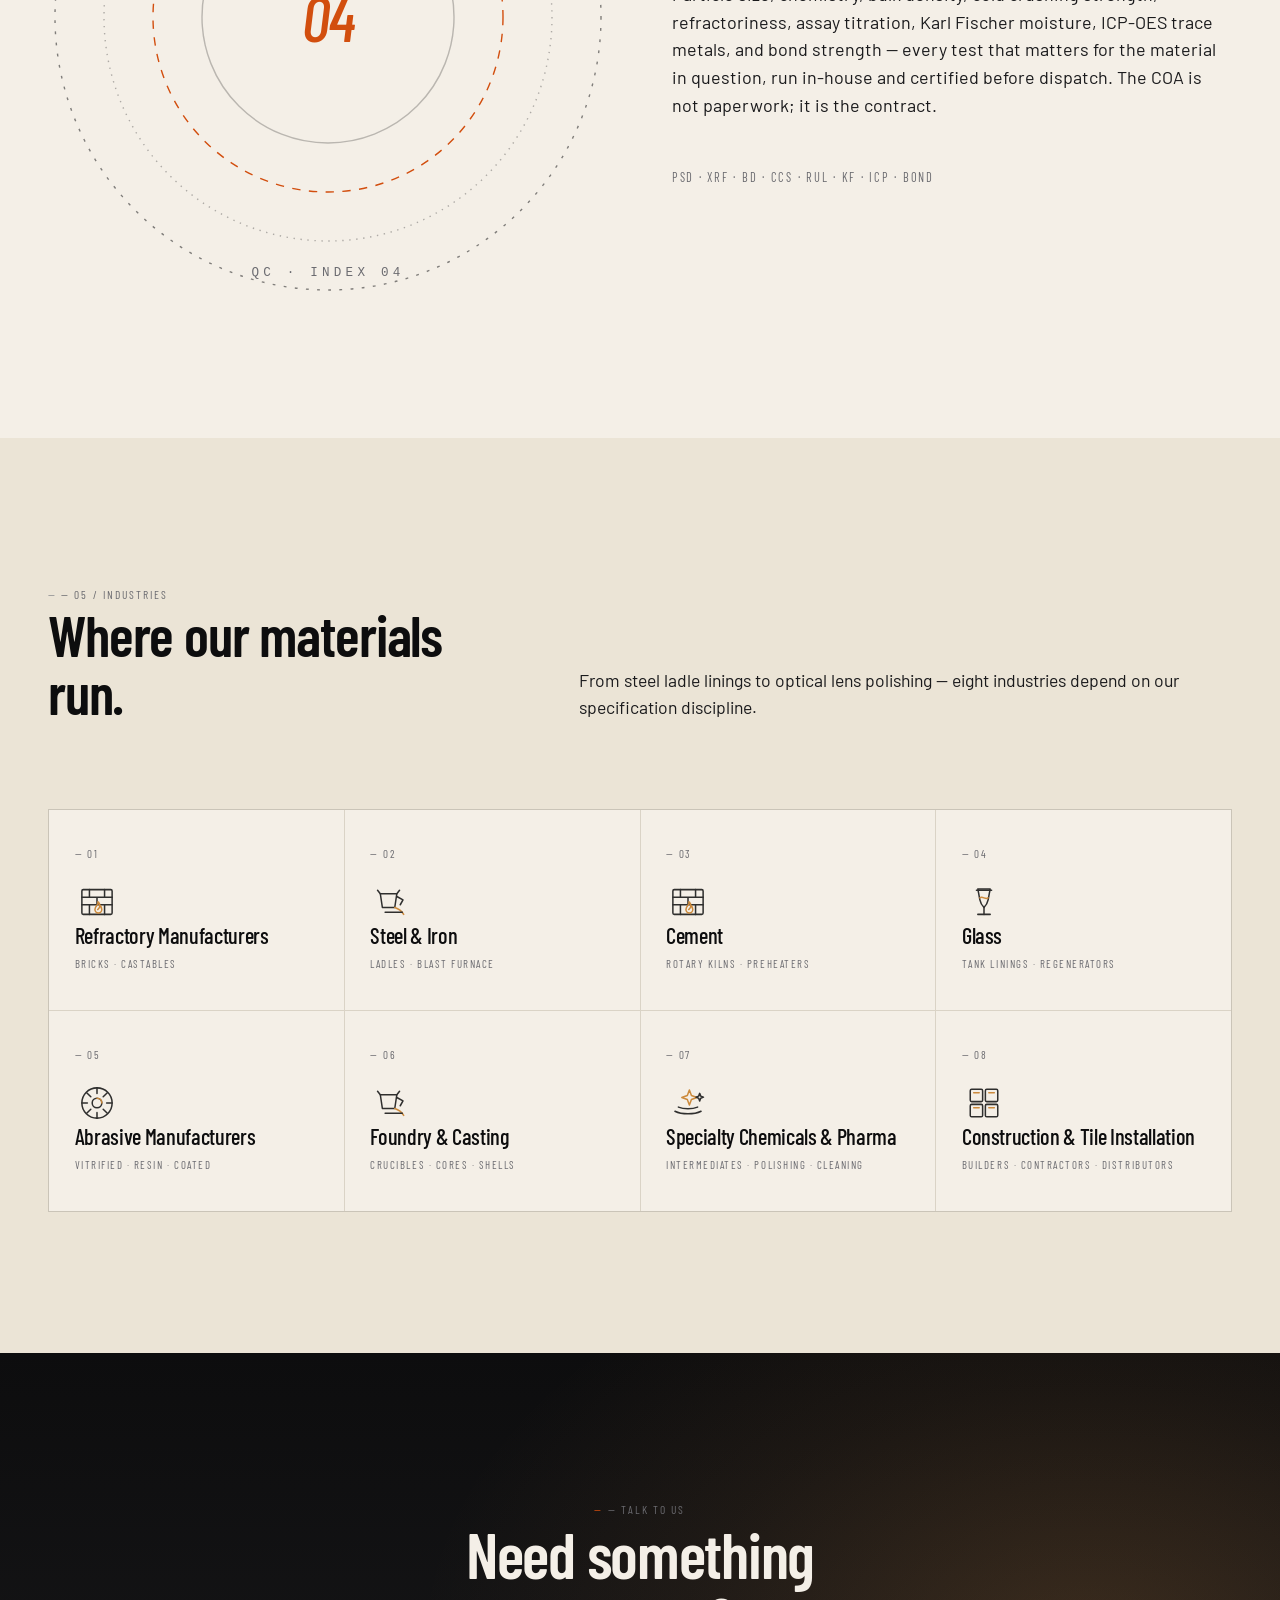
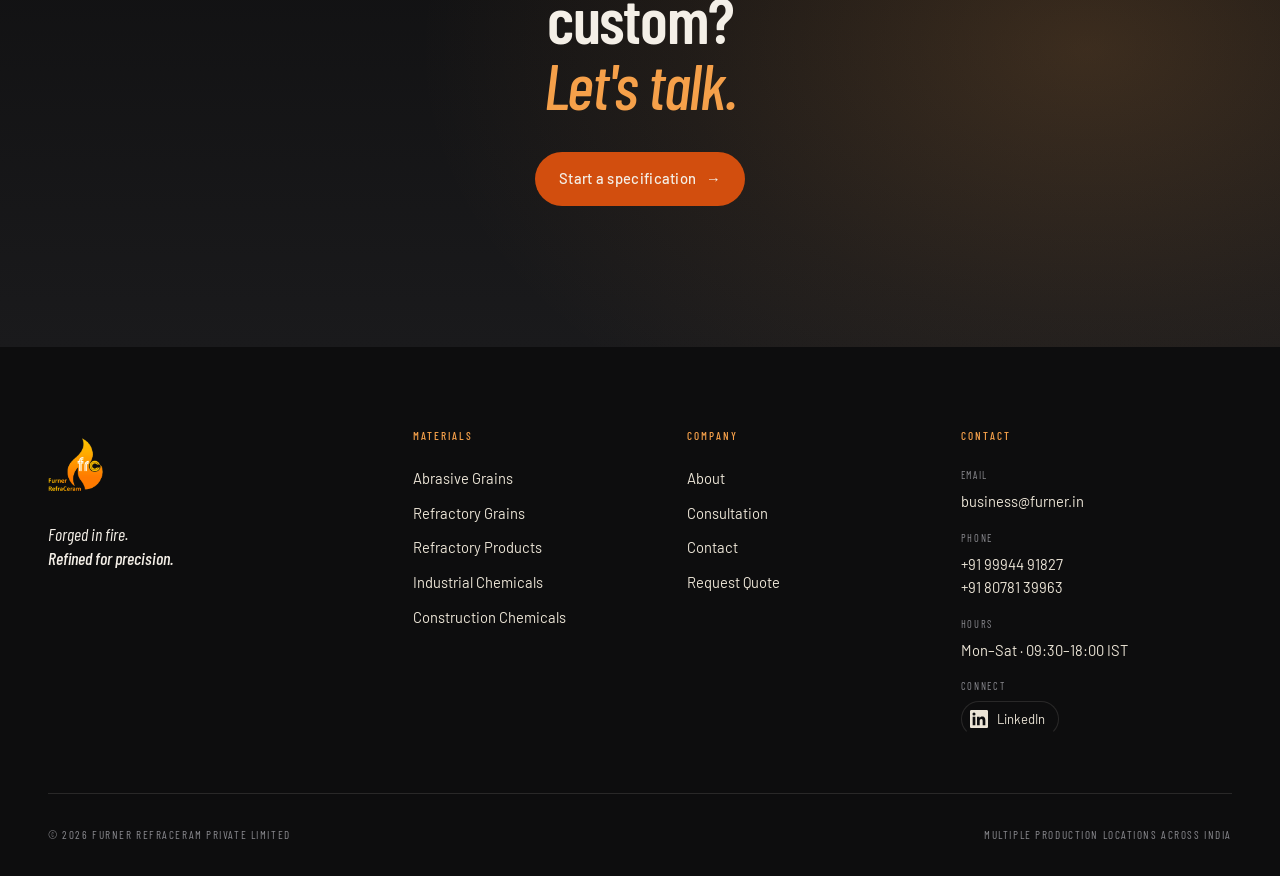
==== commit f1e9d173: "Rebalance umbrella label: 'fired refractory' -> 'refractory finished' Replace umbrella-context 'fire" ====
--- a/index.html
+++ b/index.html
@@ -209,7 +209,7 @@
         <div class="product-card__inner">
           <span class="product-card__num">— 03 / Refractory Products</span>
           <h3 class="product-card__title">Refractory Products</h3>
-          <p class="product-card__desc">Calcium silicate insulation, ceramic fibre, and fired refractory shapes — silicon carbide, mullite, high alumina, zirconia–mullite, and insulation grades.</p>
+          <p class="product-card__desc">Calcium silicate insulation, ceramic fibre, and refractory finished products — silicon carbide, mullite, high alumina, zirconia–mullite, and insulation grades.</p>
           <span class="product-card__cta">View shapes</span>
         </div>
       </a>
@@ -255,7 +255,7 @@
       <div class="capability" data-reveal data-reveal-delay="1">
         <span class="capability__num">— 02</span>
         <h3 class="capability__title">Material Engineering</h3>
-        <p class="capability__desc">Heat-treated grains, fired refractory chemistries, polymer-modified mortars, high-purity oxalates. Composition tuned to performance, not the other way around.</p>
+        <p class="capability__desc">Heat-treated grains, refractory finished products, polymer-modified mortars, high-purity oxalates. Composition tuned to performance, not the other way around.</p>
       </div>
       <div class="capability" data-reveal data-reveal-delay="2">
         <span class="capability__num">— 03</span>
